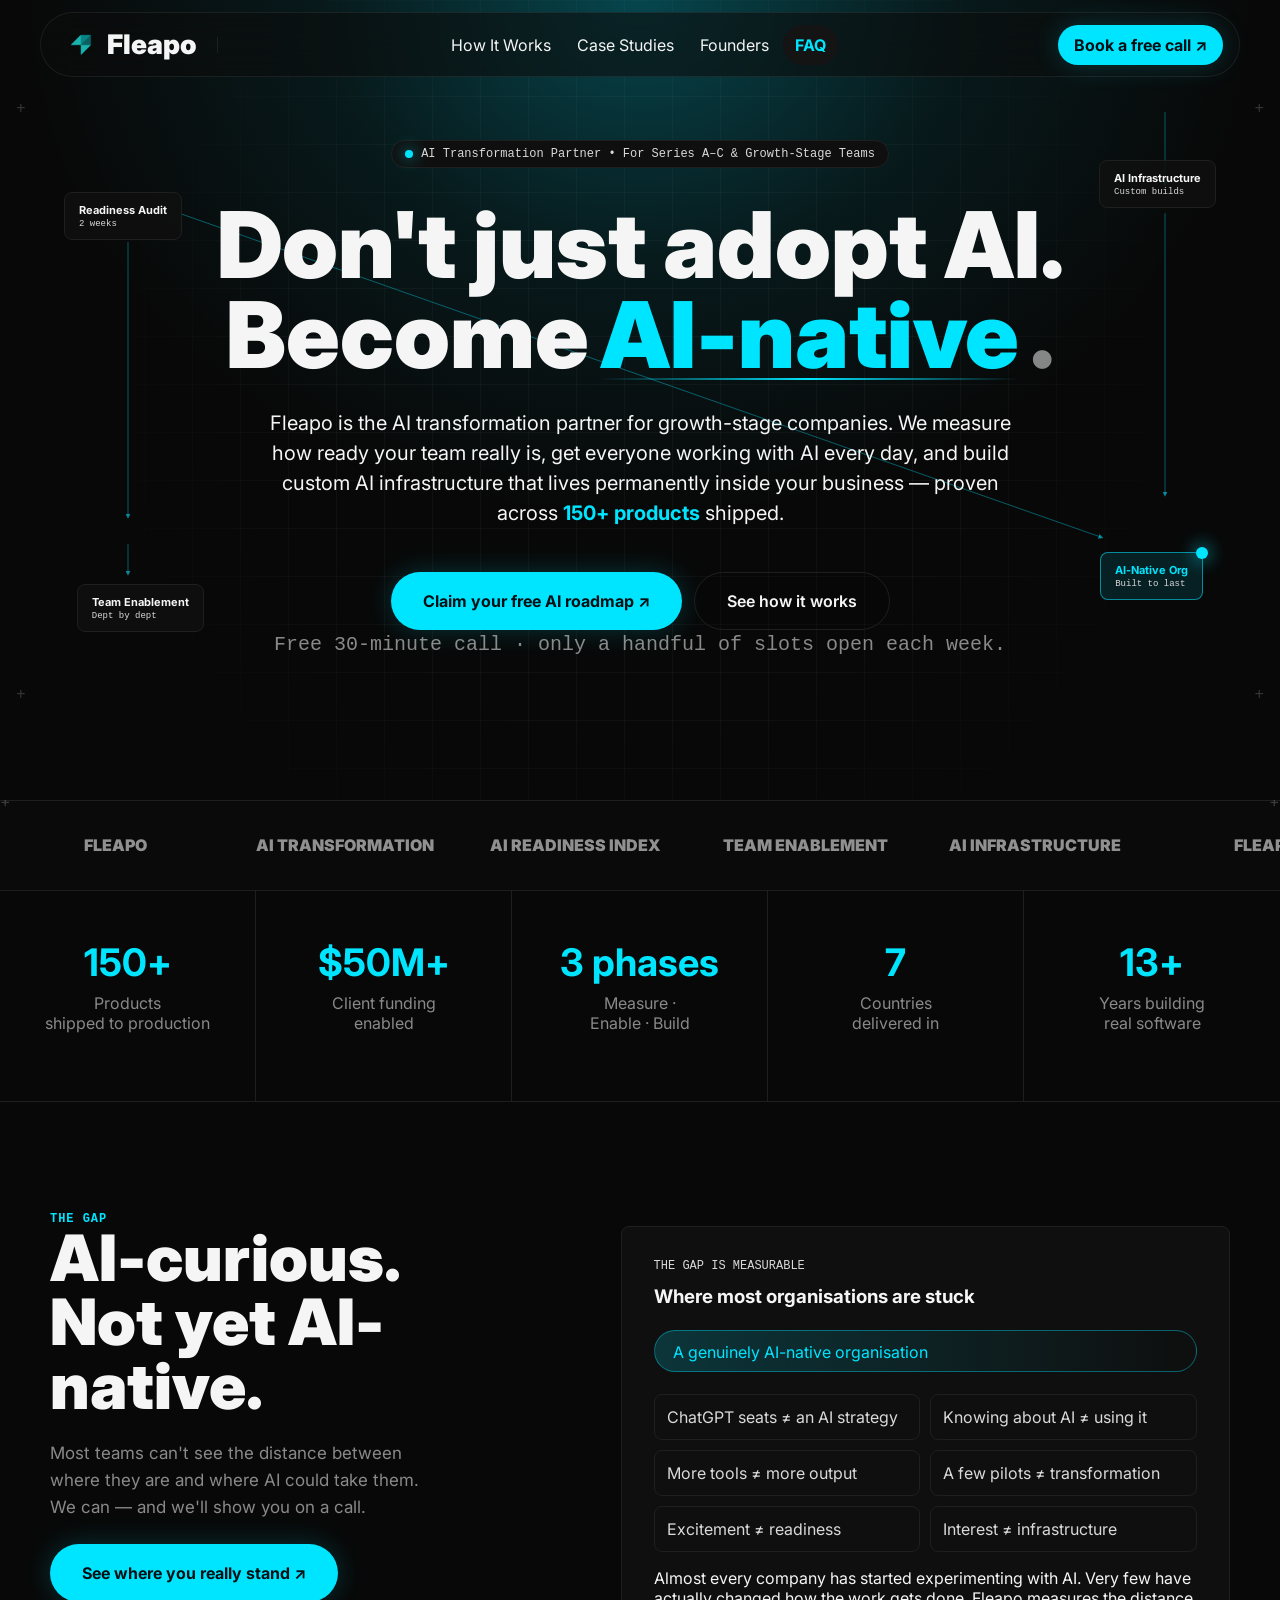
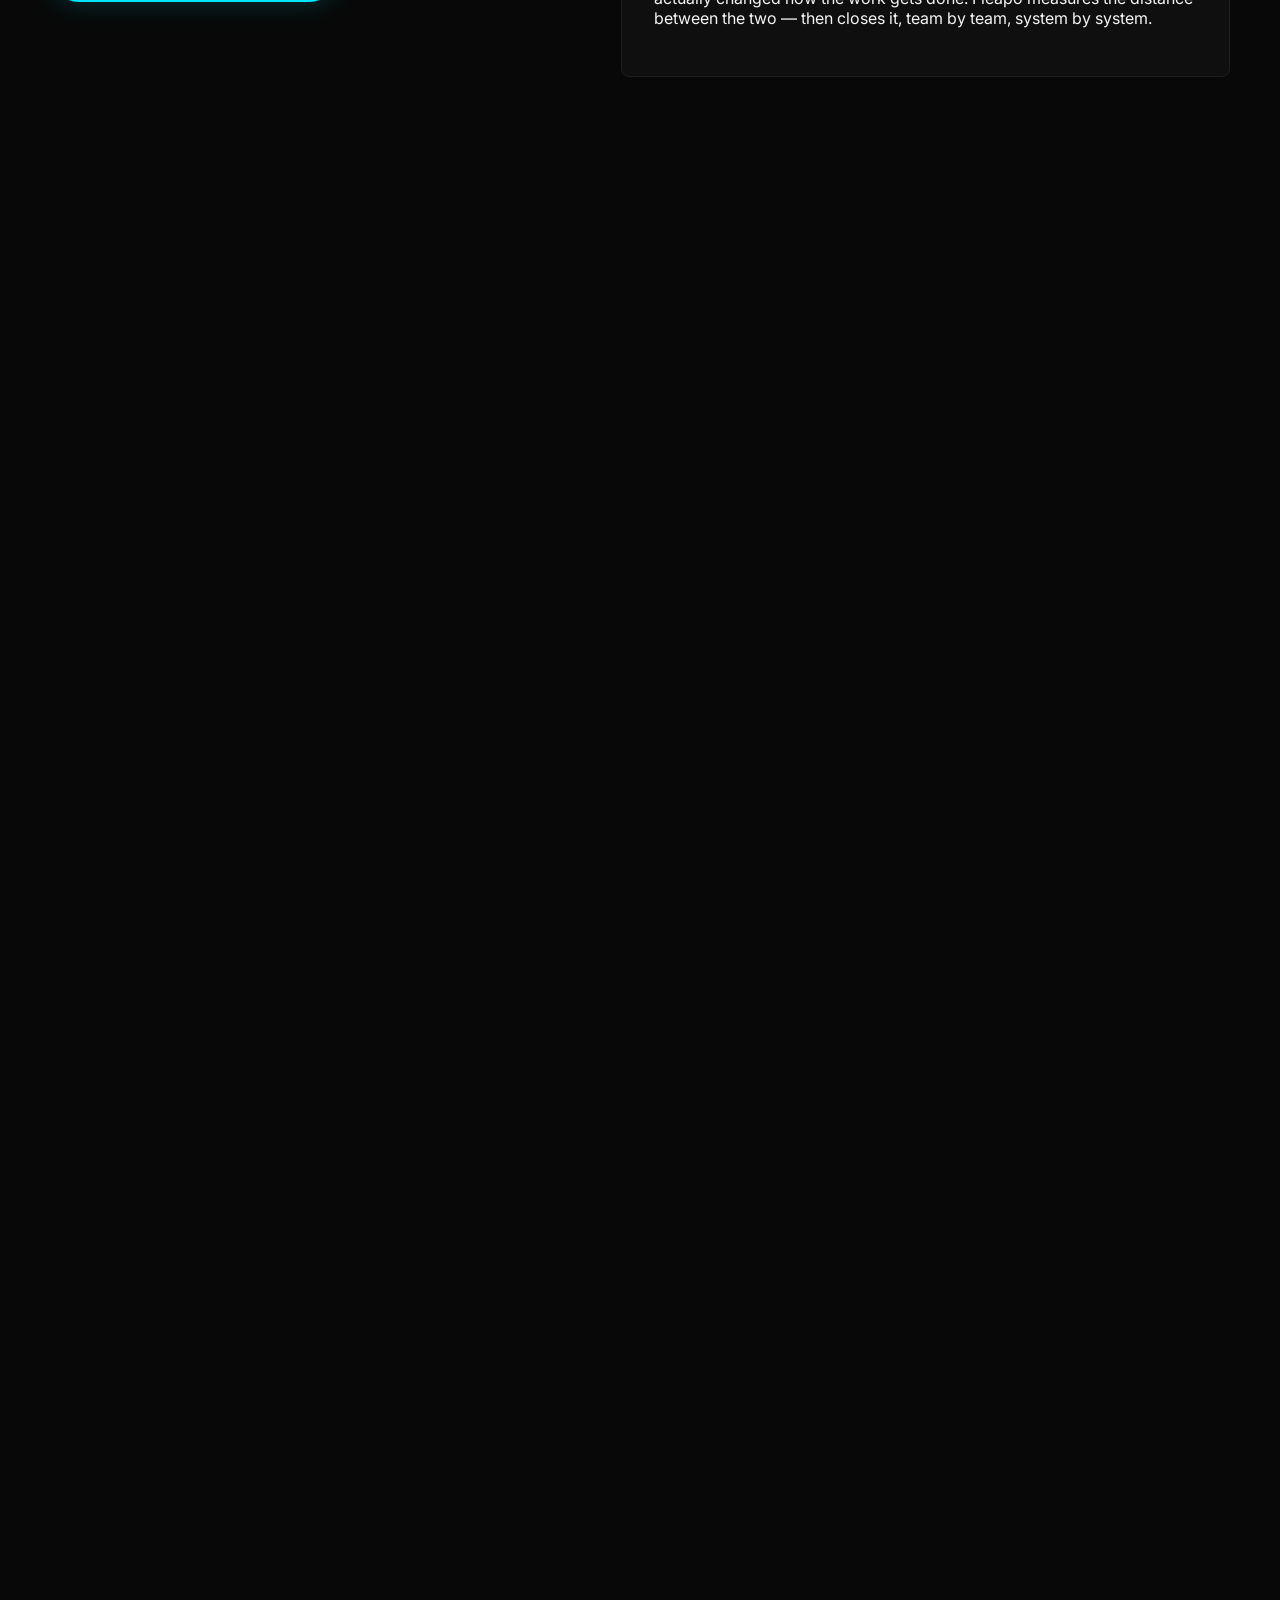
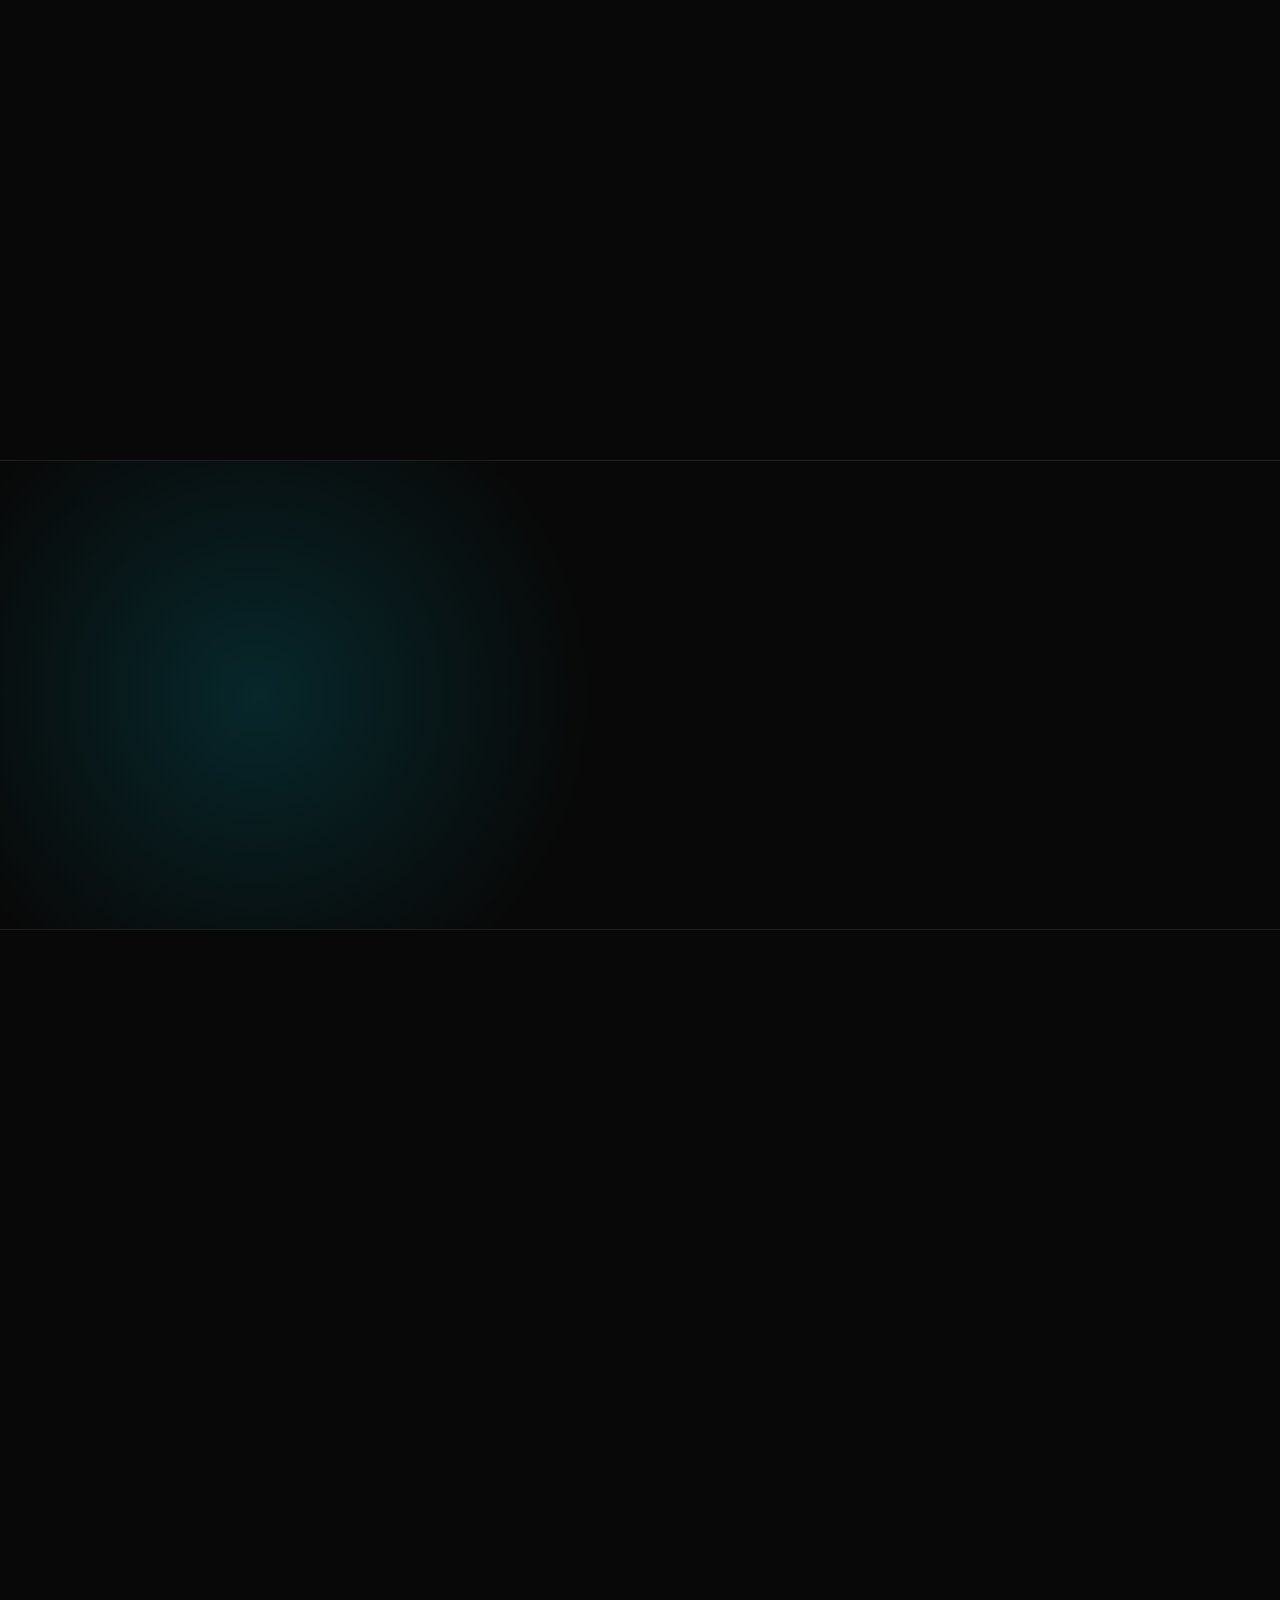
==== index.html @ 548c0d8f "Add Meta Pixel with Lead and Schedule conversion events - Base pixel (id 1394991242243132) + PageVie" ====
<!doctype html>
<html lang="en">
  <head>
    <meta charset="UTF-8" />
    <meta name="viewport" content="width=device-width, initial-scale=1.0" />
    <!-- Meta Pixel Code -->
    <script>
      !function(f,b,e,v,n,t,s)
      {if(f.fbq)return;n=f.fbq=function(){n.callMethod?
      n.callMethod.apply(n,arguments):n.queue.push(arguments)};
      if(!f._fbq)f._fbq=n;n.push=n;n.loaded=!0;n.version='2.0';
      n.queue=[];t=b.createElement(e);t.async=!0;
      t.src=v;s=b.getElementsByTagName(e)[0];
      s.parentNode.insertBefore(t,s)}(window, document,'script',
      'https://connect.facebook.net/en_US/fbevents.js');
      fbq('init', '1394991242243132');
      fbq('track', 'PageView');
    </script>
    <noscript><img height="1" width="1" style="display:none"
      src="https://www.facebook.com/tr?id=1394991242243132&ev=PageView&noscript=1"
    /></noscript>
    <!-- End Meta Pixel Code -->
    <title>Fleapo | AI Transformation for Growth-Stage Companies</title>
    <meta name="description" content="Fleapo helps growth-stage companies become AI-native — we measure your AI readiness, enable your teams, and build custom AI infrastructure that runs permanently inside your business." />
    <link rel="icon" type="image/x-icon" href="./favicon.ico" />
    <link rel="apple-touch-icon" href="./apple-touch-icon.png" />
    <meta name="theme-color" content="#080808" />
    <link rel="preconnect" href="https://assets.calendly.com" />
    <link rel="stylesheet" href="https://assets.calendly.com/assets/external/widget.css" />
    <link rel="preconnect" href="https://fonts.googleapis.com" />
    <link rel="preconnect" href="https://fonts.gstatic.com" crossorigin />
    <link href="https://fonts.googleapis.com/css2?family=Inter:wght@400;600;800;900&display=swap" rel="stylesheet" />
    <link rel="stylesheet" href="./styles.css?v=3" />
  </head>
  <body>
    <header class="nav-pill">
      <a class="brand" href="#top" aria-label="Fleapo home">
        <img class="brand-mark" src="./apple-touch-icon.png" alt="" width="32" height="32" />
        <span>Fleapo</span>
      </a>
      <span class="nav-divider"></span>
      <nav>
        <a href="#work">How It Works</a>
        <a href="#case-studies">Case Studies</a>
        <a href="#founders">Founders</a>
        <a href="#faq">FAQ</a>
      </nav>
      <button class="primary small open-modal">Book a free call ↗</button>
      <button class="menu" aria-label="Open menu"><span></span><span></span><span></span></button>
    </header>

    <main id="top">
      <section class="hero">
        <div class="grid-bg"></div>
        <div class="cyan-glow"></div>
        <svg class="hero-lines" viewBox="0 0 1280 720" aria-hidden="true">
          <defs>
            <marker id="arrow" viewBox="0 0 10 10" refX="5" refY="5" markerWidth="5" markerHeight="5" orient="auto-start-reverse">
              <path d="M 0 0 L 10 5 L 0 10 z" fill="rgba(0,229,255,.55)" />
            </marker>
          </defs>
          <line x1="128" y1="202" x2="128" y2="476" />
          <line x1="179" y1="173" x2="1101" y2="497" />
          <line x1="1165" y1="173" x2="1165" y2="454" />
          <line x1="1165" y1="72" x2="1165" y2="144" />
          <line x1="128" y1="504" x2="128" y2="533" />
        </svg>
        <div class="hero-chip chip-a"><b>Readiness Audit</b><span>2 weeks</span></div>
        <div class="hero-chip chip-b"><b>Team Enablement</b><span>Dept by dept</span></div>
        <div class="hero-chip chip-c"><b>AI Infrastructure</b><span>Custom builds</span></div>
        <div class="hero-chip chip-d active"><b>AI-Native Org</b><span>Built to last</span><i></i></div>
        <span class="corner plus tl">+</span><span class="corner plus tr">+</span><span class="corner plus bl">+</span><span class="corner plus br">+</span>
        <div class="hero-copy">
          <div class="badge"><i></i>AI Transformation Partner • For Series A–C &amp; Growth-Stage Teams</div>
          <h1>Don't just adopt AI.<br /><span>Become <em>AI-native</em><small>.</small></span></h1>
          <p class="hero-sub">Fleapo is the AI transformation partner for growth-stage companies. We measure how ready your team really is, get everyone working with AI every day, and build custom AI infrastructure that lives permanently inside your business — proven across <b>150+ products</b> shipped.</p>
          <div class="hero-actions">
            <button class="primary open-modal">Claim your free AI roadmap ↗</button>
            <a class="ghost" href="#work">See how it works</a>
          </div>
          <p class="hero-note">Free 30-minute call · only a handful of slots open each week.</p>
        </div>
      </section>

      <section class="marquee-section">
        <div class="line"><span>+</span><span>+</span></div>
        <div class="marquee">
          <div class="marquee-track">
            <span>FLEAPO</span><span>AI TRANSFORMATION</span><span>AI READINESS INDEX</span><span>TEAM ENABLEMENT</span><span>AI INFRASTRUCTURE</span>
            <span>FLEAPO</span><span>AI TRANSFORMATION</span><span>AI READINESS INDEX</span><span>TEAM ENABLEMENT</span><span>AI INFRASTRUCTURE</span>
          </div>
        </div>
      </section>

      <section class="stats">
        <div><strong data-count="150" data-suffix="+">0+</strong><p>Products<br />shipped to production</p></div>
        <div><strong data-count="50" data-prefix="$" data-suffix="M+">$0M+</strong><p>Client funding<br />enabled</p></div>
        <div><strong>3 phases</strong><p>Measure ·<br />Enable · Build</p></div>
        <div><strong data-count="7" data-suffix="">0</strong><p>Countries<br />delivered in</p></div>
        <div><strong data-count="13" data-suffix="+">0+</strong><p>Years building<br />real software</p></div>
      </section>

      <section class="gap band">
        <div class="section-label">THE GAP</div>
        <div class="split">
          <div class="gap-intro">
            <h2>AI-curious.<br />Not yet AI-native.</h2>
            <p>Most teams can't see the distance between where they are and where AI could take them. We can — and we'll show you on a call.</p>
            <button class="primary open-modal">See where you really stand ↗</button>
          </div>
          <div class="gap-card">
            <p class="mono">THE GAP IS MEASURABLE</p>
            <h3>Where most organisations are stuck</h3>
            <div class="native-bar"><span>A genuinely AI-native organisation</span></div>
            <ul>
              <li>ChatGPT seats ≠ an AI strategy</li>
              <li>Knowing about AI ≠ using it</li>
              <li>More tools ≠ more output</li>
              <li>A few pilots ≠ transformation</li>
              <li>Excitement ≠ readiness</li>
              <li>Interest ≠ infrastructure</li>
            </ul>
            <p>Almost every company has started experimenting with AI. Very few have actually changed how the work gets done. Fleapo measures the distance between the two — then closes it, team by team, system by system.</p>
          </div>
        </div>
      </section>

      <section id="work" class="work band">
        <div class="section-label">HOW IT WORKS</div>
        <h2>Three steps to an<br />AI-native company</h2>
        <p class="lead">We measure before we recommend.<br />We enable your people before we automate their work.</p>
        <div class="tabs" role="tablist">
          <button class="active" data-leap="0" role="tab" aria-selected="true">01<br />MEASURE</button>
          <button data-leap="1" role="tab" aria-selected="false">02<br />ENABLE</button>
          <button data-leap="2" role="tab" aria-selected="false">03<br />BUILD</button>
        </div>
        <div class="capabilities">
          <article>
            <span>01</span>
            <h3>Measure</h3>
            <h4>The AI Readiness Index.</h4>
            <p>A structured assessment of how AI is actually used across your leadership and teams today — function by function — so decisions start from evidence, not opinion.</p>
            <b>OUTPUT</b>
            <p>A readiness score, function-level benchmarks, and a prioritised transformation roadmap.</p>
          </article>
          <article>
            <span>02</span>
            <h3>Enable</h3>
            <h4>Get your teams working with AI.</h4>
            <p>Hands-on enablement designed around the way each department already works — so people apply AI to their real, daily tasks instead of attending another webinar they forget.</p>
            <b>OUTPUT</b>
            <p>AI-enabled teams, custom workflows, and measurable gains in output.</p>
          </article>
          <article>
            <span>03</span>
            <h3>Build</h3>
            <h4>Deploy AI infrastructure that lasts.</h4>
            <p>Custom AI systems built into how work actually happens — internal tools, agentic backends, workflow automation, and knowledge systems. The same engineering that has shipped 150+ products to production.</p>
            <b>OUTPUT</b>
            <p>Live AI systems, automated workflows, and agents — running permanently inside your org.</p>
          </article>
        </div>
      </section>

      <section class="diagnosis band">
        <div>
          <p class="section-label">NOT SURE WHERE TO START WITH AI?</p>
          <p>That's exactly what the call is for. Book a free AI Discovery Call and we'll look at how work happens across your team, point out the highest-ROI places to apply AI first, and show you what becoming AI-native would actually look like for you. No cost, no commitment.</p>
          <button class="primary open-modal">Uncover your highest-ROI AI moves ↗</button>
        </div>
      </section>

      <section class="proof band">
        <div class="proof-copy">
          <span class="proof-mark">◷</span>
          <p class="section-label">THE AI READINESS INDEX</p>
          <h2>We measure everything<br />before we recommend anything.</h2>
          <p>The AI Readiness Index is Fleapo's assessment of how work flows across your organisation — from manual processes to existing AI usage. It scores every function and shows exactly where AI will create the most value, so transformation starts with evidence instead of guesswork.</p>
          <button class="ghost open-modal">Get your free readiness review ↗</button>
        </div>
        <aside class="report">
          <div class="report-head"><span>FLEAPO AI READINESS INDEX</span><b>SAMPLE</b><span>Illustrative</span></div>
          <div class="report-grid">
            <div><strong>54</strong><span>READINESS SCORE<br />Out of 100</span></div>
            <div><strong>7</strong><span>FUNCTIONS<br />Assessed</span></div>
            <div><strong>23</strong><span>RESPONDENTS<br />Leaders &amp; teams</span></div>
            <div><strong>Stage 2</strong><span>MATURITY<br />Piloting</span></div>
          </div>
          <div class="stages"><span>01<br />Curious</span><span class="here">02<br />Piloting<em>YOU ARE HERE</em></span><span>03<br />Operating</span><span>04<br />AI-Native</span></div>
          <h4>CAPABILITY DIMENSIONS</h4>
          <div class="depts">
            <span>Everyday AI use <b>68</b></span>
            <span>Workflow automation <b>41</b></span>
            <span>Agentic systems <b>29</b></span>
            <span>Content &amp; media AI <b>55</b></span>
            <span>Data &amp; decisions <b>38</b></span>
            <span>AI governance <b>32</b></span>
          </div>
          <footer>Estimated annual value unlocked through AI<strong>Illustrative only</strong></footer>
        </aside>
      </section>

      <section id="case-studies" class="clients band">
        <p class="section-label">PROVEN IN PRODUCTION</p>
        <h2>We don't just advise on AI.<br />We've shipped it.</h2>
        <p>Our transformation work is backed by a decade of building real AI products. The same teams and engineering that delivered these now embed AI inside growth-stage companies.</p>
        <div class="case-grid">
          <article class="case-card">
            <p class="mono">SAAS · CONSUMER</p>
            <h3><img class="case-logo" src="./logos/tagmango.svg" alt="TagMango" width="134" height="28" loading="lazy" /></h3>
            <ul><li><b>$8M</b> ARR</li><li><b>$112M+</b> annual creator earnings</li></ul>
          </article>
          <article class="case-card">
            <p class="mono">CONSUMER · MARKETPLACE</p>
            <h3><img class="case-logo case-logo--fanfix" src="./logos/fanfix.svg" alt="FanFix" width="180" height="69" loading="lazy" /></h3>
            <ul><li><b>$12M</b> raised</li><li><b>$250M+</b> paid to creators</li><li>Acquired by SuperOrdinary</li></ul>
          </article>
          <article class="case-card">
            <p class="mono">AI · VERTICAL SAAS</p>
            <h3><img class="case-logo" src="./logos/teetime.svg" alt="TeeTime" width="142" height="32" loading="lazy" /></h3>
            <ul><li><b>3×</b> booking conversion</li><li><b>100K+</b> users</li><li><b>3</b> countries</li></ul>
          </article>
          <article class="case-card">
            <p class="mono">AI NATIVE · B2C</p>
            <h3><img class="case-logo" src="./logos/aifiesta.svg" alt="AI Fiesta" width="183" height="40" loading="lazy" /></h3>
            <ul><li><b>$10M</b> ARR in 6 months</li><li><b>100K+</b> sign-ups</li></ul>
          </article>
        </div>
        <div class="investors">
          <p class="trust-banner">Trusted by teams backed by <b>world-class investors</b> and publications.</p>
          <div class="logo-marquee">
            <div class="logo-track">
              <span class="inv-card"><img src="./logos/investors/forbes.webp" alt="Forbes" loading="lazy" /></span>
              <span class="inv-card"><img src="./logos/investors/somacapital.webp" alt="Soma Capital" loading="lazy" /></span>
              <span class="inv-card"><img src="./logos/investors/pioneerfund.webp" alt="Pioneer Fund" loading="lazy" /></span>
              <span class="inv-card"><img src="./logos/investors/housecapital.png" alt="House Capital" loading="lazy" /></span>
              <span class="inv-card"><img src="./logos/investors/taventures.webp" alt="TA Ventures" loading="lazy" /></span>
              <span class="inv-card"><img src="./logos/investors/teachable.webp" alt="Teachable" loading="lazy" /></span>
              <span class="inv-card"><img src="./logos/investors/tinder.webp" alt="Tinder" loading="lazy" /></span>
              <span class="inv-card"><img src="./logos/investors/forbes.webp" alt="" aria-hidden="true" loading="lazy" /></span>
              <span class="inv-card"><img src="./logos/investors/somacapital.webp" alt="" aria-hidden="true" loading="lazy" /></span>
              <span class="inv-card"><img src="./logos/investors/pioneerfund.webp" alt="" aria-hidden="true" loading="lazy" /></span>
              <span class="inv-card"><img src="./logos/investors/housecapital.png" alt="" aria-hidden="true" loading="lazy" /></span>
              <span class="inv-card"><img src="./logos/investors/taventures.webp" alt="" aria-hidden="true" loading="lazy" /></span>
              <span class="inv-card"><img src="./logos/investors/teachable.webp" alt="" aria-hidden="true" loading="lazy" /></span>
              <span class="inv-card"><img src="./logos/investors/tinder.webp" alt="" aria-hidden="true" loading="lazy" /></span>
            </div>
          </div>
          <div class="logo-marquee reverse">
            <div class="logo-track">
              <span class="inv-card"><img src="./logos/investors/twitch.webp" alt="Twitch" loading="lazy" /></span>
              <span class="inv-card"><img src="./logos/investors/antler.png" alt="Antler" loading="lazy" /></span>
              <span class="inv-card"><img src="./logos/investors/dayoneventures.webp" alt="Day One Ventures" loading="lazy" /></span>
              <span class="inv-card"><img src="./logos/investors/ycombinator.webp" alt="Y Combinator" loading="lazy" /></span>
              <span class="inv-card"><img src="./logos/investors/mercury.webp" alt="Mercury" loading="lazy" /></span>
              <span class="inv-card"><img src="./logos/investors/500global.webp" alt="500 Global" loading="lazy" /></span>
              <span class="inv-card"><img src="./logos/investors/stonks.webp" alt="Stonks" loading="lazy" /></span>
              <span class="inv-card"><img src="./logos/investors/twitch.webp" alt="" aria-hidden="true" loading="lazy" /></span>
              <span class="inv-card"><img src="./logos/investors/antler.png" alt="" aria-hidden="true" loading="lazy" /></span>
              <span class="inv-card"><img src="./logos/investors/dayoneventures.webp" alt="" aria-hidden="true" loading="lazy" /></span>
              <span class="inv-card"><img src="./logos/investors/ycombinator.webp" alt="" aria-hidden="true" loading="lazy" /></span>
              <span class="inv-card"><img src="./logos/investors/mercury.webp" alt="" aria-hidden="true" loading="lazy" /></span>
              <span class="inv-card"><img src="./logos/investors/500global.webp" alt="" aria-hidden="true" loading="lazy" /></span>
              <span class="inv-card"><img src="./logos/investors/stonks.webp" alt="" aria-hidden="true" loading="lazy" /></span>
            </div>
          </div>
        </div>
      </section>

      <section id="founders" class="founder band">
        <div class="founder-copy">
          <p class="section-label">THE FOUNDERS</p>
          <h2>Builders first.<br />Everything else second.</h2>
          <h3>Mohammad Hasan &amp; Belal Ahmad</h3>
          <p class="muted">Co-Founders, Fleapo</p>
          <p>Mohammad Hasan and Belal Ahmad have spent 13+ years building and shipping software — 150+ products across 7 countries, enabling $50M+ in client funding. Through Fleapo, they help growth-stage companies become AI-native: measuring readiness, enabling teams, and building the AI infrastructure that turns experimentation into lasting capability.</p>
          <div class="link-row">
            <a href="https://linkedin.com/company/fleapo-ai" target="_blank" rel="noopener">LinkedIn ↗</a>
            <a href="https://instagram.com/fleapo_ai" target="_blank" rel="noopener">Instagram ↗</a>
            <a href="https://x.com/fleapo_ai" target="_blank" rel="noopener">X ↗</a>
            <a href="https://youtube.com/@fleapo_ai" target="_blank" rel="noopener">YouTube ↗</a>
          </div>
        </div>
        <div class="portrait">
          <div class="avatar">
            <img src="./images/hasan.webp" alt="Mohammad Hasan, Co-Founder of Fleapo" width="800" height="800" loading="lazy" />
            <span class="avatar-tag">Mohammad Hasan · Co-Founder</span>
          </div>
          <div class="quote">“AI transformation fails when it's treated as a technology problem. It's a people problem and a systems problem — and that's exactly what we solve.”</div>
        </div>
        <div class="community">
          <p class="section-label">TRACK RECORD</p>
          <strong>150+</strong>
          <span>Products shipped to production</span>
          <p>Teams we've built for are backed by</p>
          <div>Y Combinator<br />Pioneer Fund<br />Mercury<br />500 Global</div>
          <small>13+ years building · 7 countries<br />$50M+ client funding enabled</small>
        </div>
      </section>

      <section id="faq" class="faq band">
        <div>
          <p class="section-label">FAQ</p>
          <h2>Questions every leader asks before they start.</h2>
          <p>Still have questions?</p>
          <button class="primary open-modal">Talk to the builders directly ↗</button>
          <p class="muted">Prefer email?<br />info@fleapo.com</p>
        </div>
        <div class="faq-list">
          <details><summary><span>01</span>What is the AI Readiness Index?</summary><p>It's a structured assessment that benchmarks how AI is actually used across your leadership and teams. It produces a readiness score, function-level benchmarks, and a prioritised roadmap showing where AI will create the most value first.</p></details>
          <details><summary><span>02</span>Do we have to start with the AI Readiness Index?</summary><p>No — but starting with measurement gives leadership a clear, evidence-based roadmap before any enablement or build work begins. Most organisations find it removes the guesswork and the internal debate.</p></details>
          <details><summary><span>03</span>Is this an AI training course?</summary><p>No. We don't run generic, pre-recorded courses. Our enablement happens inside your real workflows, with your real teams, and is followed by building the actual systems that make the change stick.</p></details>
          <details><summary><span>04</span>What kinds of AI systems do you build?</summary><p>Internal tools, AI agents, workflow automation, knowledge systems, and operational pipelines — embedded into how your organisation already works. It's the same production engineering behind the 150+ products we've shipped.</p></details>
          <details><summary><span>05</span>How long does an AI transformation take?</summary><p>It depends on scope, but engagements move in clear stages — diagnosis, then team enablement, then building infrastructure — across defined milestones rather than one open-ended program. You see value at each stage, not only at the end.</p></details>
          <details><summary><span>06</span>How are you different from a consulting firm?</summary><p>Consultants hand you a deck and leave. We measure, enable your teams, and then build and deploy the AI systems ourselves — and we've shipped real products at scale. You get working infrastructure, not just recommendations.</p></details>
        </div>
      </section>

      <section class="final-cta">
        <span class="plus tl">+</span><span class="plus tr">+</span><span class="plus bl">+</span><span class="plus br">+</span>
        <h2>The best day to start was yesterday.<br />The next best moment is now.</h2>
        <p>The companies that move on AI now will set the pace everyone else follows.</p>
        <button class="primary open-modal">Book a free AI Discovery Call ↗</button>
      </section>
    </main>

    <footer class="site-footer">
      <div>
        <h3>Don't just adopt AI. Become AI-native.</h3>
        <p>Fleapo is the AI transformation partner for growth-stage companies. We measure readiness, enable teams, and build AI infrastructure that runs permanently inside your business.</p>
        <p class="muted">We're always looking for exceptional builders — send us a note at info@fleapo.com</p>
      </div>
      <nav><a href="#work">How It Works</a><a href="#case-studies">Case Studies</a><a href="#founders">Founders</a><a href="#faq">FAQ</a></nav>
      <div>
        <a href="https://linkedin.com/company/fleapo-ai" target="_blank" rel="noopener">LinkedIn ↗</a>
        <a href="https://instagram.com/fleapo_ai" target="_blank" rel="noopener">Instagram ↗</a>
        <a href="https://x.com/fleapo_ai" target="_blank" rel="noopener">X ↗</a>
        <a href="https://youtube.com/@fleapo_ai" target="_blank" rel="noopener">YouTube ↗</a>
        <span>info@fleapo.com</span>
        <p>Salt Lake Sector 5,<br />Kolkata, India</p>
      </div>
    </footer>

    <dialog id="contactModal">
      <form class="modal-card" id="contactForm" novalidate>
        <button type="button" class="close" aria-label="Close">×</button>
        <p class="section-label">BOOK YOUR FREE CALL</p>
        <h2>Let's build your AI-native company.</h2>
        <p class="form-intro">Fleapo helps growth-stage companies move from experimenting with AI to actually running on it — benchmarking where you stand, closing the capability gaps, and building AI into your real workflows. Tell us a little about where you are and we'll take it from there.</p>
        <label>Full Name *<input type="text" name="fullname" autocomplete="name" required /></label>
        <label>Work Email *<input type="email" name="EMAIL" autocomplete="email" required /></label>
        <label>Phone Number *<input type="tel" name="PHONE" autocomplete="tel" placeholder="+91 00000 00000" required /></label>
        <label>Company Website *<input type="text" name="WEBSITE" autocomplete="url" placeholder="yourcompany.com" required /></label>
        <label>What best describes your role? *<select name="MMERGE7" required><option value="" disabled selected>Select…</option><option>Founder / CEO</option><option>CXO / Leadership</option><option>Head of Department</option><option>Individual Contributor</option></select></label>
        <fieldset class="checkgroup">
          <legend>What are you looking to achieve with AI? *<span class="hint">Select all that apply</span></legend>
          <label class="check"><input type="checkbox" name="goal" value="Assess AI readiness across teams and roles" /><span>Assess AI readiness across teams and roles</span></label>
          <label class="check"><input type="checkbox" name="goal" value="Train our workforce to use AI effectively day-to-day" /><span>Train our workforce to use AI effectively day-to-day</span></label>
          <label class="check"><input type="checkbox" name="goal" value="Redesign workflows using AI" /><span>Redesign workflows using AI</span></label>
          <label class="check"><input type="checkbox" name="goal" value="Deploy AI systems or agents internally" /><span>Deploy AI systems or agents internally</span></label>
          <label class="check"><input type="checkbox" name="goal" value="Explore customer-facing AI use cases" /><span>Explore customer-facing AI use cases</span></label>
        </fieldset>
        <label>Company Size *<select name="CSIZE" required><option value="" disabled selected>Select…</option><option>1-99</option><option>100-499</option><option>500-999</option><option>1000+</option></select></label>
        <label>How soon are you looking to move? *<select name="MMERGE10" required><option value="" disabled selected>Select…</option><option>Immediately (0–30 days)</option><option>1–3 months</option><option>Exploring / not sure yet</option></select></label>
        <div aria-hidden="true" style="position:absolute;left:-5000px"><input type="text" name="b_e15f0379c2077a0cf596534b4_10e1e0cd05" tabindex="-1" autocomplete="off" /></div>
        <p class="form-msg" id="formMsg" role="status" aria-live="polite"></p>
        <button class="primary" type="submit" id="formSubmit">Submit →</button>
      </form>
      <div class="modal-card booking-card" id="bookingView" hidden>
        <button type="button" class="close" aria-label="Close">×</button>
        <p class="section-label">YOU'RE IN ✓</p>
        <h2>Now lock in your discovery call.</h2>
        <p class="muted">Pick a slot that works for you — we'll see you there.</p>
        <div id="calendlyInline" class="calendly-inline"></div>
      </div>
    </dialog>

    <script src="https://assets.calendly.com/assets/external/widget.js" async></script>
    <script src="./script.js?v=4" defer></script>
  </body>
</html>
---- styles.css ----
:root {
  --bg: #080808;
  --panel: #0f0f0f;
  --panel-2: #141414;
  --border: #1f1f1f;
  --text: #f5f5f5;
  --muted: #d9d9d9;
  --dim: rgba(217, 217, 217, 0.62);
  --cyan: #00e5ff;
  --cyan-2: #00a9c8;
}

* { box-sizing: border-box; }
html { scroll-behavior: smooth; scroll-padding-top: 96px; }
body {
  margin: 0;
  background: var(--bg);
  color: var(--text);
  font-family: Inter, system-ui, sans-serif;
  overflow-x: hidden;
  text-rendering: optimizeSpeed;
}
a, button { color: inherit; font: inherit; }
a { text-decoration: none; }
button { cursor: pointer; border: 0; }

/* Skip heavy off-screen rendering until sections scroll near the viewport */
.band, .clients, .founder, .faq, .final-cta, .site-footer {
  content-visibility: auto;
  contain-intrinsic-size: auto 720px;
}

.nav-pill {
  position: fixed;
  z-index: 100;
  top: 12px;
  left: 40px;
  right: 40px;
  height: 65px;
  display: flex;
  align-items: center;
  gap: 12px;
  padding: 12px 16px;
  border: 1px solid rgba(255,255,255,.07);
  border-radius: 999px;
  background: rgba(13,13,13,.58);
  backdrop-filter: blur(18px);
}
.brand {
  display: flex;
  align-items: center;
  gap: 10px;
  flex-shrink: 0;
  padding: 4px 8px;
  font-size: 27px;
  font-weight: 900;
}
.brand-mark {
  display: block;
  width: 32px;
  height: 32px;
  border-radius: 8px;
}
.nav-divider { width: 1px; height: 16px; background: var(--border); }
.nav-pill nav {
  flex: 1;
  display: flex;
  justify-content: center;
  gap: 2px;
}
.nav-pill nav a {
  padding: 10px 12px;
  border-radius: 999px;
  white-space: nowrap;
  transition: background .2s ease;
}
.nav-pill nav a:hover { background: var(--panel-2); font-weight: 700; }
.primary {
  display: inline-flex;
  align-items: center;
  justify-content: center;
  min-height: 58px;
  padding: 16px 32px;
  border-radius: 999px;
  background: var(--cyan);
  color: #001014;
  font-weight: 700;
  box-shadow: 0 0 28px rgba(0,229,255,.2);
}
.primary.small { min-height: 40px; padding: 8px 16px; }
.ghost {
  display: inline-flex;
  align-items: center;
  justify-content: center;
  min-height: 58px;
  padding: 16px 32px;
  border: 1px solid var(--border);
  border-radius: 999px;
  background: rgba(0,0,0,.18);
  font-weight: 600;
}
.menu { display: none; margin-left: auto; background: transparent; padding: 10px; }
.menu span { display: block; width: 16px; height: 1px; margin: 4px 0; background: var(--text); }

.hero {
  position: relative;
  min-height: 740px;
  display: flex;
  align-items: center;
  justify-content: center;
  padding: 140px 16px 96px;
  overflow: hidden;
}
.grid-bg {
  position: absolute;
  inset: 0;
  background-image:
    linear-gradient(rgba(255,255,255,.035) 1px, transparent 1px),
    linear-gradient(90deg, rgba(255,255,255,.035) 1px, transparent 1px);
  background-size: 48px 48px;
  mask-image: radial-gradient(circle at center, black 0 44%, transparent 76%);
}
.cyan-glow {
  position: absolute;
  inset: 0 0 auto;
  height: 60vh;
  background: radial-gradient(ellipse at top, rgba(0,229,255,.28), rgba(0,229,255,.08) 35%, transparent 68%);
}
.hero-lines {
  position: absolute;
  inset: 0;
  width: 100%;
  height: 100%;
  pointer-events: none;
}
.hero-lines line {
  stroke: rgba(0,229,255,.38);
  stroke-width: 1;
  marker-end: url(#arrow);
}
.hero-chip {
  position: absolute;
  z-index: 5;
  display: flex;
  flex-direction: column;
  gap: 2px;
  padding: 10px 14px;
  border: 1px solid var(--border);
  border-radius: 8px;
  background: rgba(15,15,15,.88);
  font-size: 11px;
}
.hero-chip span { color: var(--muted); font-family: ui-monospace, SFMono-Regular, Menlo, monospace; font-size: 9px; }
.hero-chip.active { border-color: rgba(0,229,255,.55); background: rgba(0,229,255,.11); color: var(--cyan); }
.hero-chip i { position: absolute; top: -6px; right: -6px; width: 12px; height: 12px; border-radius: 50%; background: var(--cyan); box-shadow: 0 0 18px var(--cyan); }
.chip-a { left: 5%; top: 24%; }
.chip-b { left: 6%; bottom: 21%; }
.chip-c { right: 5%; top: 20%; }
.chip-d { right: 6%; bottom: 25%; }
.plus { font-family: ui-monospace, SFMono-Regular, Menlo, monospace; color: rgba(255,255,255,.18); }
.corner { position: absolute; z-index: 2; font-size: 16px; }
.tl { top: 100px; left: 16px; }
.tr { top: 100px; right: 16px; }
.bl { bottom: 96px; left: 16px; }
.br { bottom: 96px; right: 16px; }
.hero-copy {
  position: relative;
  z-index: 20;
  width: min(896px, 100%);
  text-align: center;
}
.badge {
  display: inline-flex;
  align-items: center;
  gap: 8px;
  min-height: 26px;
  margin-bottom: 32px;
  padding: 6px 13px;
  border: 1px solid var(--border);
  border-radius: 999px;
  background: var(--panel);
  color: var(--muted);
  font-family: ui-monospace, SFMono-Regular, Menlo, monospace;
  font-size: 12px;
}
.badge i {
  width: 8px;
  height: 8px;
  border-radius: 50%;
  background: var(--cyan);
  box-shadow: 0 0 16px var(--cyan);
}
h1, h2, h3, h4, p { margin-top: 0; }
.hero h1 {
  margin-bottom: 28px;
  font-size: clamp(48px, 7.5vw, 92px);
  line-height: .98;
  font-weight: 900;
}
.hero h1 span { display: flex; justify-content: center; gap: .12em; }
.hero h1 em {
  position: relative;
  color: var(--cyan);
  font-style: normal;
}
.hero h1 em::after {
  content: "";
  position: absolute;
  left: 0;
  right: 0;
  bottom: 0;
  height: 2px;
  border-radius: 999px;
  background: linear-gradient(90deg, transparent, var(--cyan), transparent);
}
.hero h1 small { color: rgba(217,217,217,.6); font-size: 1em; }
.hero-copy p {
  max-width: 760px;
  margin: 0 auto 44px;
  font-size: 20px;
  line-height: 1.5;
}
.hero-sub b { color: var(--cyan); }
.hero-actions {
  display: flex;
  justify-content: center;
  gap: 12px;
}
.hero-note {
  margin: 18px auto 0;
  color: var(--dim);
  font-family: ui-monospace, SFMono-Regular, Menlo, monospace;
  font-size: 13px;
}

.marquee-section { position: relative; height: 90px; overflow: hidden; }
.line {
  position: relative;
  height: 1px;
  border-top: 1px solid var(--border);
}
.line span { position: absolute; top: -10px; color: rgba(255,255,255,.2); }
.line span:last-child { right: 0; }
.marquee { padding: 16px 0; background: rgba(15,15,15,.3); overflow: hidden; }
.marquee-track {
  display: flex;
  width: max-content;
  animation: marquee 28s linear infinite;
  will-change: transform;
}
.marquee-track span {
  display: grid;
  place-items: center;
  width: 230px;
  height: 56px;
  color: rgba(255,255,255,.55);
  font-weight: 900;
}
@keyframes marquee { to { transform: translateX(-50%); } }

.stats {
  display: grid;
  grid-template-columns: repeat(5, 1fr);
  border-top: 1px solid var(--border);
  border-bottom: 1px solid var(--border);
}
.stats div { padding: 52px 20px; text-align: center; border-right: 1px solid var(--border); }
.stats div:last-child { border-right: 0; }
.stats strong { display: block; margin-bottom: 12px; color: var(--cyan); font-size: 38px; line-height: 1; }
.stats p, .lead, .muted { color: var(--dim); }

.band { padding: 110px max(24px, calc((100vw - 1180px) / 2)); }
.section-label {
  color: var(--cyan);
  font-family: ui-monospace, SFMono-Regular, Menlo, monospace;
  font-size: 12px;
  font-weight: 700;
  letter-spacing: .08em;
}
.band h2 {
  margin-bottom: 24px;
  font-size: clamp(40px, 5vw, 72px);
  line-height: 1;
  font-weight: 900;
}
.split {
  display: grid;
  grid-template-columns: .9fr 1.1fr;
  gap: 72px;
  align-items: start;
}
.gap-card, .capabilities article, .report, .portrait, .community, .case-card {
  border: 1px solid var(--border);
  border-radius: 8px;
  background: var(--panel);
}
.gap-intro { display: grid; gap: 22px; align-content: start; }
.gap-intro h2 { margin-bottom: 0; }
.gap-intro p { max-width: 380px; margin: 0; color: var(--dim); font-size: 17px; line-height: 1.6; }
.gap-intro .primary { justify-self: start; }
.gap-card { padding: 32px; }
.mono { color: var(--muted); font-family: ui-monospace, SFMono-Regular, Menlo, monospace; font-size: 12px; }
.native-bar {
  height: 42px;
  margin: 22px 0;
  border: 1px solid rgba(0,229,255,.38);
  border-radius: 999px;
  background: linear-gradient(90deg, rgba(0,229,255,.18), transparent);
  color: var(--cyan);
}
.native-bar span { display: block; padding: 11px 18px; }
.gap-card ul { display: grid; grid-template-columns: repeat(2, 1fr); gap: 10px; padding: 0; list-style: none; }
.gap-card li { padding: 12px; border: 1px solid var(--border); border-radius: 8px; color: var(--muted); }

.work { text-align: center; }
.lead { margin-bottom: 40px; font-size: 20px; line-height: 1.5; }
.tabs {
  display: inline-grid;
  grid-template-columns: repeat(3, 1fr);
  gap: 1px;
  margin-bottom: 28px;
  border: 1px solid var(--border);
  border-radius: 999px;
  overflow: hidden;
  background: var(--border);
}
.tabs button { padding: 12px 42px; background: var(--panel); color: var(--muted); font-weight: 800; }
.tabs button.active { background: var(--cyan); color: #001014; }
.capabilities {
  display: grid;
  grid-template-columns: repeat(3, 1fr);
  gap: 20px;
  text-align: left;
}
.capabilities article { padding: 32px; min-height: 380px; }
.capabilities article > span { color: var(--cyan); font-weight: 900; }
.capabilities h3 { margin: 18px 0 8px; font-size: 28px; }
.capabilities h4 { font-size: 21px; }
.capabilities p { color: var(--dim); line-height: 1.6; }
.capabilities b { display: block; margin-top: 22px; color: var(--cyan); font-size: 12px; }

.diagnosis {
  border-block: 1px solid var(--border);
  background: radial-gradient(circle at 20% 50%, rgba(0,229,255,.14), transparent 32%);
}
.diagnosis div { max-width: 760px; }
.diagnosis p:not(.section-label) { color: var(--muted); font-size: 22px; line-height: 1.5; margin-bottom: 32px; }

.proof {
  display: grid;
  grid-template-columns: .8fr 1.2fr;
  gap: 56px;
  align-items: center;
}
.proof-mark {
  display: inline-grid;
  place-items: center;
  width: 76px;
  height: 76px;
  margin-bottom: 24px;
  border: 1px solid rgba(0,229,255,.35);
  border-radius: 12px;
  color: var(--cyan);
  font-size: 28px;
  font-weight: 900;
}
.proof-copy p:not(.section-label) { color: var(--dim); line-height: 1.65; margin-bottom: 32px; }
.report {
  padding: 24px;
  background: #f2f5f6;
  color: #0c1113;
  box-shadow: 0 24px 80px rgba(0,229,255,.12);
}
.report-head {
  display: flex;
  justify-content: space-between;
  gap: 12px;
  border-bottom: 1px solid #d8dfe2;
  padding-bottom: 14px;
  font-size: 11px;
  font-weight: 800;
}
.report-head b { color: var(--cyan-2); }
.report-logo { display: block; height: 22px; width: auto; }
.report-grid {
  display: grid;
  grid-template-columns: repeat(4, 1fr);
  gap: 8px;
  margin: 16px 0;
}
.report-grid div {
  padding: 14px;
  border: 1px solid #d8dfe2;
  background: white;
}
.report-grid strong { display: block; color: var(--cyan-2); font-size: 28px; }
.report-grid span, .stages, .report h4 { font-size: 10px; font-weight: 800; }
.stages {
  display: grid;
  grid-template-columns: repeat(4, 1fr);
  gap: 8px;
  margin: 14px 0 18px;
}
.stages.three { grid-template-columns: repeat(3, 1fr); }
.stages span { padding: 10px; border: 1px solid #d8dfe2; background: white; }
.stages em { display: block; margin-top: 6px; color: var(--cyan-2); font-style: normal; }
.depts { display: grid; grid-template-columns: repeat(2, 1fr); gap: 8px; }
.depts span { padding: 11px; border: 1px solid #d8dfe2; background: white; font-size: 12px; }
.report footer { display: flex; justify-content: space-between; gap: 12px; margin-top: 16px; padding-top: 14px; border-top: 1px solid #d8dfe2; font-size: 12px; }
.report footer strong { color: var(--cyan-2); text-align: right; }

.clients { text-align: center; border-top: 1px solid var(--border); }
.clients > p:not(.section-label) { max-width: 700px; margin-inline: auto; color: var(--dim); line-height: 1.6; }
.case-grid {
  display: grid;
  grid-template-columns: repeat(4, 1fr);
  gap: 20px;
  margin-top: 48px;
  text-align: left;
}
.case-card { padding: 28px; }
.case-card h3 { margin: 12px 0 16px; font-size: 26px; }
.case-logo {
  display: block;
  height: 30px;
  width: auto;
  max-width: 100%;
}
.case-logo--fanfix { height: 48px; margin: -9px 0; }
.case-card ul { margin: 0; padding: 0; list-style: none; display: grid; gap: 10px; }
.case-card li { padding: 10px 12px; border: 1px solid var(--border); border-radius: 8px; color: var(--dim); font-size: 14px; }
.case-card li b { color: var(--cyan); }
.investors { margin-top: 56px; display: grid; gap: 18px; }
.trust-banner { margin: 0 0 8px; color: var(--dim); font-size: 16px; }
.trust-banner b { color: var(--text); }
.logo-marquee {
  overflow: hidden;
  mask-image: linear-gradient(90deg, transparent, black 10%, black 90%, transparent);
  -webkit-mask-image: linear-gradient(90deg, transparent, black 10%, black 90%, transparent);
}
.logo-track {
  display: flex;
  gap: 16px;
  width: max-content;
  animation: marquee 36s linear infinite;
  will-change: transform;
}
.logo-marquee.reverse .logo-track { animation-direction: reverse; animation-duration: 42s; }
.logo-marquee:hover .logo-track { animation-play-state: paused; }
.inv-card {
  display: grid;
  place-items: center;
  min-width: 176px;
  height: 72px;
  margin-right: 0;
  padding: 16px 28px;
  border-radius: 12px;
  background: #f2f5f6;
}
.inv-card img {
  display: block;
  max-height: 32px;
  max-width: 124px;
  width: auto;
  height: auto;
  object-fit: contain;
}

.founder {
  display: grid;
  grid-template-columns: 1fr .9fr .55fr;
  gap: 24px;
  border-top: 1px solid var(--border);
}
.founder-copy p { color: var(--dim); line-height: 1.65; }
.founder-copy h3 { margin-bottom: 6px; font-size: 28px; }
.link-row { display: flex; flex-wrap: wrap; gap: 18px; color: var(--cyan); font-weight: 700; }
.link-row a { color: var(--cyan); }
.portrait { padding: 24px; min-height: 520px; display: flex; flex-direction: column; justify-content: space-between; background: linear-gradient(180deg, rgba(0,229,255,.13), var(--panel) 48%); }
.avatar {
  position: relative;
  height: 320px;
  border-radius: 8px;
  overflow: hidden;
  background: #111;
}
.avatar img {
  width: 100%;
  height: 100%;
  object-fit: cover;
  display: block;
}
.avatar-tag {
  position: absolute;
  left: 10px;
  bottom: 10px;
  padding: 7px 14px;
  border: 1px solid rgba(0,229,255,.35);
  border-radius: 999px;
  background: rgba(8,8,8,.78);
  color: var(--text);
  font-size: 12px;
  font-weight: 700;
}
.quote { color: var(--text); font-size: 20px; line-height: 1.4; }
.community { padding: 24px; }
.community strong { display: block; color: var(--cyan); font-size: 56px; }
.community span, .community p, .community div, .community small { color: var(--dim); line-height: 1.6; }

.faq {
  display: grid;
  grid-template-columns: .7fr 1.3fr;
  gap: 56px;
  border-top: 1px solid var(--border);
}
.faq > div:first-child .primary { margin-bottom: 24px; }
.faq-list details { border-top: 1px solid var(--border); }
.faq-list details:last-child { border-bottom: 1px solid var(--border); }
.faq-list summary {
  display: flex;
  align-items: center;
  gap: 24px;
  padding: 26px 0;
  cursor: pointer;
  font-size: 22px;
  font-weight: 800;
}
.faq-list summary span { color: var(--cyan); font-family: ui-monospace, SFMono-Regular, Menlo, monospace; font-size: 16px; }
.faq-list p { color: var(--dim); padding: 0 0 26px 56px; line-height: 1.6; }

.final-cta {
  position: relative;
  padding: 120px 24px;
  border-block: 1px solid var(--border);
  text-align: center;
  overflow: hidden;
}
.final-cta::before {
  content: "";
  position: absolute;
  inset: 0;
  background: radial-gradient(circle at center, rgba(0,229,255,.2), transparent 55%);
  pointer-events: none;
}
.final-cta h2, .final-cta p, .final-cta button { position: relative; }
.final-cta h2 { font-size: clamp(36px, 5vw, 70px); line-height: 1.03; }
.final-cta p { color: var(--dim); font-size: 20px; margin-bottom: 32px; }

.site-footer {
  display: grid;
  grid-template-columns: 1.1fr .7fr .9fr;
  gap: 48px;
  padding: 64px max(24px, calc((100vw - 1180px) / 2));
  color: var(--dim);
}
.site-footer h3 { color: var(--text); font-size: 26px; }
.site-footer nav, .site-footer div:last-child { display: grid; gap: 12px; align-content: start; }
.site-footer a { color: var(--text); }

dialog {
  width: min(520px, calc(100vw - 32px));
  padding: 0;
  border: 1px solid var(--border);
  border-radius: 12px;
  background: transparent;
  color: var(--text);
}
dialog::backdrop { background: rgba(0,0,0,.72); backdrop-filter: blur(8px); }
.modal-card {
  position: relative;
  display: grid;
  gap: 14px;
  padding: 28px;
  background: var(--panel);
  max-height: calc(100vh - 64px);
  overflow-y: auto;
}
.modal-card[hidden] { display: none; }
.modal-card h2 { margin-bottom: 8px; font-size: 32px; line-height: 1; }
.modal-card .ghost { min-height: 48px; padding: 10px 24px; }
.close {
  position: absolute;
  top: 12px;
  right: 12px;
  width: 34px;
  height: 34px;
  border-radius: 50%;
  background: var(--panel-2);
}
label { display: grid; gap: 8px; color: var(--muted); font-weight: 700; }
.form-intro { margin: -4px 0 6px; color: var(--dim); font-size: 14px; line-height: 1.55; }
.checkgroup { margin: 0; padding: 0; border: 0; display: grid; gap: 10px; }
.checkgroup legend { padding: 0; margin-bottom: 4px; color: var(--muted); font-weight: 700; }
.checkgroup .hint { display: block; margin-top: 2px; color: var(--dim); font-weight: 400; font-size: 12px; }
.check {
  display: flex;
  align-items: flex-start;
  gap: 10px;
  padding: 11px 13px;
  border: 1px solid var(--border);
  border-radius: 8px;
  background: #090909;
  color: var(--muted);
  font-weight: 400;
  cursor: pointer;
  transition: border-color .2s ease, background .2s ease;
}
.check:hover { border-color: rgba(0,229,255,.4); }
.check:has(input:checked) { border-color: var(--cyan); background: rgba(0,229,255,.08); color: var(--text); }
.check input { accent-color: var(--cyan); width: 17px; height: 17px; margin: 1px 0 0; flex-shrink: 0; }
.form-msg { display: none; margin: 0; font-size: 14px; line-height: 1.45; }
.form-msg.error { display: block; color: #ff8a8a; }
.form-msg.success { display: block; color: var(--cyan); font-weight: 700; }

/* Booking view — widen the dialog and embed Calendly */
dialog:has(.booking-card:not([hidden])) { width: min(720px, calc(100vw - 32px)); }
.booking-card .section-label { color: var(--cyan); }
.calendly-inline {
  min-width: 320px;
  height: min(680px, calc(100vh - 220px));
  border-radius: 8px;
  overflow: hidden;
}
@media (max-width: 760px) {
  .calendly-inline { height: min(620px, calc(100vh - 200px)); }
}
input[type="text"], input[type="email"], input[type="tel"], select, textarea {
  width: 100%;
  border: 1px solid var(--border);
  border-radius: 8px;
  background: #090909;
  color: var(--text);
  padding: 12px;
  resize: vertical;
  font: inherit;
}

/* ── Motion & polish ─────────────────────────────────────── */

.primary, .ghost {
  transition: transform .25s ease, box-shadow .25s ease, border-color .25s ease, background .25s ease;
}
.primary:hover {
  transform: translateY(-2px);
  box-shadow: 0 6px 40px rgba(0,229,255,.45);
}
.primary:active { transform: translateY(0); }
.ghost:hover {
  transform: translateY(-2px);
  border-color: rgba(0,229,255,.5);
  box-shadow: 0 6px 28px rgba(0,229,255,.14);
}

.gap-card, .capabilities article, .case-card, .portrait, .community, .report {
  transition: transform .35s cubic-bezier(.22,.61,.36,1), border-color .35s ease, box-shadow .35s ease, opacity .35s ease;
}
.gap-card:hover, .case-card:hover, .portrait:hover, .community:hover {
  transform: translateY(-6px);
  border-color: rgba(0,229,255,.45);
  box-shadow: 0 18px 56px rgba(0,229,255,.1);
}
.report:hover {
  transform: translateY(-6px) rotate(-.3deg);
  box-shadow: 0 32px 96px rgba(0,229,255,.22);
}

.stats div { transition: background .3s ease; }
.stats div:hover { background: rgba(0,229,255,.05); }
.stats strong { transition: text-shadow .3s ease; }
.stats div:hover strong { text-shadow: 0 0 32px rgba(0,229,255,.65); }

/* Leap tabs ↔ capability cards */
.tabs button {
  cursor: pointer;
  transition: background .3s ease, color .3s ease;
}
.tabs button:hover:not(.active) { background: var(--panel-2); color: var(--text); }
.capabilities article { cursor: pointer; }
.capabilities article:hover {
  transform: translateY(-6px);
  border-color: rgba(0,229,255,.35);
  box-shadow: 0 18px 56px rgba(0,229,255,.1);
}
.capabilities article.active {
  border-color: rgba(0,229,255,.65);
  background: linear-gradient(180deg, rgba(0,229,255,.07), var(--panel) 55%);
  box-shadow: 0 18px 64px rgba(0,229,255,.14);
}
.capabilities.has-focus article:not(.active):not(:hover) { opacity: .55; }

/* Scroll-reveal */
.reveal {
  opacity: 0;
  transform: translateY(28px);
  transition: opacity .8s cubic-bezier(.22,.61,.36,1), transform .8s cubic-bezier(.22,.61,.36,1);
  transition-delay: calc(var(--reveal-i, 0) * 90ms);
}
.reveal.in { opacity: 1; transform: none; }

/* Nav scrollspy + link motion */
.nav-pill nav a.active { background: var(--panel-2); color: var(--cyan); font-weight: 700; }
.link-row a { transition: transform .25s ease, opacity .25s ease; display: inline-block; }
.link-row a:hover { transform: translateX(3px); }
.site-footer a { transition: color .25s ease; }
.site-footer a:hover { color: var(--cyan); }

.faq-list summary { transition: color .25s ease; }
.faq-list summary:hover { color: var(--cyan); }
.faq-list details[open] > p { animation: faq-open .45s cubic-bezier(.22,.61,.36,1); }
@keyframes faq-open {
  from { opacity: 0; transform: translateY(-8px); }
  to { opacity: 1; transform: none; }
}

.marquee:hover .marquee-track { animation-play-state: paused; }

.hero-chip { transition: transform .35s ease, border-color .35s ease; }
.hero-chip:hover { transform: translateY(-4px); border-color: rgba(0,229,255,.5); }
.hero-chip { animation: chip-float 6s ease-in-out infinite; }
.chip-b { animation-delay: -1.5s; }
.chip-c { animation-delay: -3s; }
.chip-d { animation-delay: -4.5s; }
@keyframes chip-float {
  0%, 100% { translate: 0 0; }
  50% { translate: 0 -8px; }
}

/* ── Confirmation page ────────────────────────────────────── */
.confirm-hero {
  position: relative;
  min-height: 600px;
  display: flex;
  align-items: center;
  justify-content: center;
  padding: 96px 16px 80px;
  overflow: hidden;
}
.confirm-copy {
  position: relative;
  z-index: 20;
  width: min(820px, 100%);
  text-align: center;
}
.confirm-copy .section-label { display: block; margin-bottom: 18px; }
.confirm-hero h1 {
  margin-bottom: 24px;
  font-size: clamp(40px, 6vw, 80px);
  line-height: .98;
  font-weight: 900;
}
.confirm-hero h1 span { display: flex; justify-content: center; gap: .12em; }
.confirm-hero h1 em { position: relative; color: var(--cyan); font-style: normal; }
.confirm-hero h1 em::after {
  content: "";
  position: absolute;
  left: 0; right: 0; bottom: 0;
  height: 2px;
  border-radius: 999px;
  background: linear-gradient(90deg, transparent, var(--cyan), transparent);
}
.confirm-hero h1 small { color: rgba(217,217,217,.6); }
.confirm-copy > p:last-child { max-width: 620px; margin: 0 auto; font-size: 20px; line-height: 1.5; color: var(--dim); }
.prep { text-align: center; border-top: 1px solid var(--border); }
.prep .lead { margin-inline: auto; max-width: 680px; }
.prep-grid {
  display: grid;
  grid-template-columns: repeat(3, 1fr);
  gap: 20px;
  margin-top: 48px;
  text-align: left;
}
.prep-card {
  padding: 32px;
  border: 1px solid var(--border);
  border-radius: 8px;
  background: var(--panel);
  transition: transform .35s cubic-bezier(.22,.61,.36,1), border-color .35s ease, box-shadow .35s ease;
}
.prep-card:hover {
  transform: translateY(-6px);
  border-color: rgba(0,229,255,.45);
  box-shadow: 0 18px 56px rgba(0,229,255,.1);
}
.prep-card span { color: var(--cyan); font-weight: 900; font-size: 18px; }
.prep-card h3 { margin: 16px 0 10px; font-size: 24px; }
.prep-card p { margin: 0; color: var(--dim); line-height: 1.6; }
.final-cta a.primary { display: inline-flex; }
.copyright { margin: 0; padding: 28px 24px 40px; text-align: center; color: var(--dim); font-size: 13px; }

@media (max-width: 900px) {
  .prep-grid { grid-template-columns: 1fr; }
  .confirm-hero { min-height: 520px; padding-top: 72px; }
}

@media (prefers-reduced-motion: reduce) {
  html { scroll-behavior: auto; }
  .marquee-track, .hero-chip, .logo-track { animation: none; }
  .reveal { opacity: 1; transform: none; transition: none; }
  * { transition: none !important; }
}

@media (max-width: 900px) {
  .nav-pill { left: 8px; right: 8px; }
  .nav-pill nav, .nav-divider, .nav-pill .primary { display: none; }
  .nav-pill nav.open {
    position: absolute;
    display: grid;
    top: 74px;
    left: 0;
    right: 0;
    padding: 12px;
    border: 1px solid var(--border);
    border-radius: 18px;
    background: rgba(13,13,13,.96);
  }
  .menu { display: block; }
  .hero { min-height: 720px; padding-top: 112px; }
  .hero-lines, .hero-chip { display: none; }
  .badge { max-width: 100%; font-size: 10px; }
  .hero h1 span { display: block; }
  .hero-copy p { font-size: 16px; }
  .hero-actions { flex-direction: column; }
  .stats, .capabilities, .proof, .case-grid, .founder, .faq, .site-footer, .split { grid-template-columns: 1fr; }
  .split { gap: 28px; }
  .stats div { border-right: 0; border-bottom: 1px solid var(--border); }
  .stats div:last-child { border-bottom: 0; }
  .tabs { width: 100%; border-radius: 8px; }
  .tabs button { padding: 12px 8px; }
  .gap-card ul, .report-grid, .depts { grid-template-columns: 1fr; }
  .stages.three { grid-template-columns: 1fr; }
  .band { padding-block: 72px; }
  .founder, .faq { gap: 32px; }
  .faq-list summary { font-size: 18px; }
  .report footer { flex-direction: column; }
}
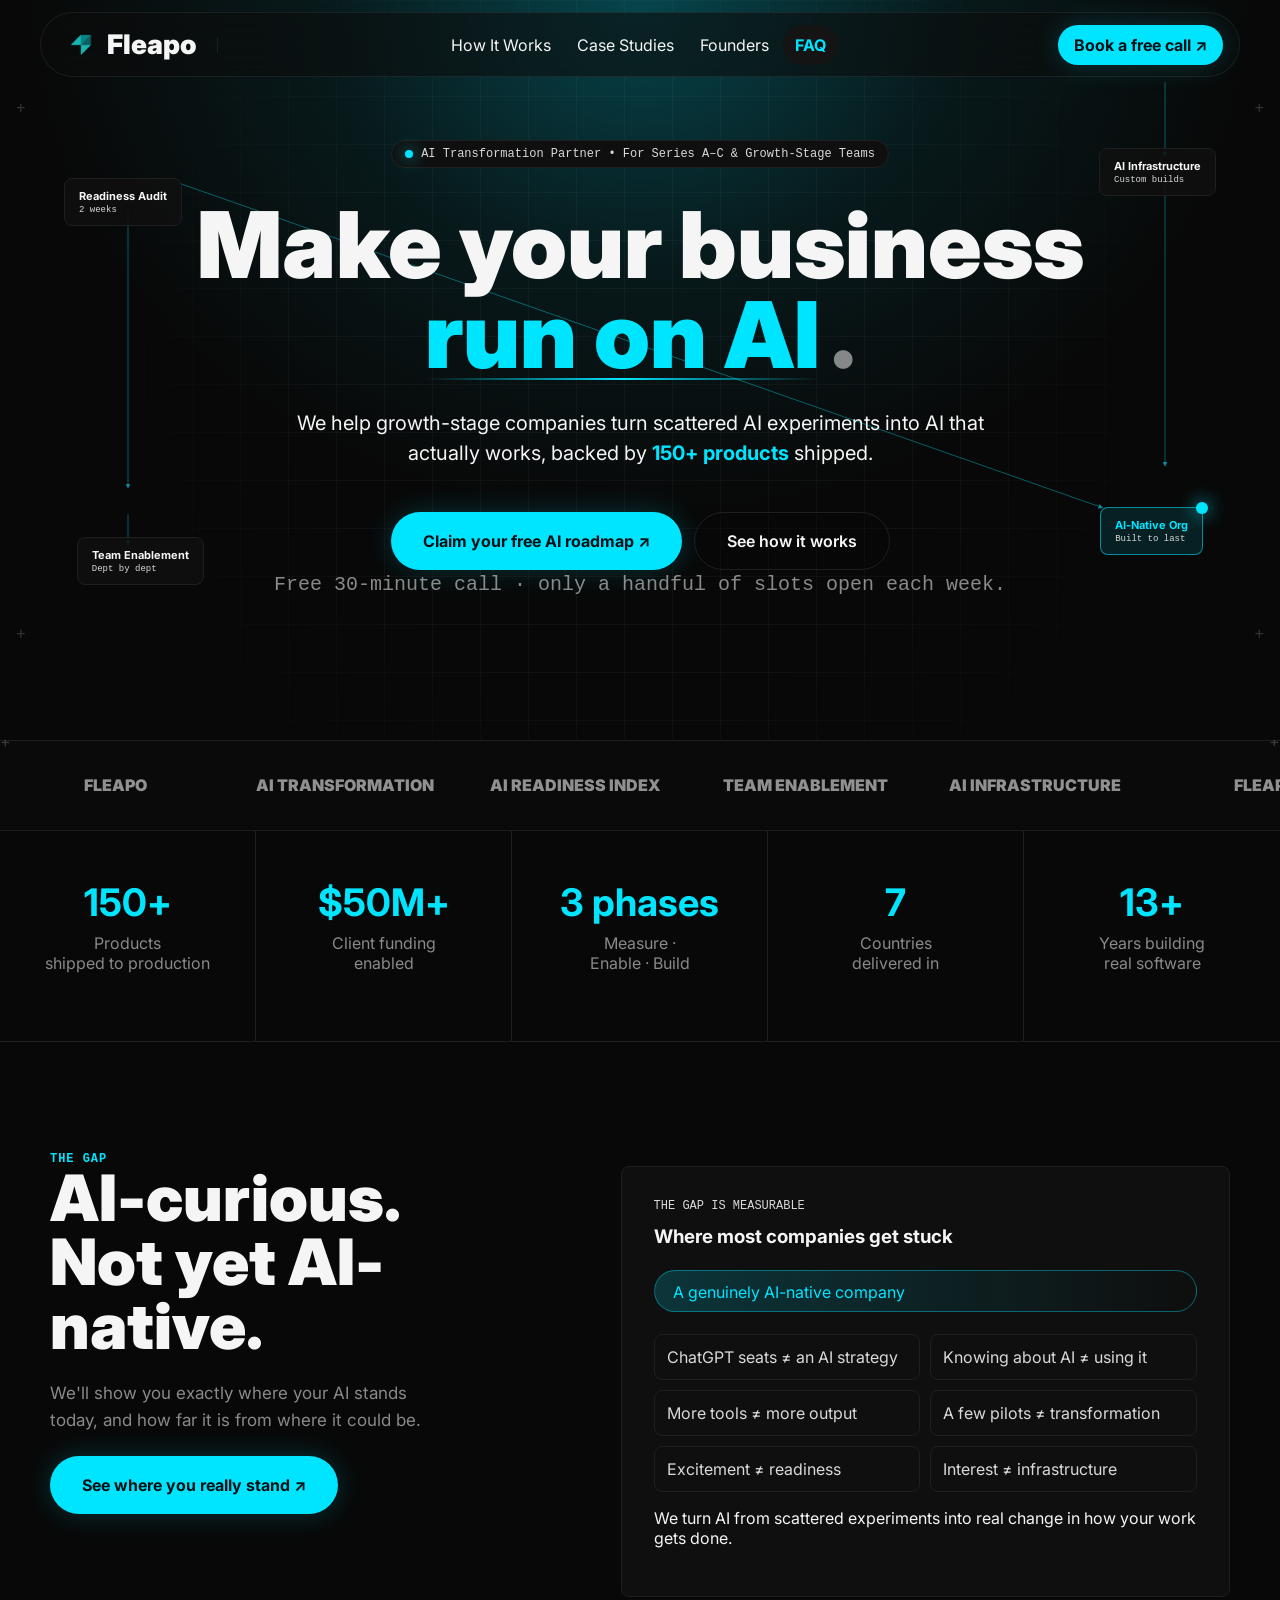
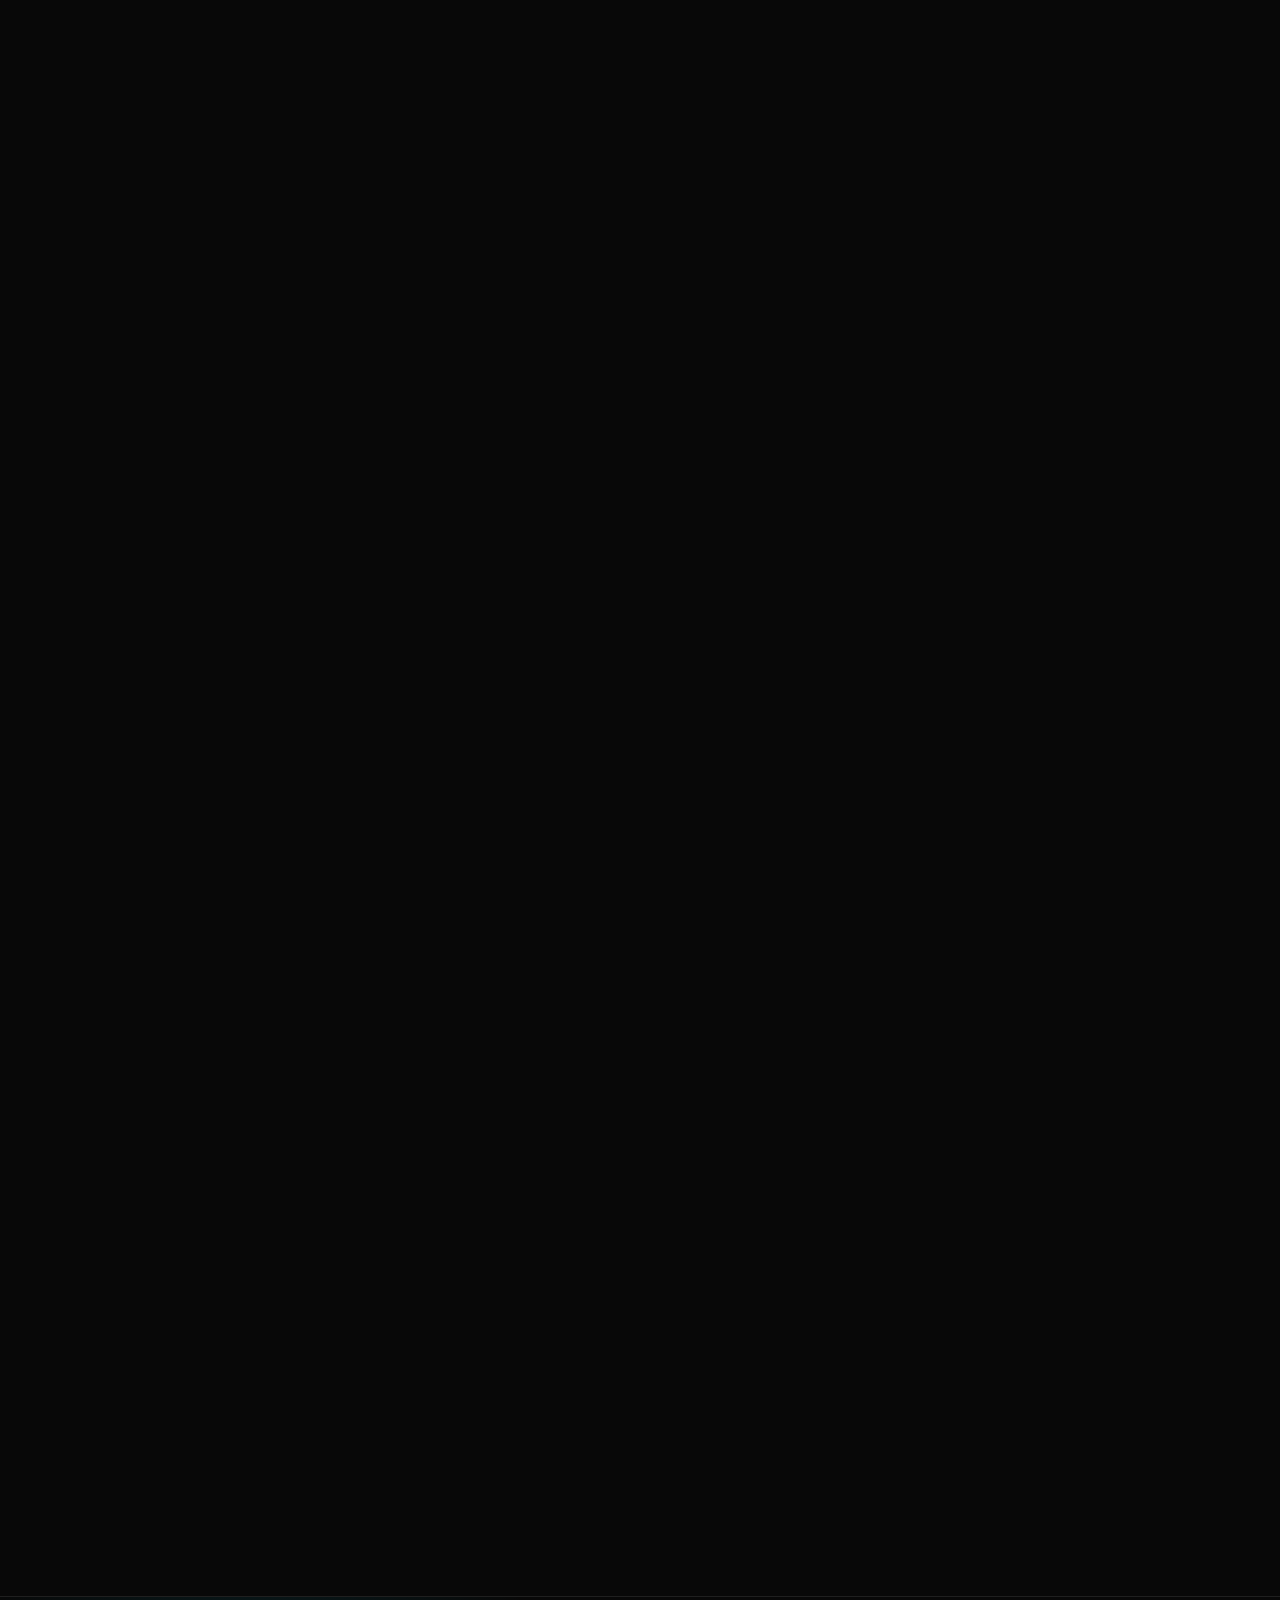
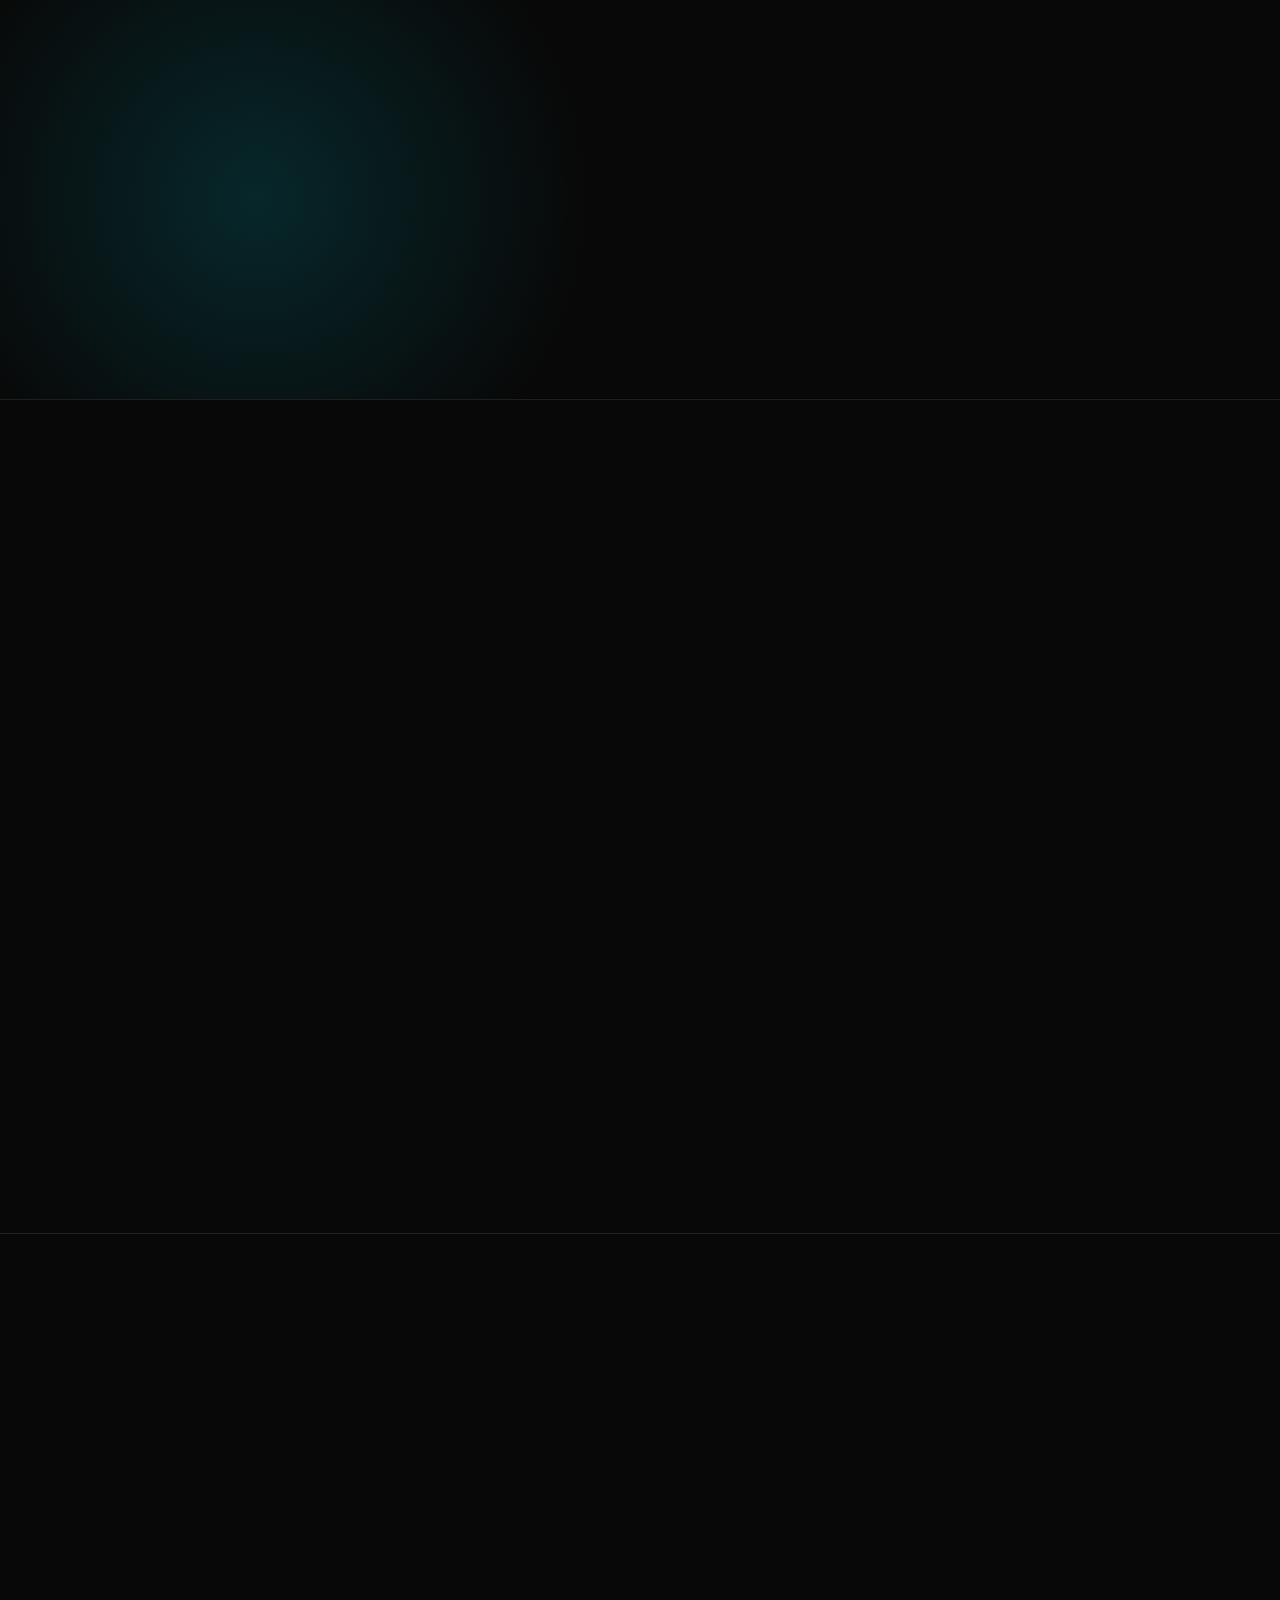
==== commit d3de392f: "Tighten landing page copy: new headline, 1-sentence sections, no em dashes - New outcome headline: '" ====
--- a/index.html
+++ b/index.html
@@ -21,7 +21,7 @@
     /></noscript>
     <!-- End Meta Pixel Code -->
     <title>Fleapo | AI Transformation for Growth-Stage Companies</title>
-    <meta name="description" content="Fleapo helps growth-stage companies become AI-native — we measure your AI readiness, enable your teams, and build custom AI infrastructure that runs permanently inside your business." />
+    <meta name="description" content="Fleapo helps growth-stage companies make AI actually work: we measure your AI readiness, enable your teams, and build AI that runs inside your business." />
     <link rel="icon" type="image/x-icon" href="./favicon.ico" />
     <link rel="apple-touch-icon" href="./apple-touch-icon.png" />
     <meta name="theme-color" content="#080808" />
@@ -72,8 +72,8 @@
         <span class="corner plus tl">+</span><span class="corner plus tr">+</span><span class="corner plus bl">+</span><span class="corner plus br">+</span>
         <div class="hero-copy">
           <div class="badge"><i></i>AI Transformation Partner • For Series A–C &amp; Growth-Stage Teams</div>
-          <h1>Don't just adopt AI.<br /><span>Become <em>AI-native</em><small>.</small></span></h1>
-          <p class="hero-sub">Fleapo is the AI transformation partner for growth-stage companies. We measure how ready your team really is, get everyone working with AI every day, and build custom AI infrastructure that lives permanently inside your business — proven across <b>150+ products</b> shipped.</p>
+          <h1>Make your business<br /><span><em>run on AI</em><small>.</small></span></h1>
+          <p class="hero-sub">We help growth-stage companies turn scattered AI experiments into AI that actually works, backed by <b>150+ products</b> shipped.</p>
           <div class="hero-actions">
             <button class="primary open-modal">Claim your free AI roadmap ↗</button>
             <a class="ghost" href="#work">See how it works</a>
@@ -105,13 +105,13 @@
         <div class="split">
           <div class="gap-intro">
             <h2>AI-curious.<br />Not yet AI-native.</h2>
-            <p>Most teams can't see the distance between where they are and where AI could take them. We can — and we'll show you on a call.</p>
+            <p>We'll show you exactly where your AI stands today, and how far it is from where it could be.</p>
             <button class="primary open-modal">See where you really stand ↗</button>
           </div>
           <div class="gap-card">
             <p class="mono">THE GAP IS MEASURABLE</p>
-            <h3>Where most organisations are stuck</h3>
-            <div class="native-bar"><span>A genuinely AI-native organisation</span></div>
+            <h3>Where most companies get stuck</h3>
+            <div class="native-bar"><span>A genuinely AI-native company</span></div>
             <ul>
               <li>ChatGPT seats ≠ an AI strategy</li>
               <li>Knowing about AI ≠ using it</li>
@@ -120,7 +120,7 @@
               <li>Excitement ≠ readiness</li>
               <li>Interest ≠ infrastructure</li>
             </ul>
-            <p>Almost every company has started experimenting with AI. Very few have actually changed how the work gets done. Fleapo measures the distance between the two — then closes it, team by team, system by system.</p>
+            <p>We turn AI from scattered experiments into real change in how your work gets done.</p>
           </div>
         </div>
       </section>
@@ -128,7 +128,7 @@
       <section id="work" class="work band">
         <div class="section-label">HOW IT WORKS</div>
         <h2>Three steps to an<br />AI-native company</h2>
-        <p class="lead">We measure before we recommend.<br />We enable your people before we automate their work.</p>
+        <p class="lead">We measure before we recommend, and enable your people before we automate their work.</p>
         <div class="tabs" role="tablist">
           <button class="active" data-leap="0" role="tab" aria-selected="true">01<br />MEASURE</button>
           <button data-leap="1" role="tab" aria-selected="false">02<br />ENABLE</button>
@@ -139,7 +139,7 @@
             <span>01</span>
             <h3>Measure</h3>
             <h4>The AI Readiness Index.</h4>
-            <p>A structured assessment of how AI is actually used across your leadership and teams today — function by function — so decisions start from evidence, not opinion.</p>
+            <p>A structured assessment of how AI is used across your teams today, so decisions start from evidence, not opinion.</p>
             <b>OUTPUT</b>
             <p>A readiness score, function-level benchmarks, and a prioritised transformation roadmap.</p>
           </article>
@@ -147,7 +147,7 @@
             <span>02</span>
             <h3>Enable</h3>
             <h4>Get your teams working with AI.</h4>
-            <p>Hands-on enablement designed around the way each department already works — so people apply AI to their real, daily tasks instead of attending another webinar they forget.</p>
+            <p>Hands-on enablement built around how each team already works, so people use AI on their real, daily tasks.</p>
             <b>OUTPUT</b>
             <p>AI-enabled teams, custom workflows, and measurable gains in output.</p>
           </article>
@@ -155,9 +155,9 @@
             <span>03</span>
             <h3>Build</h3>
             <h4>Deploy AI infrastructure that lasts.</h4>
-            <p>Custom AI systems built into how work actually happens — internal tools, agentic backends, workflow automation, and knowledge systems. The same engineering that has shipped 150+ products to production.</p>
+            <p>Custom AI systems built into how work actually happens, from internal tools to agents and automation.</p>
             <b>OUTPUT</b>
-            <p>Live AI systems, automated workflows, and agents — running permanently inside your org.</p>
+            <p>Live AI systems, automated workflows, and agents running inside your company.</p>
           </article>
         </div>
       </section>
@@ -165,7 +165,7 @@
       <section class="diagnosis band">
         <div>
           <p class="section-label">NOT SURE WHERE TO START WITH AI?</p>
-          <p>That's exactly what the call is for. Book a free AI Discovery Call and we'll look at how work happens across your team, point out the highest-ROI places to apply AI first, and show you what becoming AI-native would actually look like for you. No cost, no commitment.</p>
+          <p>Book a free AI Discovery Call and we'll show you the highest-ROI places to start with AI, at no cost.</p>
           <button class="primary open-modal">Uncover your highest-ROI AI moves ↗</button>
         </div>
       </section>
@@ -175,7 +175,7 @@
           <span class="proof-mark">◷</span>
           <p class="section-label">THE AI READINESS INDEX</p>
           <h2>We measure everything<br />before we recommend anything.</h2>
-          <p>The AI Readiness Index is Fleapo's assessment of how work flows across your organisation — from manual processes to existing AI usage. It scores every function and shows exactly where AI will create the most value, so transformation starts with evidence instead of guesswork.</p>
+          <p>Our AI Readiness Index scores every function and shows exactly where AI will create the most value first.</p>
           <button class="ghost open-modal">Get your free readiness review ↗</button>
         </div>
         <aside class="report">
@@ -203,7 +203,7 @@
       <section id="case-studies" class="clients band">
         <p class="section-label">PROVEN IN PRODUCTION</p>
         <h2>We don't just advise on AI.<br />We've shipped it.</h2>
-        <p>Our transformation work is backed by a decade of building real AI products. The same teams and engineering that delivered these now embed AI inside growth-stage companies.</p>
+        <p>A decade of building real AI products, now put to work inside growth-stage companies.</p>
         <div class="case-grid">
           <article class="case-card">
             <p class="mono">SAAS · CONSUMER</p>
@@ -273,7 +273,7 @@
           <h2>Builders first.<br />Everything else second.</h2>
           <h3>Mohammad Hasan &amp; Belal Ahmad</h3>
           <p class="muted">Co-Founders, Fleapo</p>
-          <p>Mohammad Hasan and Belal Ahmad have spent 13+ years building and shipping software — 150+ products across 7 countries, enabling $50M+ in client funding. Through Fleapo, they help growth-stage companies become AI-native: measuring readiness, enabling teams, and building the AI infrastructure that turns experimentation into lasting capability.</p>
+          <p>After 13+ years and 150+ products shipped across 7 countries, Mohammad Hasan and Belal Ahmad now help growth-stage companies make AI actually work.</p>
           <div class="link-row">
             <a href="https://linkedin.com/company/fleapo-ai" target="_blank" rel="noopener">LinkedIn ↗</a>
             <a href="https://instagram.com/fleapo_ai" target="_blank" rel="noopener">Instagram ↗</a>
@@ -286,7 +286,7 @@
             <img src="./images/hasan.webp" alt="Mohammad Hasan, Co-Founder of Fleapo" width="800" height="800" loading="lazy" />
             <span class="avatar-tag">Mohammad Hasan · Co-Founder</span>
           </div>
-          <div class="quote">“AI transformation fails when it's treated as a technology problem. It's a people problem and a systems problem — and that's exactly what we solve.”</div>
+          <div class="quote">“AI transformation fails when it's treated as a tech problem. It's a people and systems problem, and that's exactly what we solve.”</div>
         </div>
         <div class="community">
           <p class="section-label">TRACK RECORD</p>
@@ -307,12 +307,12 @@
           <p class="muted">Prefer email?<br />info@fleapo.com</p>
         </div>
         <div class="faq-list">
-          <details><summary><span>01</span>What is the AI Readiness Index?</summary><p>It's a structured assessment that benchmarks how AI is actually used across your leadership and teams. It produces a readiness score, function-level benchmarks, and a prioritised roadmap showing where AI will create the most value first.</p></details>
-          <details><summary><span>02</span>Do we have to start with the AI Readiness Index?</summary><p>No — but starting with measurement gives leadership a clear, evidence-based roadmap before any enablement or build work begins. Most organisations find it removes the guesswork and the internal debate.</p></details>
-          <details><summary><span>03</span>Is this an AI training course?</summary><p>No. We don't run generic, pre-recorded courses. Our enablement happens inside your real workflows, with your real teams, and is followed by building the actual systems that make the change stick.</p></details>
-          <details><summary><span>04</span>What kinds of AI systems do you build?</summary><p>Internal tools, AI agents, workflow automation, knowledge systems, and operational pipelines — embedded into how your organisation already works. It's the same production engineering behind the 150+ products we've shipped.</p></details>
-          <details><summary><span>05</span>How long does an AI transformation take?</summary><p>It depends on scope, but engagements move in clear stages — diagnosis, then team enablement, then building infrastructure — across defined milestones rather than one open-ended program. You see value at each stage, not only at the end.</p></details>
-          <details><summary><span>06</span>How are you different from a consulting firm?</summary><p>Consultants hand you a deck and leave. We measure, enable your teams, and then build and deploy the AI systems ourselves — and we've shipped real products at scale. You get working infrastructure, not just recommendations.</p></details>
+          <details><summary><span>01</span>What is the AI Readiness Index?</summary><p>A structured assessment that benchmarks how AI is used across your teams and shows exactly where it will create the most value first.</p></details>
+          <details><summary><span>02</span>Do we have to start with the AI Readiness Index?</summary><p>No, but measuring first gives leadership a clear, evidence-based roadmap before any enablement or build work begins.</p></details>
+          <details><summary><span>03</span>Is this an AI training course?</summary><p>No, our enablement happens inside your real workflows and is followed by building the systems that make the change stick.</p></details>
+          <details><summary><span>04</span>What kinds of AI systems do you build?</summary><p>Internal tools, AI agents, workflow automation, and knowledge systems, built with the same engineering behind our 150+ shipped products.</p></details>
+          <details><summary><span>05</span>How long does an AI transformation take?</summary><p>It varies by scope, but engagements move in clear stages, so you see value at each milestone instead of only at the end.</p></details>
+          <details><summary><span>06</span>How are you different from a consulting firm?</summary><p>Unlike consultants who hand you a deck and leave, we build and deploy the AI systems ourselves, so you get working infrastructure, not just recommendations.</p></details>
         </div>
       </section>
 
@@ -326,9 +326,9 @@
 
     <footer class="site-footer">
       <div>
-        <h3>Don't just adopt AI. Become AI-native.</h3>
-        <p>Fleapo is the AI transformation partner for growth-stage companies. We measure readiness, enable teams, and build AI infrastructure that runs permanently inside your business.</p>
-        <p class="muted">We're always looking for exceptional builders — send us a note at info@fleapo.com</p>
+        <h3>Make your business run on AI.</h3>
+        <p>Fleapo helps growth-stage companies measure AI readiness, enable teams, and build AI that runs permanently inside the business.</p>
+        <p class="muted">We're always looking for exceptional builders. Email info@fleapo.com.</p>
       </div>
       <nav><a href="#work">How It Works</a><a href="#case-studies">Case Studies</a><a href="#founders">Founders</a><a href="#faq">FAQ</a></nav>
       <div>
@@ -346,7 +346,7 @@
         <button type="button" class="close" aria-label="Close">×</button>
         <p class="section-label">BOOK YOUR FREE CALL</p>
         <h2>Let's build your AI-native company.</h2>
-        <p class="form-intro">Fleapo helps growth-stage companies move from experimenting with AI to actually running on it — benchmarking where you stand, closing the capability gaps, and building AI into your real workflows. Tell us a little about where you are and we'll take it from there.</p>
+        <p class="form-intro">Tell us where you are with AI and we'll show you the fastest path to making it actually work.</p>
         <label>Full Name *<input type="text" name="fullname" autocomplete="name" required /></label>
         <label>Work Email *<input type="email" name="EMAIL" autocomplete="email" required /></label>
         <label>Phone Number *<input type="tel" name="PHONE" autocomplete="tel" placeholder="+91 00000 00000" required /></label>
@@ -370,12 +370,12 @@
         <button type="button" class="close" aria-label="Close">×</button>
         <p class="section-label">YOU'RE IN ✓</p>
         <h2>Now lock in your discovery call.</h2>
-        <p class="muted">Pick a slot that works for you — we'll see you there.</p>
+        <p class="muted">Pick a time that works for you and we'll see you there.</p>
         <div id="calendlyInline" class="calendly-inline"></div>
       </div>
     </dialog>
 
     <script src="https://assets.calendly.com/assets/external/widget.js" async></script>
-    <script src="./script.js?v=4" defer></script>
+    <script src="./script.js?v=5" defer></script>
   </body>
 </html>
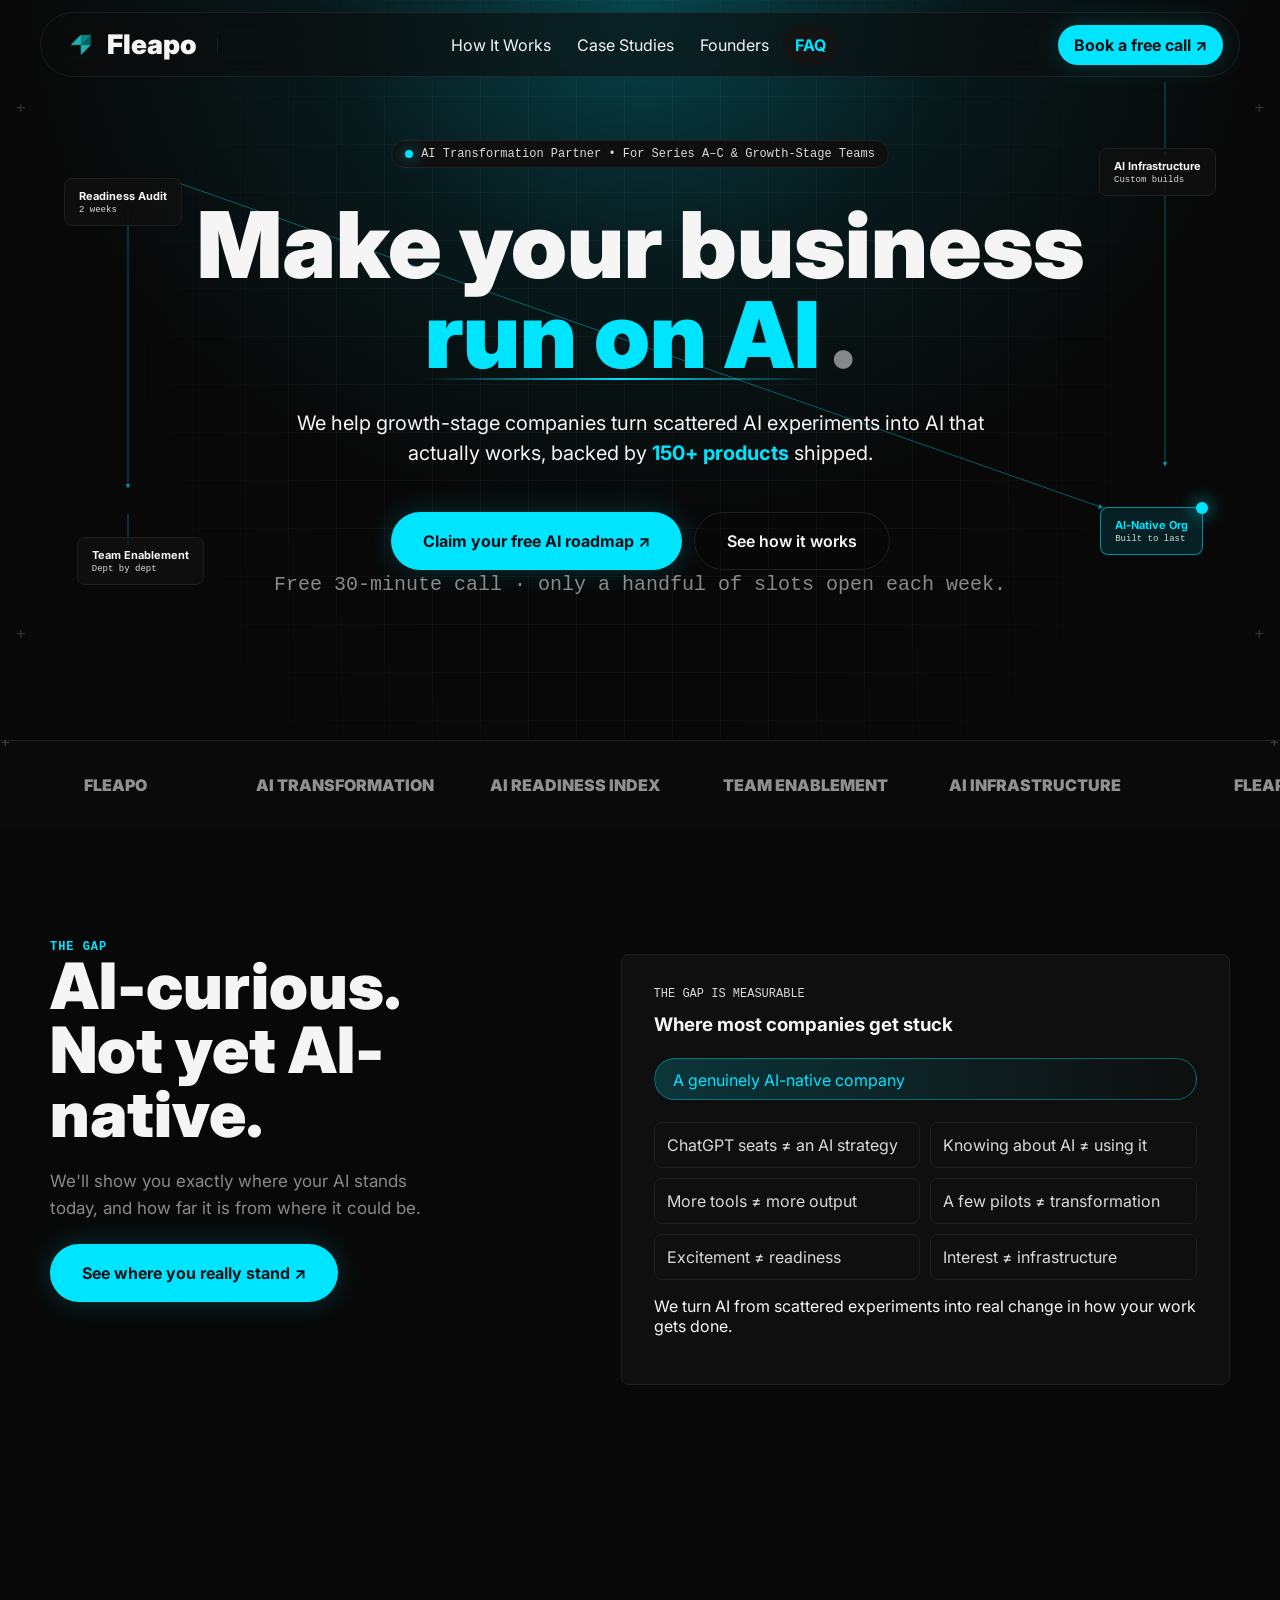
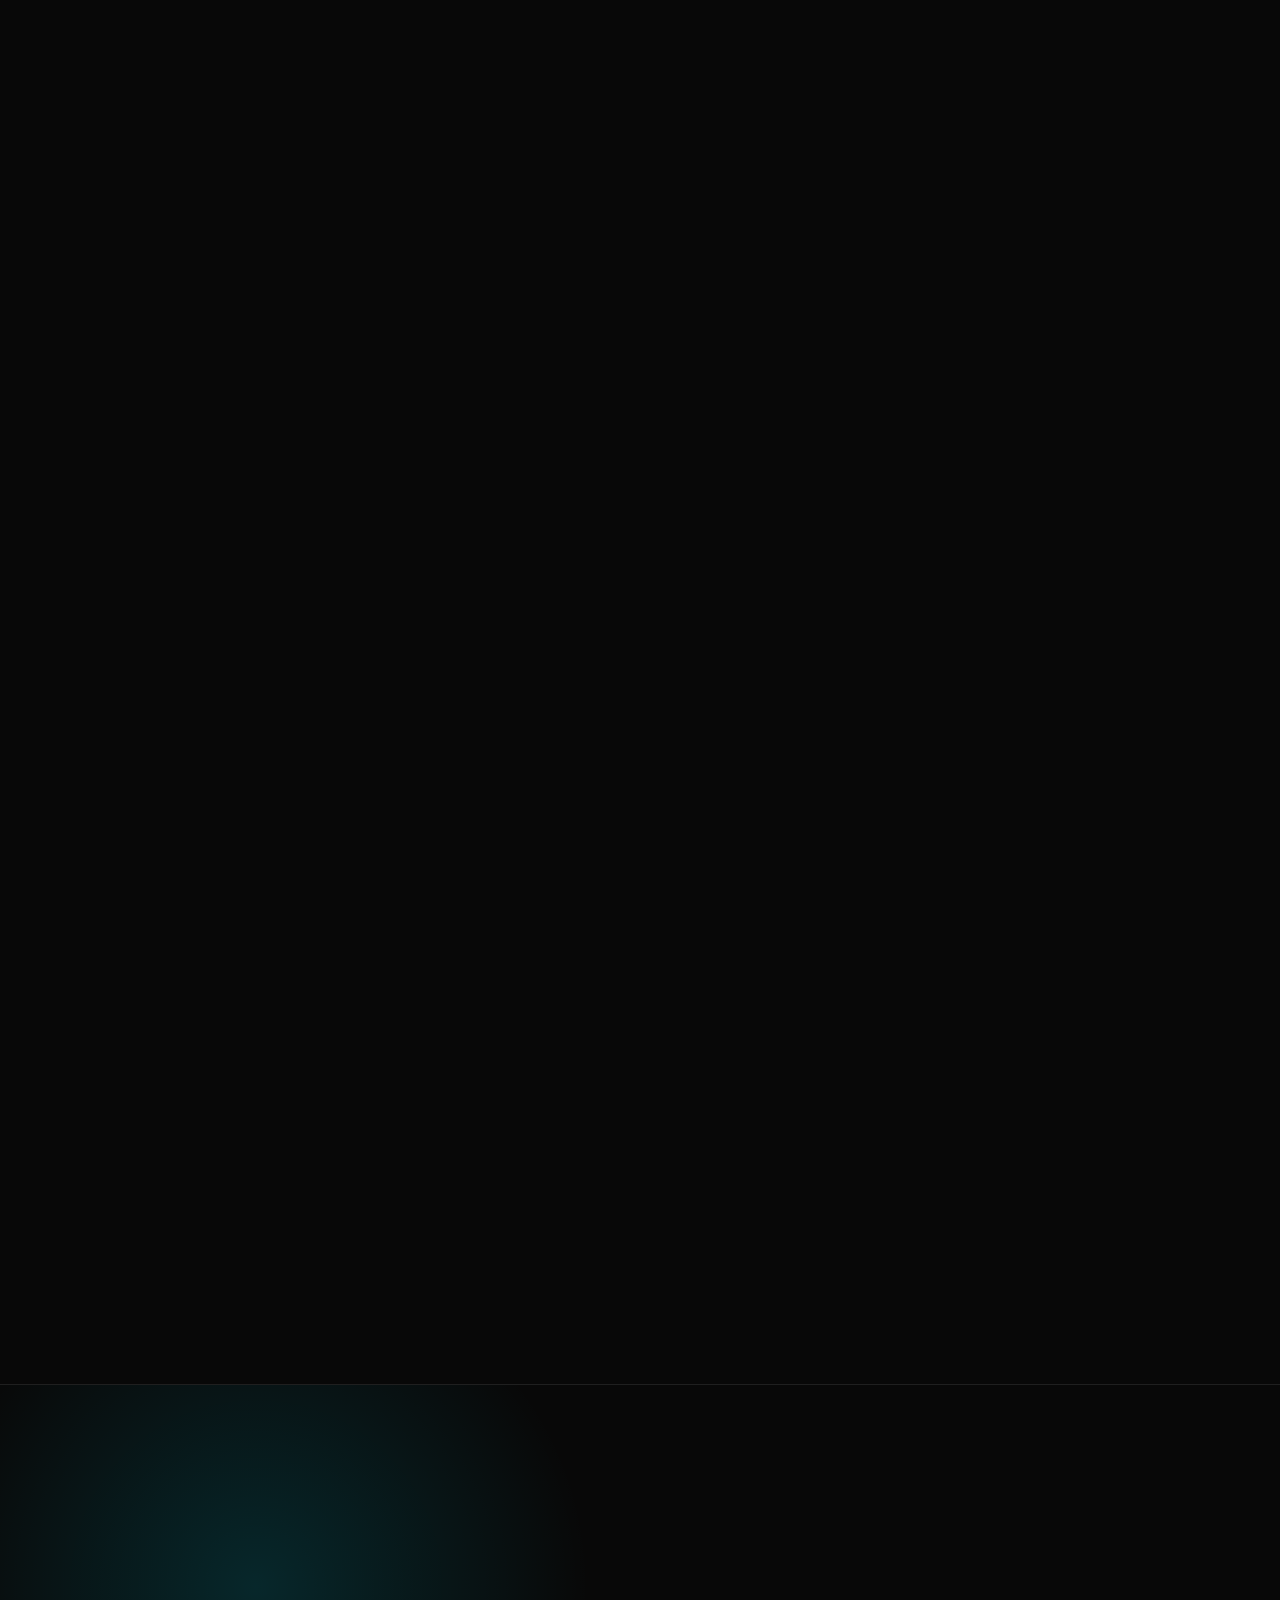
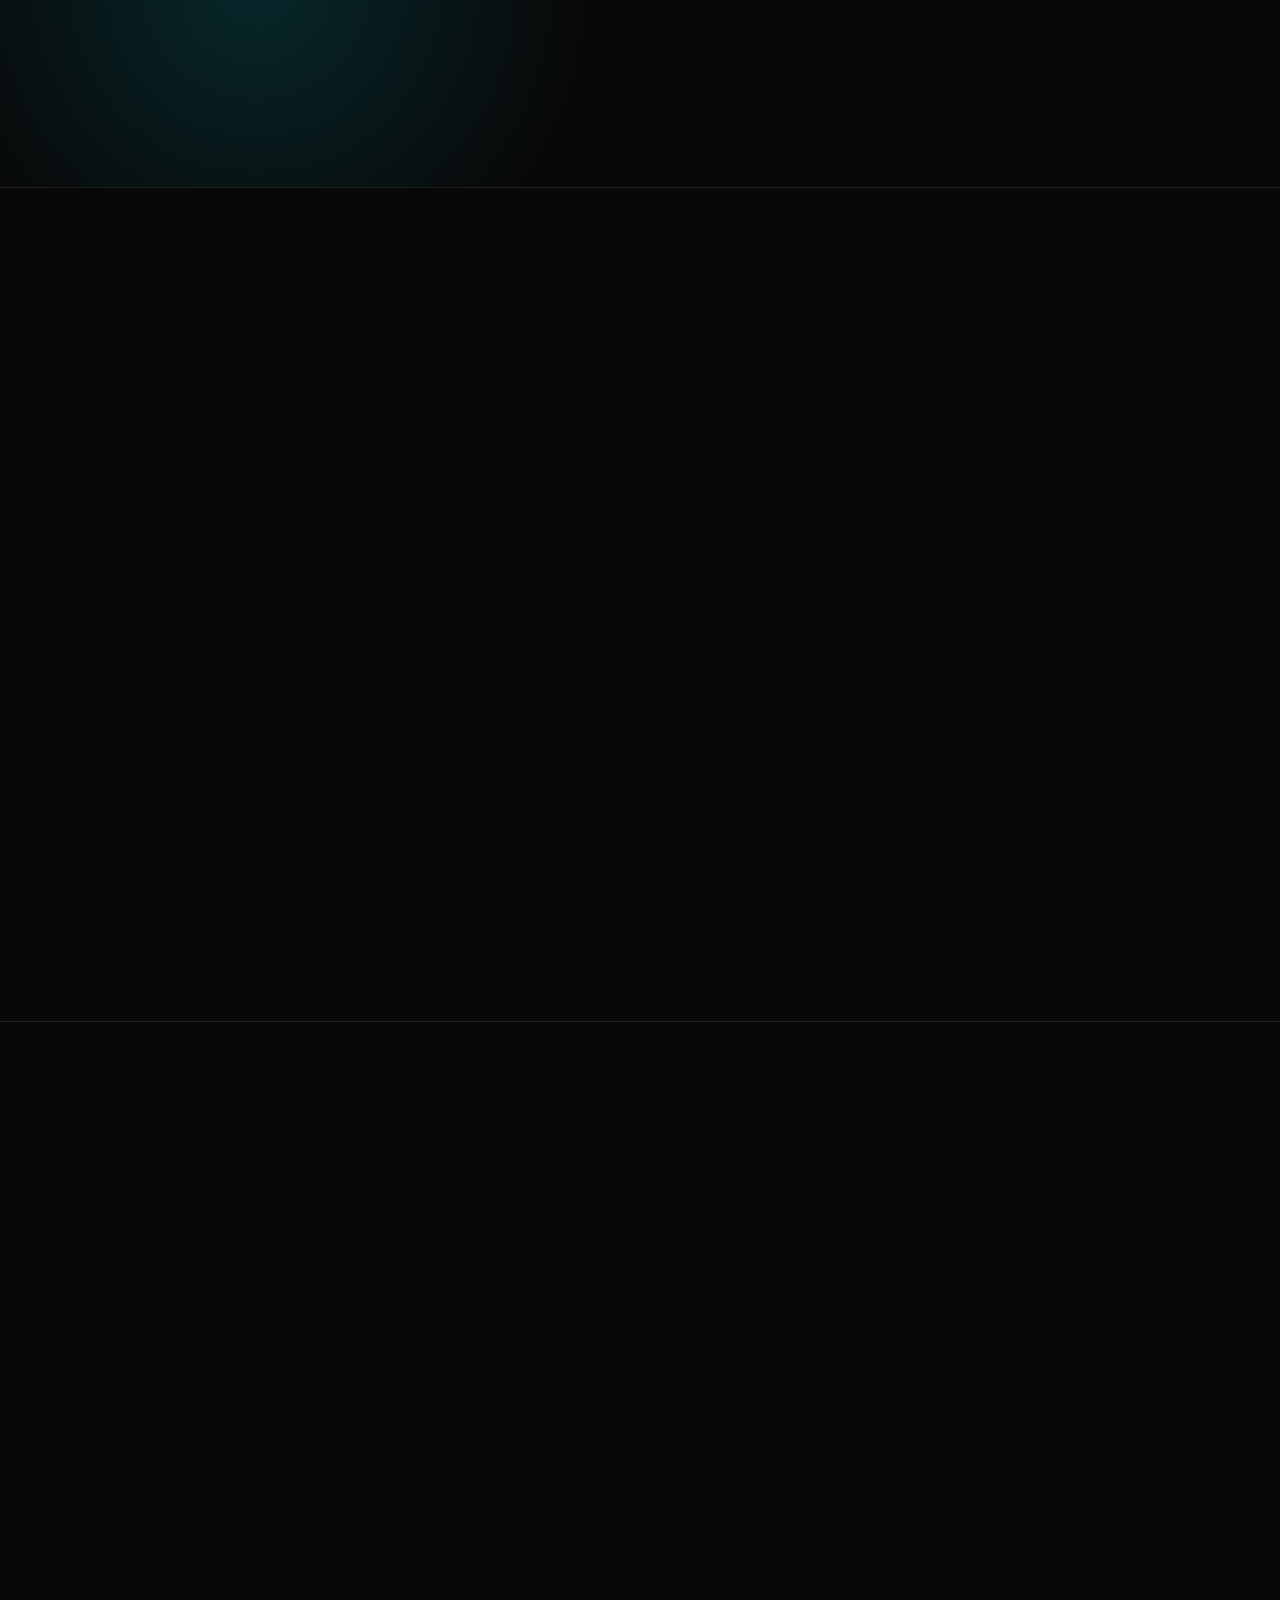
==== commit be56a2b9: "Remove stats bar and TRACK RECORD column Both repeated numbers already present in the hero and found" ====
--- a/index.html
+++ b/index.html
@@ -30,7 +30,7 @@
     <link rel="preconnect" href="https://fonts.googleapis.com" />
     <link rel="preconnect" href="https://fonts.gstatic.com" crossorigin />
     <link href="https://fonts.googleapis.com/css2?family=Inter:wght@400;600;800;900&display=swap" rel="stylesheet" />
-    <link rel="stylesheet" href="./styles.css?v=3" />
+    <link rel="stylesheet" href="./styles.css?v=4" />
   </head>
   <body>
     <header class="nav-pill">
@@ -92,14 +92,6 @@
         </div>
       </section>
 
-      <section class="stats">
-        <div><strong data-count="150" data-suffix="+">0+</strong><p>Products<br />shipped to production</p></div>
-        <div><strong data-count="50" data-prefix="$" data-suffix="M+">$0M+</strong><p>Client funding<br />enabled</p></div>
-        <div><strong>3 phases</strong><p>Measure ·<br />Enable · Build</p></div>
-        <div><strong data-count="7" data-suffix="">0</strong><p>Countries<br />delivered in</p></div>
-        <div><strong data-count="13" data-suffix="+">0+</strong><p>Years building<br />real software</p></div>
-      </section>
-
       <section class="gap band">
         <div class="section-label">THE GAP</div>
         <div class="split">
@@ -287,14 +279,6 @@
             <span class="avatar-tag">Mohammad Hasan · Co-Founder</span>
           </div>
           <div class="quote">“AI transformation fails when it's treated as a tech problem. It's a people and systems problem, and that's exactly what we solve.”</div>
-        </div>
-        <div class="community">
-          <p class="section-label">TRACK RECORD</p>
-          <strong>150+</strong>
-          <span>Products shipped to production</span>
-          <p>Teams we've built for are backed by</p>
-          <div>Y Combinator<br />Pioneer Fund<br />Mercury<br />500 Global</div>
-          <small>13+ years building · 7 countries<br />$50M+ client funding enabled</small>
         </div>
       </section>
 
--- a/styles.css
+++ b/styles.css
@@ -468,8 +468,8 @@
 
 .founder {
   display: grid;
-  grid-template-columns: 1fr .9fr .55fr;
-  gap: 24px;
+  grid-template-columns: 1fr .9fr;
+  gap: 40px;
   border-top: 1px solid var(--border);
 }
 .founder-copy p { color: var(--dim); line-height: 1.65; }
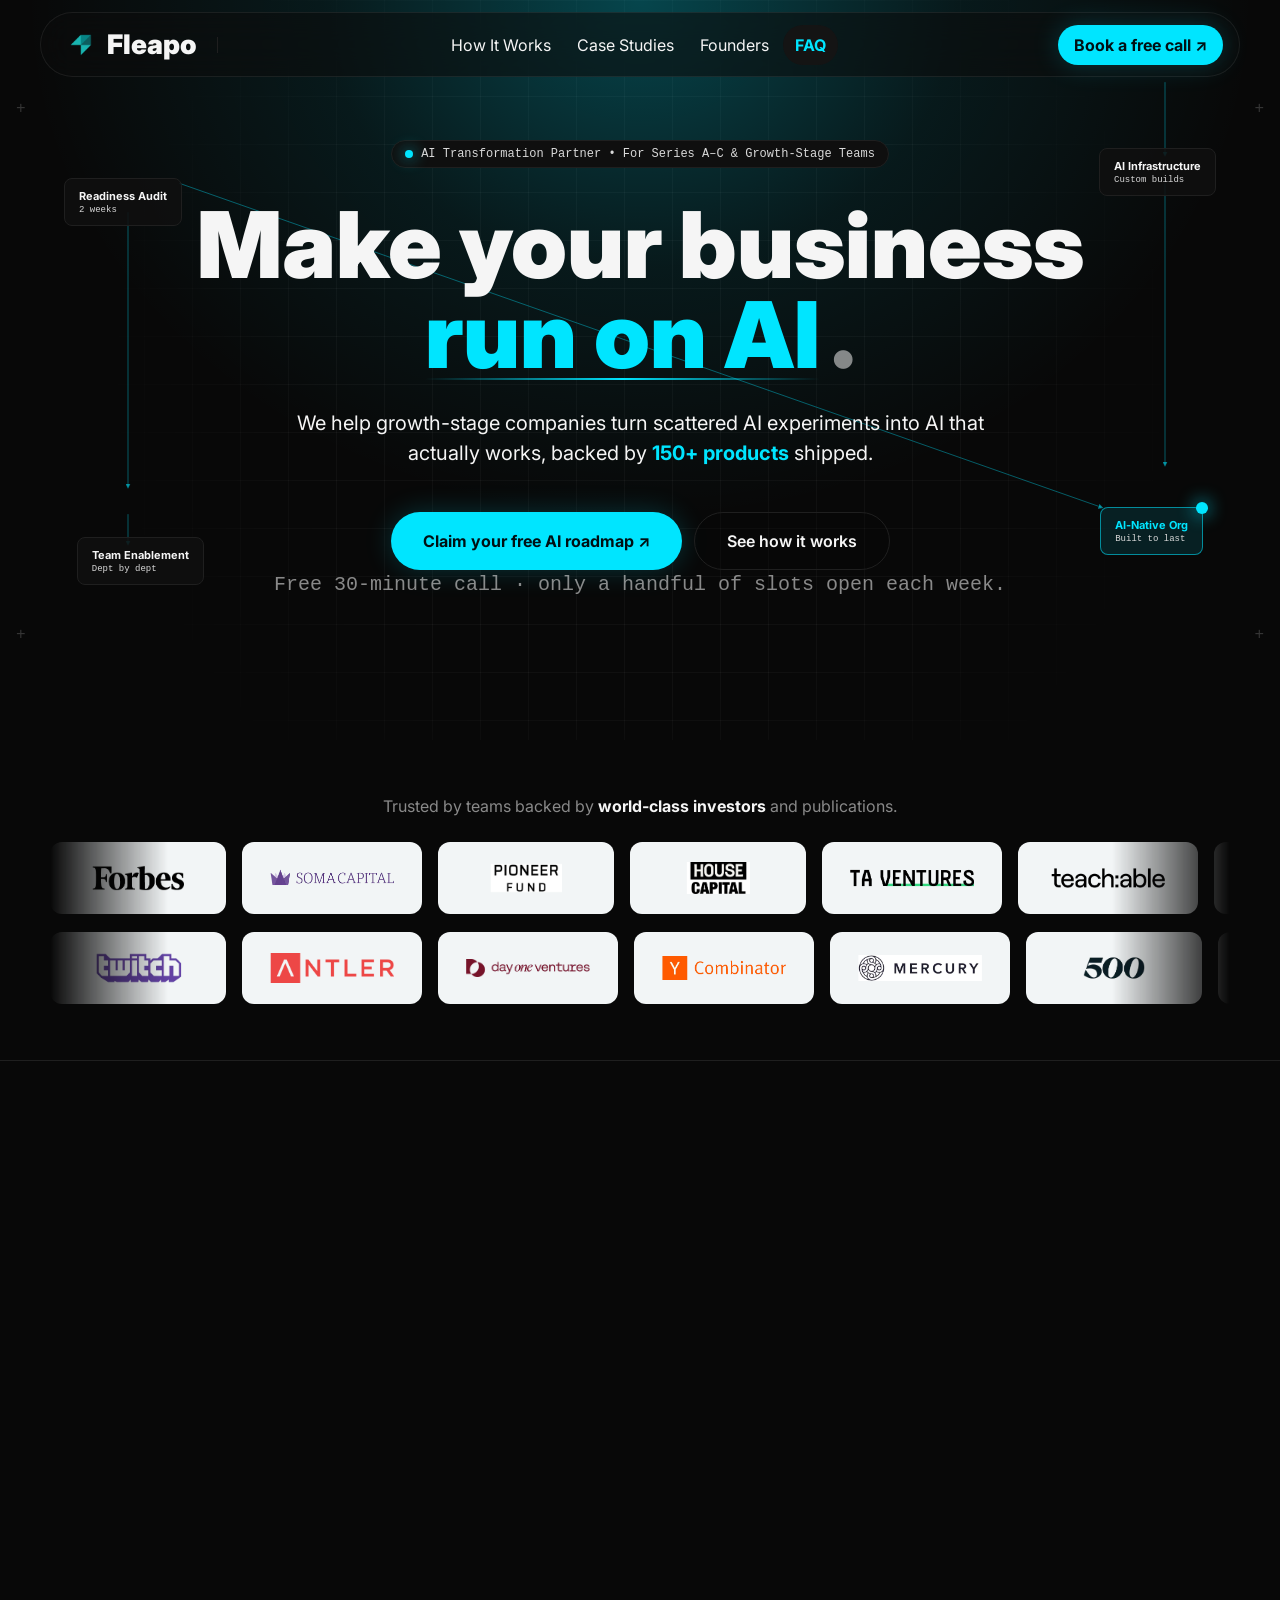
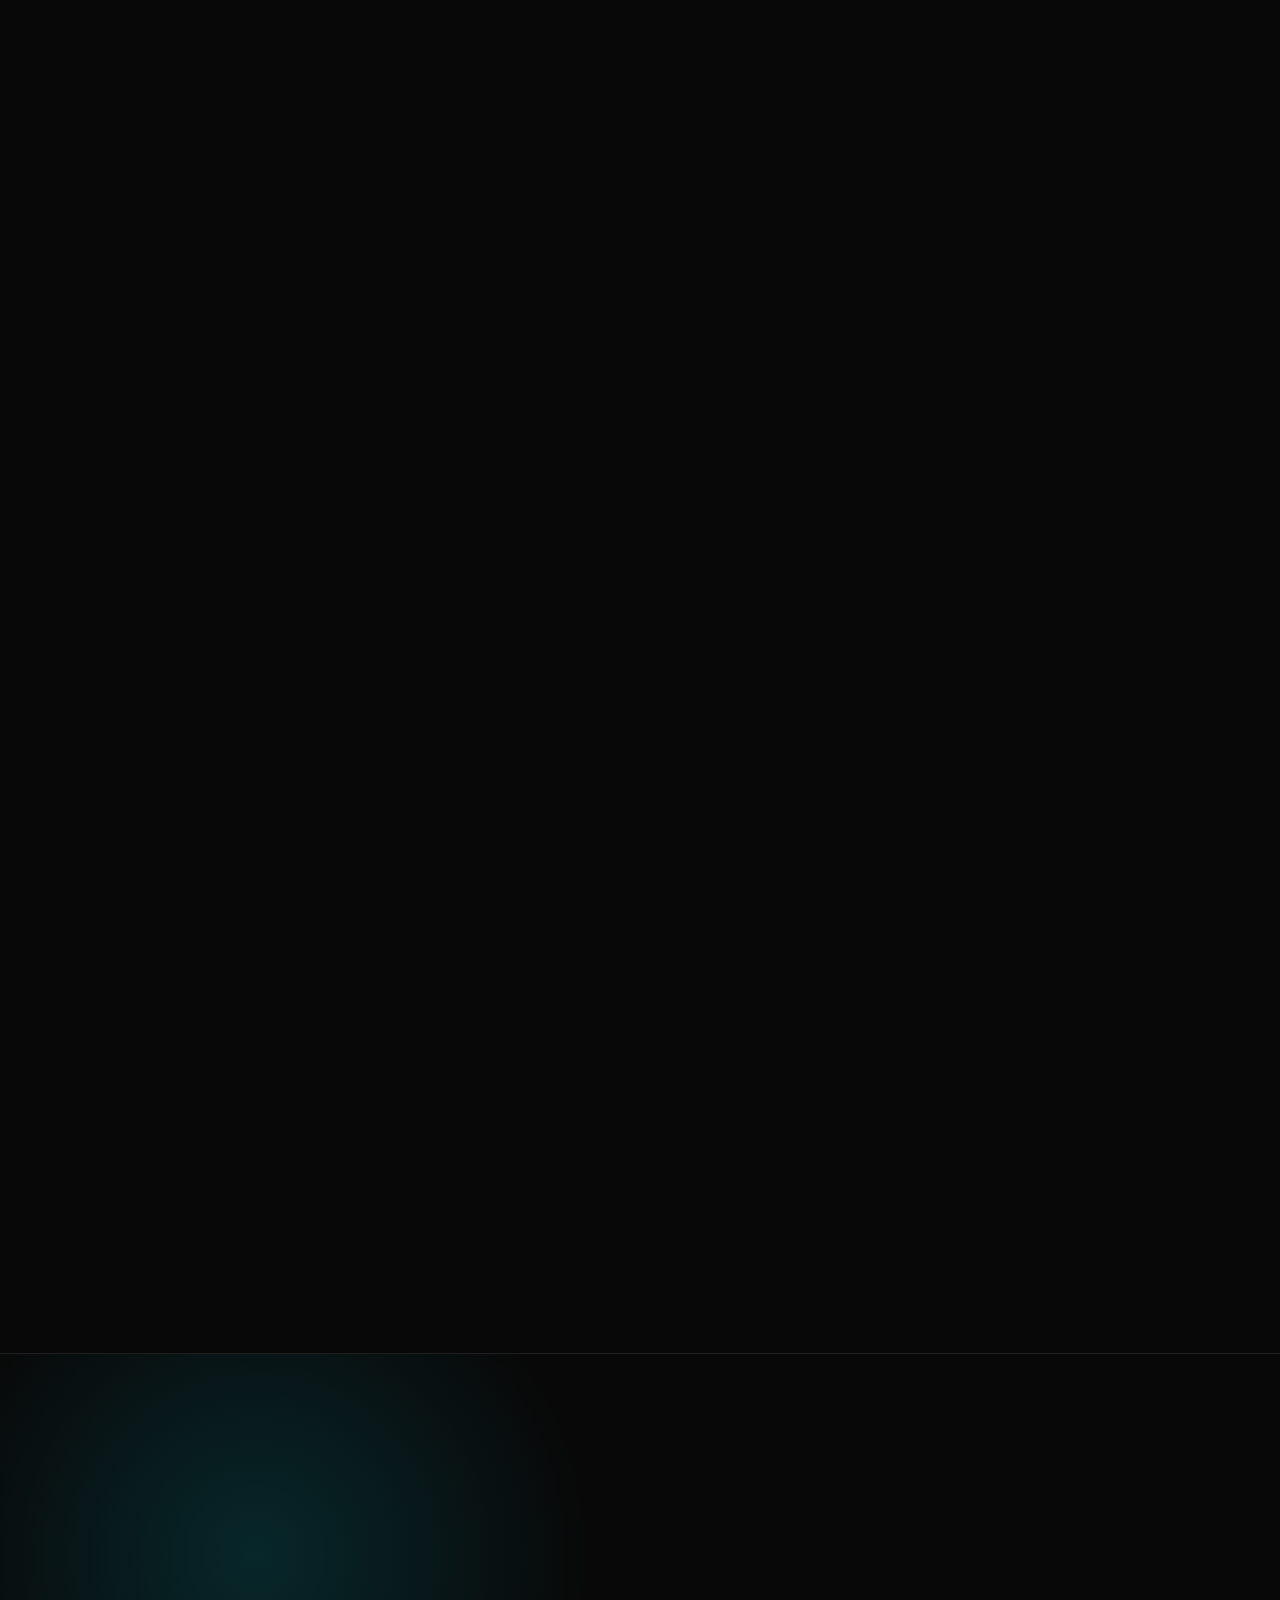
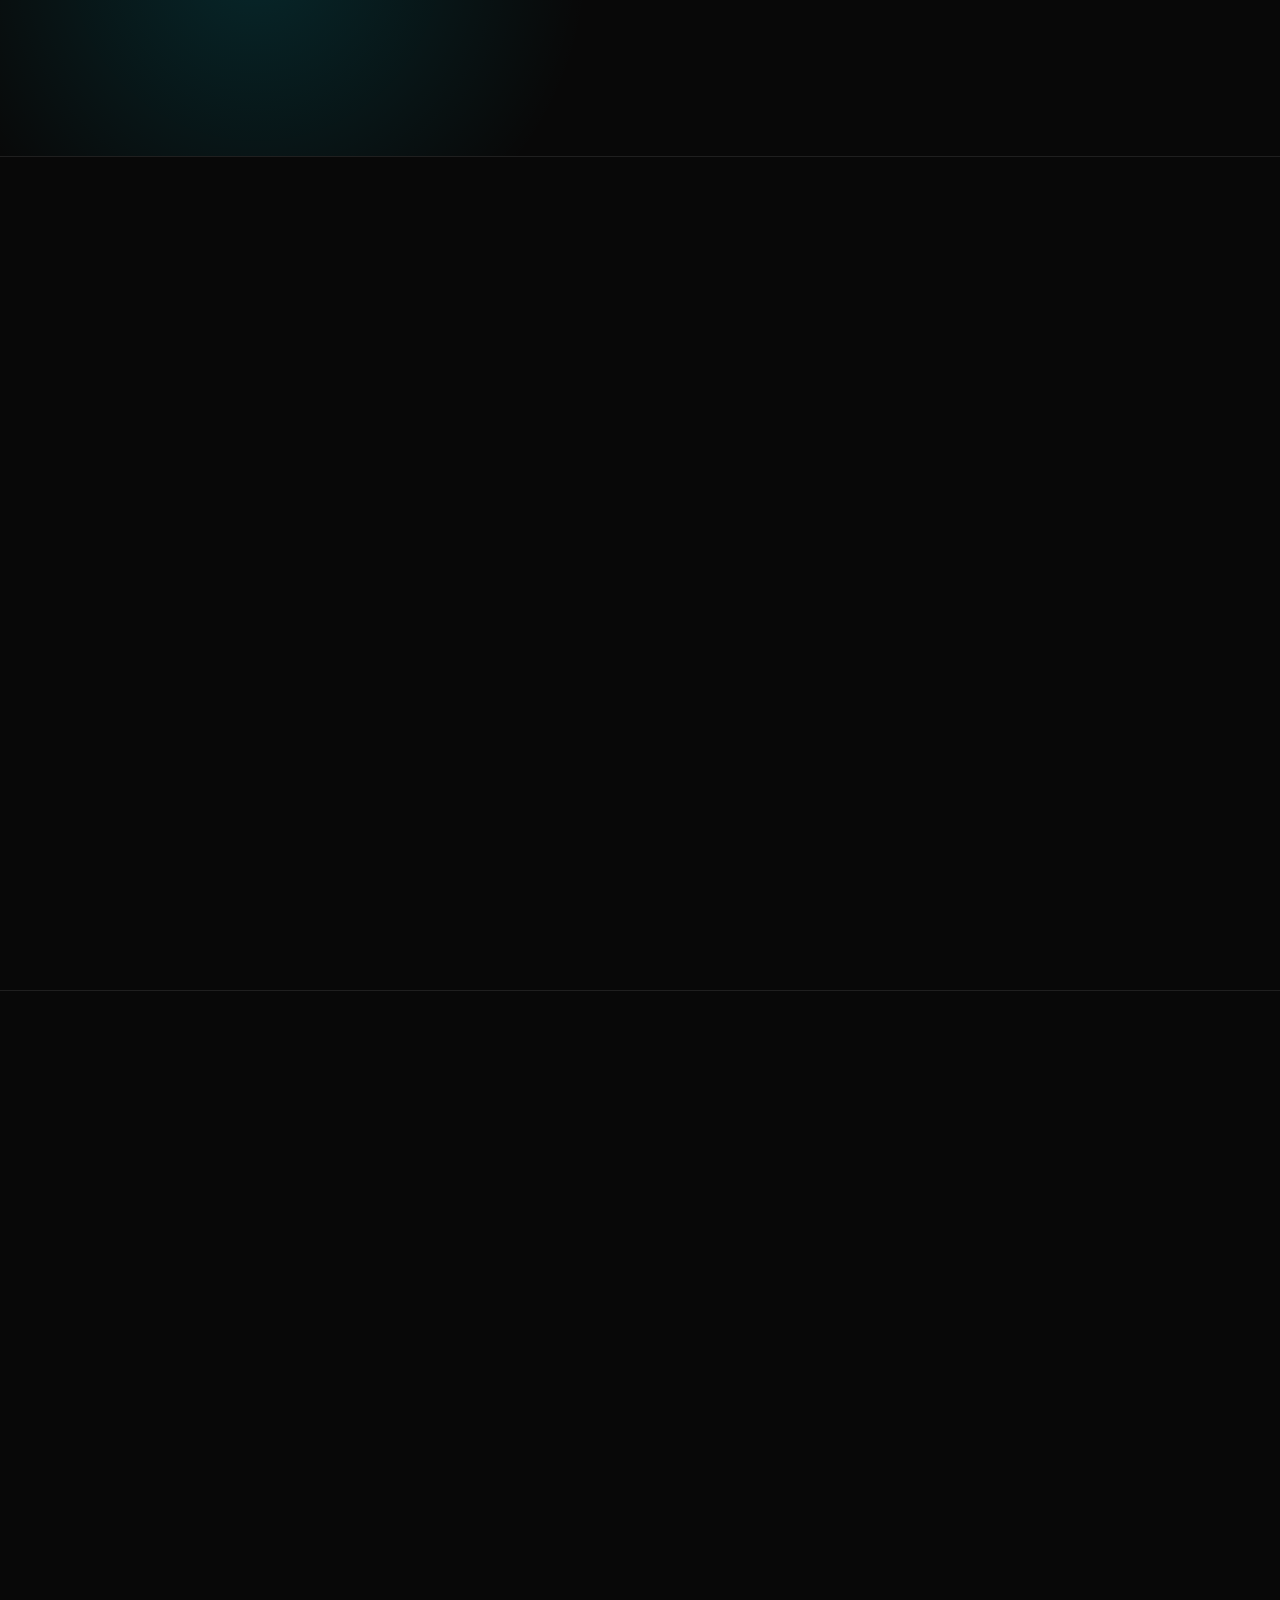
==== commit 84acb701: "Move investor band up; strip capability-card descriptions - Remove the scrolling text marquee strip " ====
--- a/index.html
+++ b/index.html
@@ -30,7 +30,7 @@
     <link rel="preconnect" href="https://fonts.googleapis.com" />
     <link rel="preconnect" href="https://fonts.gstatic.com" crossorigin />
     <link href="https://fonts.googleapis.com/css2?family=Inter:wght@400;600;800;900&display=swap" rel="stylesheet" />
-    <link rel="stylesheet" href="./styles.css?v=4" />
+    <link rel="stylesheet" href="./styles.css?v=5" />
   </head>
   <body>
     <header class="nav-pill">
@@ -82,142 +82,7 @@
         </div>
       </section>
 
-      <section class="marquee-section">
-        <div class="line"><span>+</span><span>+</span></div>
-        <div class="marquee">
-          <div class="marquee-track">
-            <span>FLEAPO</span><span>AI TRANSFORMATION</span><span>AI READINESS INDEX</span><span>TEAM ENABLEMENT</span><span>AI INFRASTRUCTURE</span>
-            <span>FLEAPO</span><span>AI TRANSFORMATION</span><span>AI READINESS INDEX</span><span>TEAM ENABLEMENT</span><span>AI INFRASTRUCTURE</span>
-          </div>
-        </div>
-      </section>
-
-      <section class="gap band">
-        <div class="section-label">THE GAP</div>
-        <div class="split">
-          <div class="gap-intro">
-            <h2>AI-curious.<br />Not yet AI-native.</h2>
-            <p>We'll show you exactly where your AI stands today, and how far it is from where it could be.</p>
-            <button class="primary open-modal">See where you really stand ↗</button>
-          </div>
-          <div class="gap-card">
-            <p class="mono">THE GAP IS MEASURABLE</p>
-            <h3>Where most companies get stuck</h3>
-            <div class="native-bar"><span>A genuinely AI-native company</span></div>
-            <ul>
-              <li>ChatGPT seats ≠ an AI strategy</li>
-              <li>Knowing about AI ≠ using it</li>
-              <li>More tools ≠ more output</li>
-              <li>A few pilots ≠ transformation</li>
-              <li>Excitement ≠ readiness</li>
-              <li>Interest ≠ infrastructure</li>
-            </ul>
-            <p>We turn AI from scattered experiments into real change in how your work gets done.</p>
-          </div>
-        </div>
-      </section>
-
-      <section id="work" class="work band">
-        <div class="section-label">HOW IT WORKS</div>
-        <h2>Three steps to an<br />AI-native company</h2>
-        <p class="lead">We measure before we recommend, and enable your people before we automate their work.</p>
-        <div class="tabs" role="tablist">
-          <button class="active" data-leap="0" role="tab" aria-selected="true">01<br />MEASURE</button>
-          <button data-leap="1" role="tab" aria-selected="false">02<br />ENABLE</button>
-          <button data-leap="2" role="tab" aria-selected="false">03<br />BUILD</button>
-        </div>
-        <div class="capabilities">
-          <article>
-            <span>01</span>
-            <h3>Measure</h3>
-            <h4>The AI Readiness Index.</h4>
-            <p>A structured assessment of how AI is used across your teams today, so decisions start from evidence, not opinion.</p>
-            <b>OUTPUT</b>
-            <p>A readiness score, function-level benchmarks, and a prioritised transformation roadmap.</p>
-          </article>
-          <article>
-            <span>02</span>
-            <h3>Enable</h3>
-            <h4>Get your teams working with AI.</h4>
-            <p>Hands-on enablement built around how each team already works, so people use AI on their real, daily tasks.</p>
-            <b>OUTPUT</b>
-            <p>AI-enabled teams, custom workflows, and measurable gains in output.</p>
-          </article>
-          <article>
-            <span>03</span>
-            <h3>Build</h3>
-            <h4>Deploy AI infrastructure that lasts.</h4>
-            <p>Custom AI systems built into how work actually happens, from internal tools to agents and automation.</p>
-            <b>OUTPUT</b>
-            <p>Live AI systems, automated workflows, and agents running inside your company.</p>
-          </article>
-        </div>
-      </section>
-
-      <section class="diagnosis band">
-        <div>
-          <p class="section-label">NOT SURE WHERE TO START WITH AI?</p>
-          <p>Book a free AI Discovery Call and we'll show you the highest-ROI places to start with AI, at no cost.</p>
-          <button class="primary open-modal">Uncover your highest-ROI AI moves ↗</button>
-        </div>
-      </section>
-
-      <section class="proof band">
-        <div class="proof-copy">
-          <span class="proof-mark">◷</span>
-          <p class="section-label">THE AI READINESS INDEX</p>
-          <h2>We measure everything<br />before we recommend anything.</h2>
-          <p>Our AI Readiness Index scores every function and shows exactly where AI will create the most value first.</p>
-          <button class="ghost open-modal">Get your free readiness review ↗</button>
-        </div>
-        <aside class="report">
-          <div class="report-head"><span>FLEAPO AI READINESS INDEX</span><b>SAMPLE</b><span>Illustrative</span></div>
-          <div class="report-grid">
-            <div><strong>54</strong><span>READINESS SCORE<br />Out of 100</span></div>
-            <div><strong>7</strong><span>FUNCTIONS<br />Assessed</span></div>
-            <div><strong>23</strong><span>RESPONDENTS<br />Leaders &amp; teams</span></div>
-            <div><strong>Stage 2</strong><span>MATURITY<br />Piloting</span></div>
-          </div>
-          <div class="stages"><span>01<br />Curious</span><span class="here">02<br />Piloting<em>YOU ARE HERE</em></span><span>03<br />Operating</span><span>04<br />AI-Native</span></div>
-          <h4>CAPABILITY DIMENSIONS</h4>
-          <div class="depts">
-            <span>Everyday AI use <b>68</b></span>
-            <span>Workflow automation <b>41</b></span>
-            <span>Agentic systems <b>29</b></span>
-            <span>Content &amp; media AI <b>55</b></span>
-            <span>Data &amp; decisions <b>38</b></span>
-            <span>AI governance <b>32</b></span>
-          </div>
-          <footer>Estimated annual value unlocked through AI<strong>Illustrative only</strong></footer>
-        </aside>
-      </section>
-
-      <section id="case-studies" class="clients band">
-        <p class="section-label">PROVEN IN PRODUCTION</p>
-        <h2>We don't just advise on AI.<br />We've shipped it.</h2>
-        <p>A decade of building real AI products, now put to work inside growth-stage companies.</p>
-        <div class="case-grid">
-          <article class="case-card">
-            <p class="mono">SAAS · CONSUMER</p>
-            <h3><img class="case-logo" src="./logos/tagmango.svg" alt="TagMango" width="134" height="28" loading="lazy" /></h3>
-            <ul><li><b>$8M</b> ARR</li><li><b>$112M+</b> annual creator earnings</li></ul>
-          </article>
-          <article class="case-card">
-            <p class="mono">CONSUMER · MARKETPLACE</p>
-            <h3><img class="case-logo case-logo--fanfix" src="./logos/fanfix.svg" alt="FanFix" width="180" height="69" loading="lazy" /></h3>
-            <ul><li><b>$12M</b> raised</li><li><b>$250M+</b> paid to creators</li><li>Acquired by SuperOrdinary</li></ul>
-          </article>
-          <article class="case-card">
-            <p class="mono">AI · VERTICAL SAAS</p>
-            <h3><img class="case-logo" src="./logos/teetime.svg" alt="TeeTime" width="142" height="32" loading="lazy" /></h3>
-            <ul><li><b>3×</b> booking conversion</li><li><b>100K+</b> users</li><li><b>3</b> countries</li></ul>
-          </article>
-          <article class="case-card">
-            <p class="mono">AI NATIVE · B2C</p>
-            <h3><img class="case-logo" src="./logos/aifiesta.svg" alt="AI Fiesta" width="183" height="40" loading="lazy" /></h3>
-            <ul><li><b>$10M</b> ARR in 6 months</li><li><b>100K+</b> sign-ups</li></ul>
-          </article>
-        </div>
+      <section class="investors-band">
         <div class="investors">
           <p class="trust-banner">Trusted by teams backed by <b>world-class investors</b> and publications.</p>
           <div class="logo-marquee">
@@ -256,6 +121,125 @@
               <span class="inv-card"><img src="./logos/investors/stonks.webp" alt="" aria-hidden="true" loading="lazy" /></span>
             </div>
           </div>
+        </div>
+      </section>
+
+      <section class="gap band">
+        <div class="section-label">THE GAP</div>
+        <div class="split">
+          <div class="gap-intro">
+            <h2>AI-curious.<br />Not yet AI-native.</h2>
+            <p>We'll show you exactly where your AI stands today, and how far it is from where it could be.</p>
+            <button class="primary open-modal">See where you really stand ↗</button>
+          </div>
+          <div class="gap-card">
+            <p class="mono">THE GAP IS MEASURABLE</p>
+            <h3>Where most companies get stuck</h3>
+            <div class="native-bar"><span>A genuinely AI-native company</span></div>
+            <ul>
+              <li>ChatGPT seats ≠ an AI strategy</li>
+              <li>Knowing about AI ≠ using it</li>
+              <li>More tools ≠ more output</li>
+              <li>A few pilots ≠ transformation</li>
+              <li>Excitement ≠ readiness</li>
+              <li>Interest ≠ infrastructure</li>
+            </ul>
+            <p>We turn AI from scattered experiments into real change in how your work gets done.</p>
+          </div>
+        </div>
+      </section>
+
+      <section id="work" class="work band">
+        <div class="section-label">HOW IT WORKS</div>
+        <h2>Three steps to an<br />AI-native company</h2>
+        <p class="lead">We measure before we recommend, and enable your people before we automate their work.</p>
+        <div class="tabs" role="tablist">
+          <button class="active" data-leap="0" role="tab" aria-selected="true">01<br />MEASURE</button>
+          <button data-leap="1" role="tab" aria-selected="false">02<br />ENABLE</button>
+          <button data-leap="2" role="tab" aria-selected="false">03<br />BUILD</button>
+        </div>
+        <div class="capabilities">
+          <article>
+            <span>01</span>
+            <h3>Measure</h3>
+            <h4>The AI Readiness Index.</h4>
+          </article>
+          <article>
+            <span>02</span>
+            <h3>Enable</h3>
+            <h4>Get your teams working with AI.</h4>
+          </article>
+          <article>
+            <span>03</span>
+            <h3>Build</h3>
+            <h4>Deploy AI infrastructure that lasts.</h4>
+          </article>
+        </div>
+      </section>
+
+      <section class="diagnosis band">
+        <div>
+          <p class="section-label">NOT SURE WHERE TO START WITH AI?</p>
+          <p>Book a free AI Discovery Call and we'll show you the highest-ROI places to start with AI, at no cost.</p>
+          <button class="primary open-modal">Uncover your highest-ROI AI moves ↗</button>
+        </div>
+      </section>
+
+      <section class="proof band">
+        <div class="proof-copy">
+          <span class="proof-mark">◷</span>
+          <p class="section-label">THE AI READINESS INDEX</p>
+          <h2>We measure everything<br />before we recommend anything.</h2>
+          <p>Our AI Readiness Index scores every function and shows exactly where AI will create the most value first.</p>
+          <button class="ghost open-modal">Get your free readiness review ↗</button>
+        </div>
+        <aside class="report">
+          <div class="report-head"><span>FLEAPO AI READINESS INDEX</span><b>SAMPLE</b><span>Illustrative</span></div>
+          <div class="report-grid">
+            <div><strong>54</strong><span>READINESS SCORE<br />Out of 100</span></div>
+            <div><strong>7</strong><span>FUNCTIONS<br />Assessed</span></div>
+            <div><strong>23</strong><span>RESPONDENTS<br />Leaders &amp; teams</span></div>
+            <div><strong>Stage 2</strong><span>MATURITY<br />Piloting</span></div>
+          </div>
+          <div class="stages"><span>01<br />Curious</span><span class="here">02<br />Piloting<em>YOU ARE HERE</em></span><span>03<br />Operating</span><span>04<br />AI-Native</span></div>
+          <h4>CAPABILITY DIMENSIONS</h4>
+          <div class="depts">
+            <span>Everyday AI use <b>68</b></span>
+            <span>Workflow automation <b>41</b></span>
+            <span>Agentic systems <b>29</b></span>
+            <span>Content &amp; media AI <b>55</b></span>
+            <span>Data &amp; decisions <b>38</b></span>
+            <span>AI governance <b>32</b></span>
+          </div>
+          <footer>Estimated annual value unlocked through AI<strong>Illustrative only</strong></footer>
+        </aside>
+      </section>
+
+      <section id="case-studies" class="clients band">
+        <p class="section-label">PROVEN IN PRODUCTION</p>
+        <h2>We don't just advise on AI.<br />We've shipped it.</h2>
+        <p>A decade of building real AI products, now put to work inside growth-stage companies.</p>
+        <div class="case-grid">
+          <article class="case-card">
+            <p class="mono">SAAS · CONSUMER</p>
+            <h3><img class="case-logo" src="./logos/tagmango.svg" alt="TagMango" width="134" height="28" loading="lazy" /></h3>
+            <ul><li><b>$8M</b> ARR</li><li><b>$112M+</b> annual creator earnings</li></ul>
+          </article>
+          <article class="case-card">
+            <p class="mono">CONSUMER · MARKETPLACE</p>
+            <h3><img class="case-logo case-logo--fanfix" src="./logos/fanfix.svg" alt="FanFix" width="180" height="69" loading="lazy" /></h3>
+            <ul><li><b>$12M</b> raised</li><li><b>$250M+</b> paid to creators</li><li>Acquired by SuperOrdinary</li></ul>
+          </article>
+          <article class="case-card">
+            <p class="mono">AI · VERTICAL SAAS</p>
+            <h3><img class="case-logo" src="./logos/teetime.svg" alt="TeeTime" width="142" height="32" loading="lazy" /></h3>
+            <ul><li><b>3×</b> booking conversion</li><li><b>100K+</b> users</li><li><b>3</b> countries</li></ul>
+          </article>
+          <article class="case-card">
+            <p class="mono">AI NATIVE · B2C</p>
+            <h3><img class="case-logo" src="./logos/aifiesta.svg" alt="AI Fiesta" width="183" height="40" loading="lazy" /></h3>
+            <ul><li><b>$10M</b> ARR in 6 months</li><li><b>100K+</b> sign-ups</li></ul>
+          </article>
         </div>
       </section>
 
--- a/styles.css
+++ b/styles.css
@@ -332,7 +332,7 @@
   gap: 20px;
   text-align: left;
 }
-.capabilities article { padding: 32px; min-height: 380px; }
+.capabilities article { padding: 32px; min-height: 200px; }
 .capabilities article > span { color: var(--cyan); font-weight: 900; }
 .capabilities h3 { margin: 18px 0 8px; font-size: 28px; }
 .capabilities h4 { font-size: 21px; }
@@ -430,6 +430,12 @@
 .case-card ul { margin: 0; padding: 0; list-style: none; display: grid; gap: 10px; }
 .case-card li { padding: 10px 12px; border: 1px solid var(--border); border-radius: 8px; color: var(--dim); font-size: 14px; }
 .case-card li b { color: var(--cyan); }
+.investors-band {
+  padding: 56px max(24px, calc((100vw - 1180px) / 2));
+  border-bottom: 1px solid var(--border);
+}
+.investors-band .investors { margin-top: 0; }
+.investors-band .trust-banner { text-align: center; }
 .investors { margin-top: 56px; display: grid; gap: 18px; }
 .trust-banner { margin: 0 0 8px; color: var(--dim); font-size: 16px; }
 .trust-banner b { color: var(--text); }
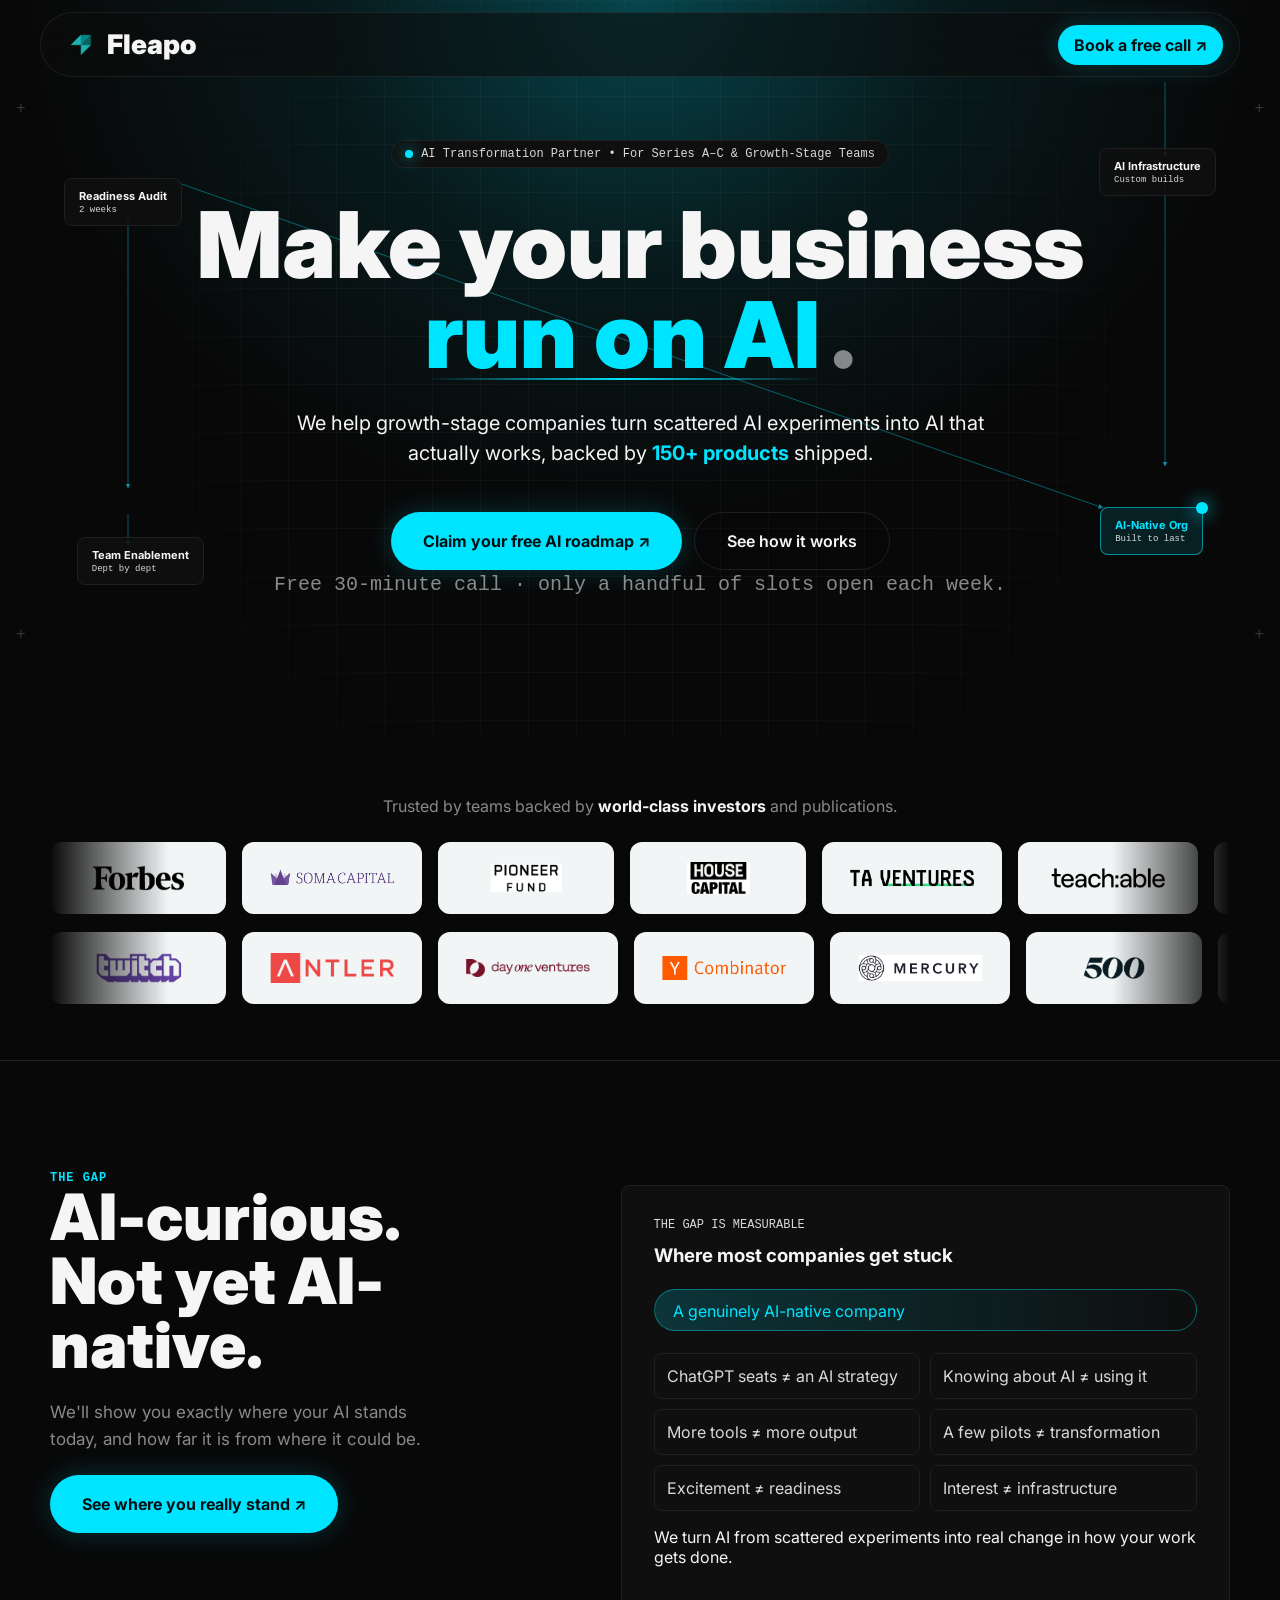
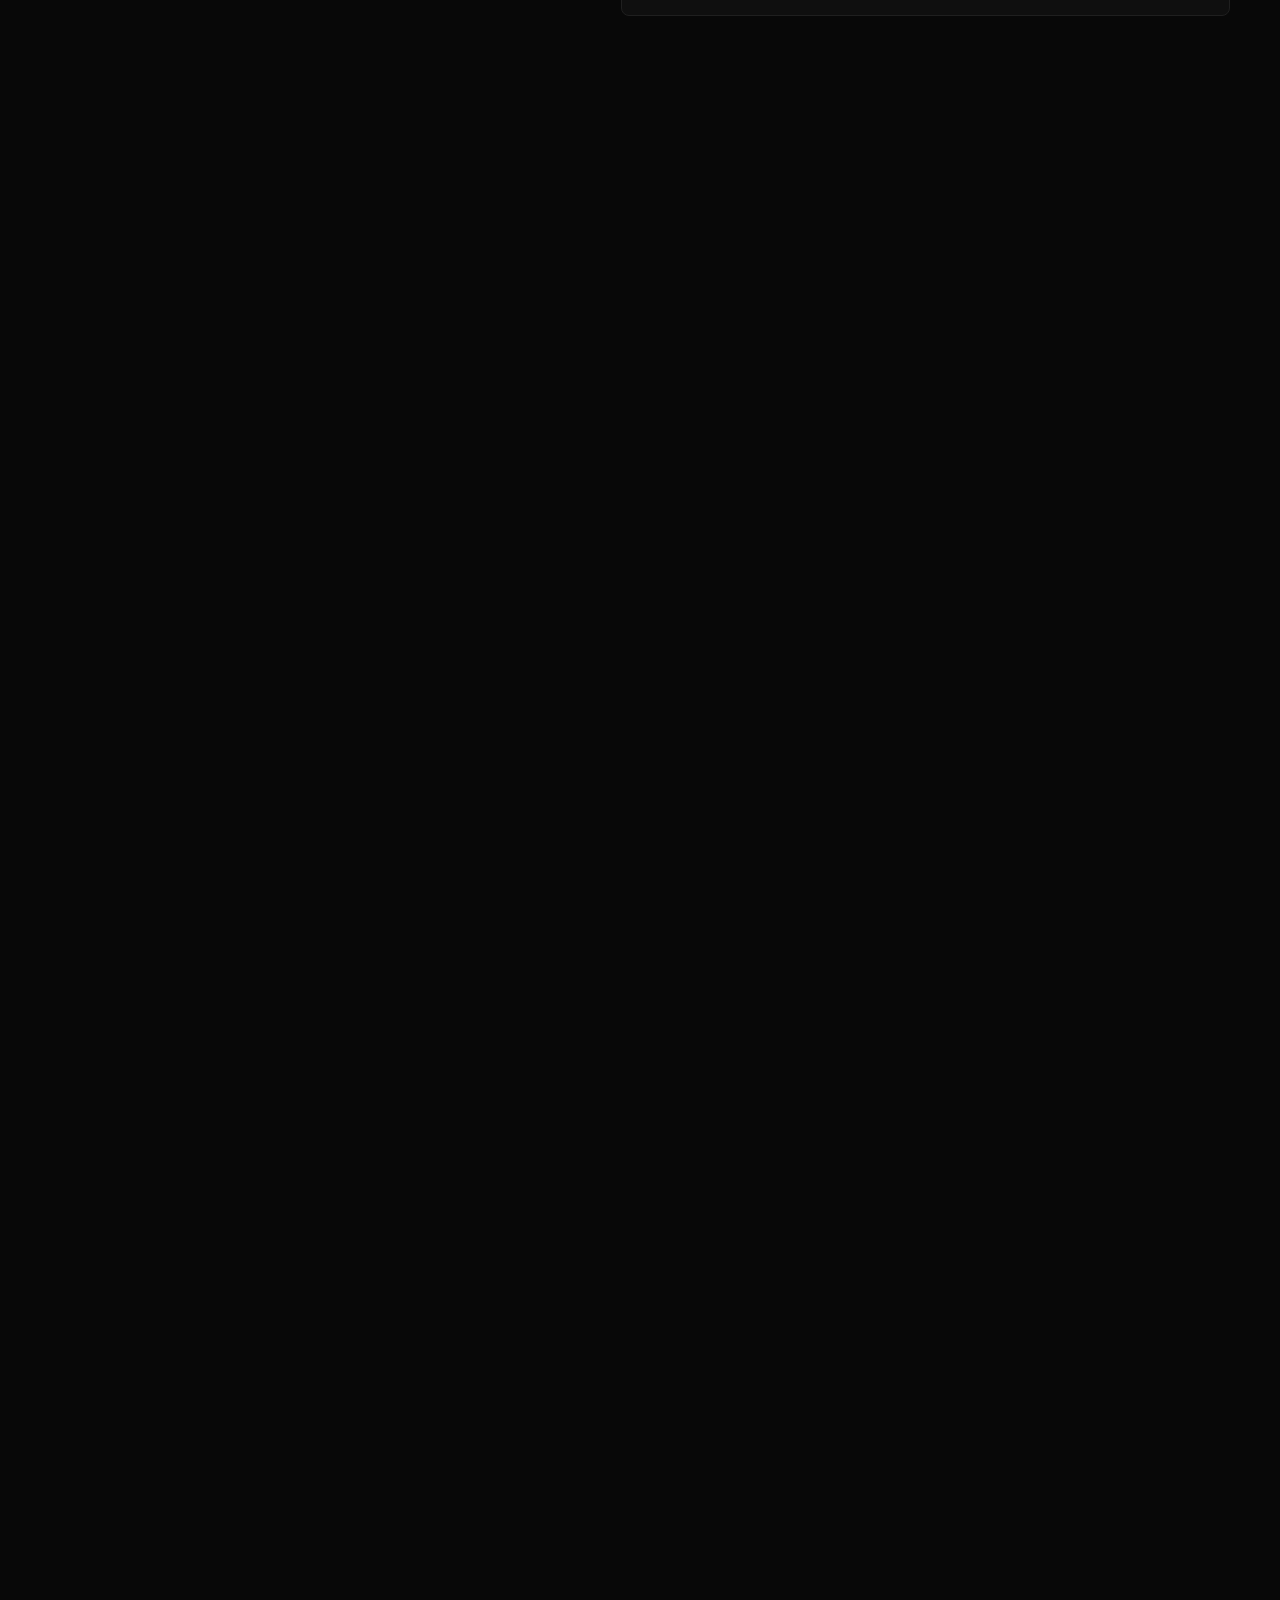
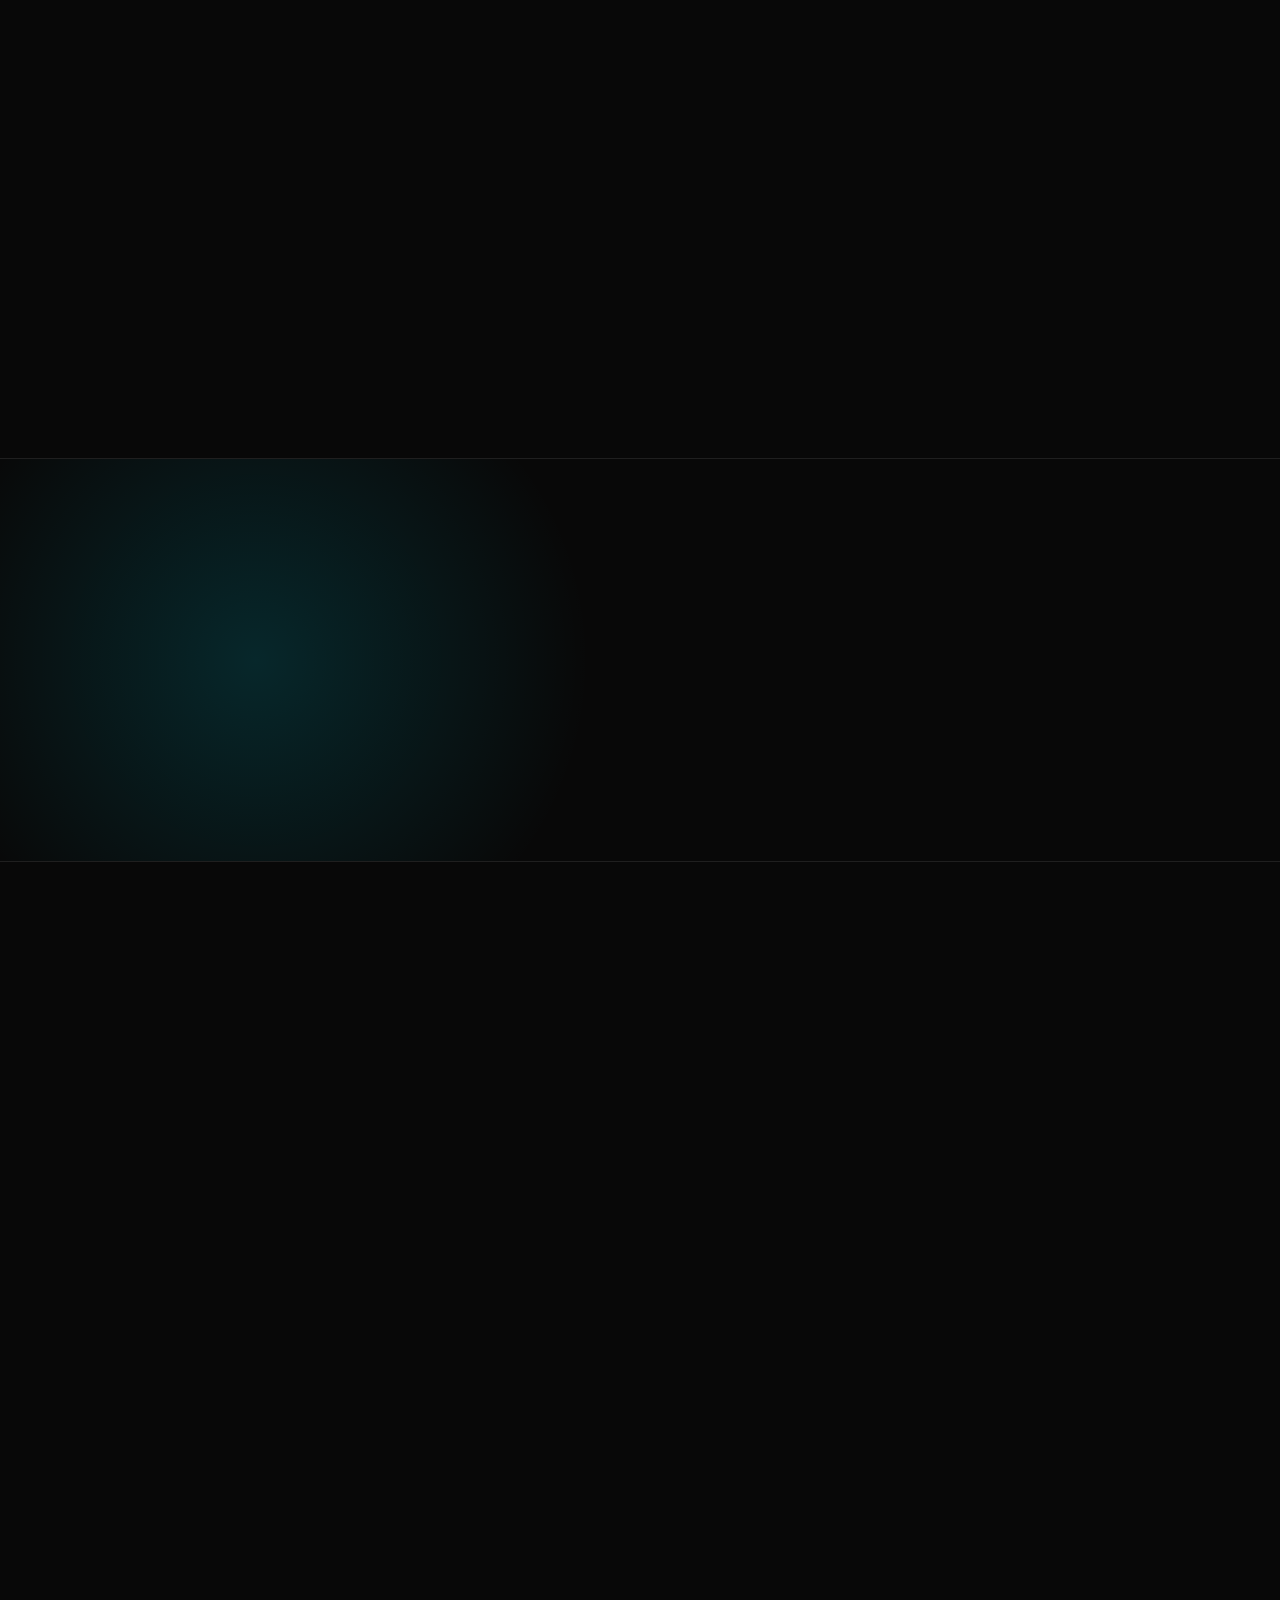
==== commit e2e972b5: "Simplify header: remove nav links + mobile burger, sticky CTA everywhere - Remove the How It Works/C" ====
--- a/index.html
+++ b/index.html
@@ -30,7 +30,7 @@
     <link rel="preconnect" href="https://fonts.googleapis.com" />
     <link rel="preconnect" href="https://fonts.gstatic.com" crossorigin />
     <link href="https://fonts.googleapis.com/css2?family=Inter:wght@400;600;800;900&display=swap" rel="stylesheet" />
-    <link rel="stylesheet" href="./styles.css?v=5" />
+    <link rel="stylesheet" href="./styles.css?v=6" />
   </head>
   <body>
     <header class="nav-pill">
@@ -38,15 +38,7 @@
         <img class="brand-mark" src="./apple-touch-icon.png" alt="" width="32" height="32" />
         <span>Fleapo</span>
       </a>
-      <span class="nav-divider"></span>
-      <nav>
-        <a href="#work">How It Works</a>
-        <a href="#case-studies">Case Studies</a>
-        <a href="#founders">Founders</a>
-        <a href="#faq">FAQ</a>
-      </nav>
       <button class="primary small open-modal">Book a free call ↗</button>
-      <button class="menu" aria-label="Open menu"><span></span><span></span><span></span></button>
     </header>
 
     <main id="top">
@@ -344,6 +336,6 @@
     </dialog>
 
     <script src="https://assets.calendly.com/assets/external/widget.js" async></script>
-    <script src="./script.js?v=5" defer></script>
+    <script src="./script.js?v=6" defer></script>
   </body>
 </html>
--- a/styles.css
+++ b/styles.css
@@ -39,6 +39,7 @@
   height: 65px;
   display: flex;
   align-items: center;
+  justify-content: space-between;
   gap: 12px;
   padding: 12px 16px;
   border: 1px solid rgba(255,255,255,.07);
@@ -807,7 +808,8 @@
 
 @media (max-width: 900px) {
   .nav-pill { left: 8px; right: 8px; }
-  .nav-pill nav, .nav-divider, .nav-pill .primary { display: none; }
+  .nav-pill { gap: 8px; }
+  .brand { font-size: 22px; }
   .nav-pill nav.open {
     position: absolute;
     display: grid;
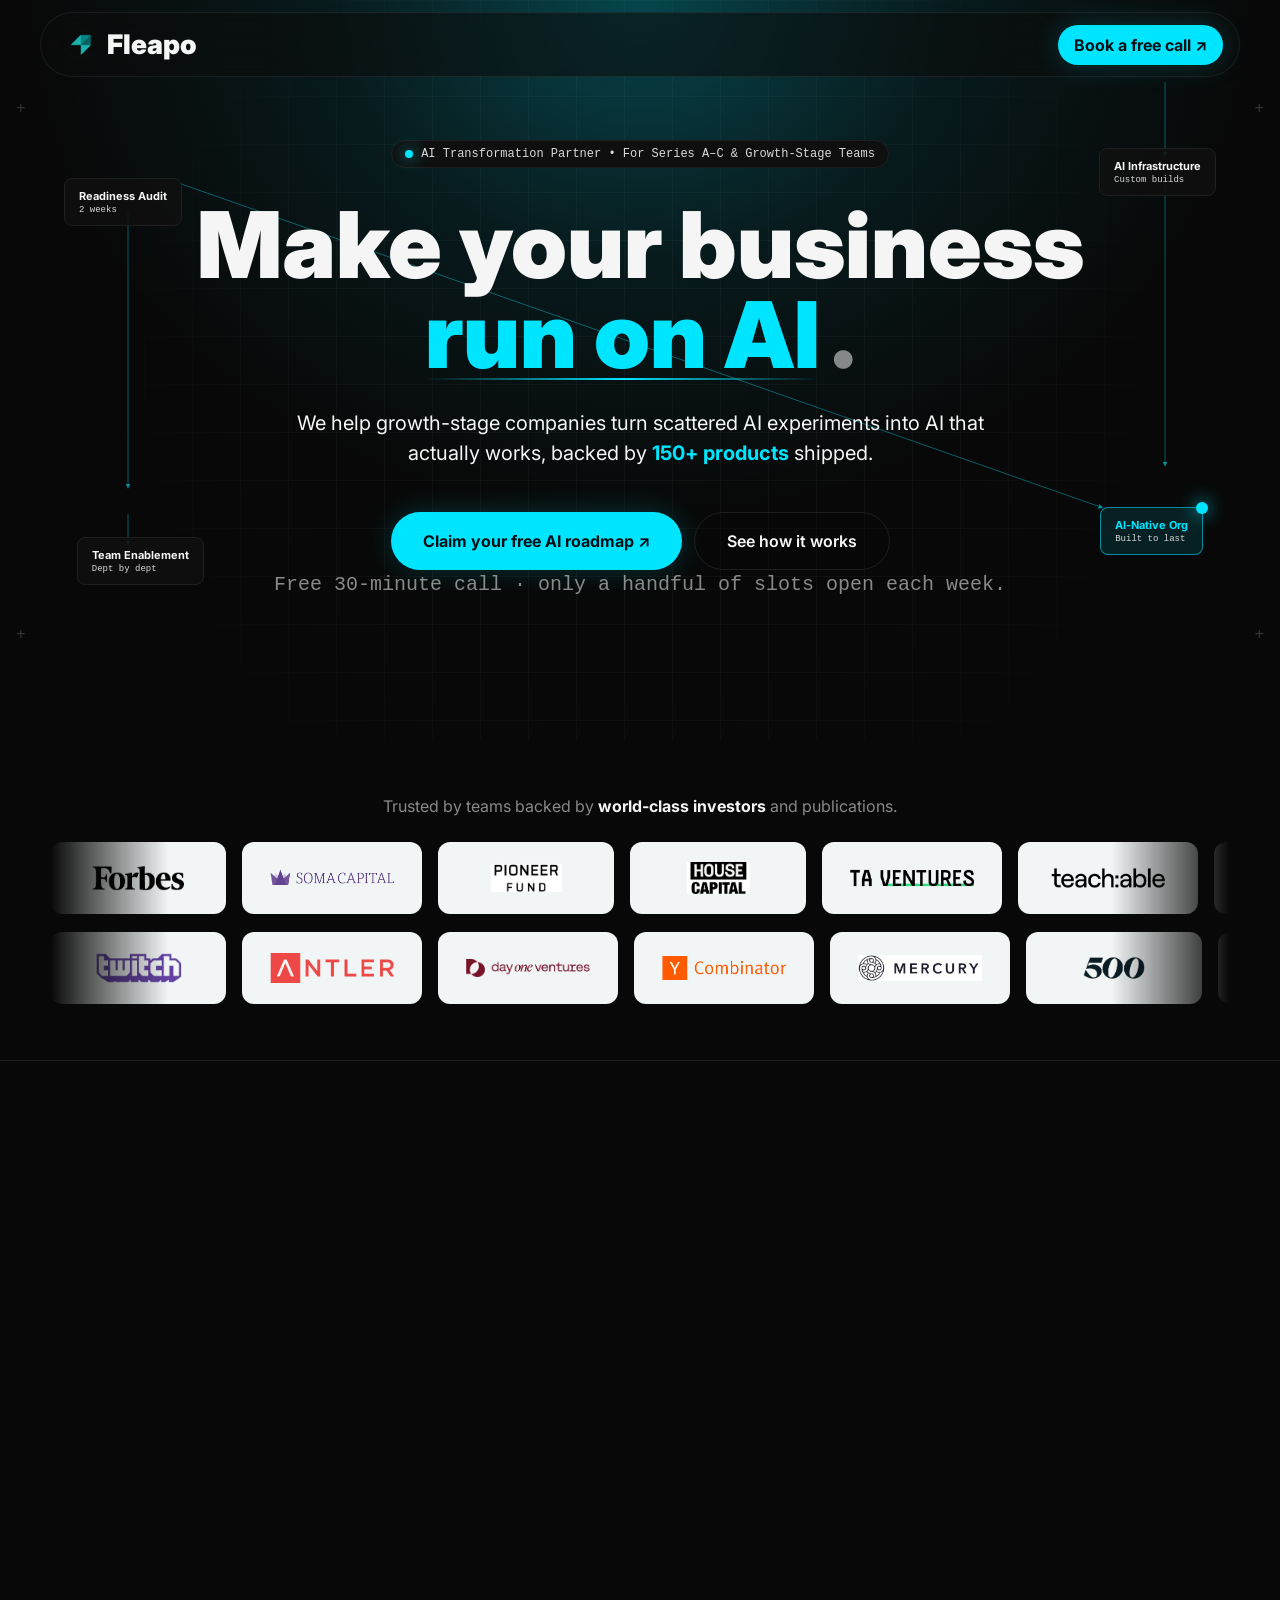
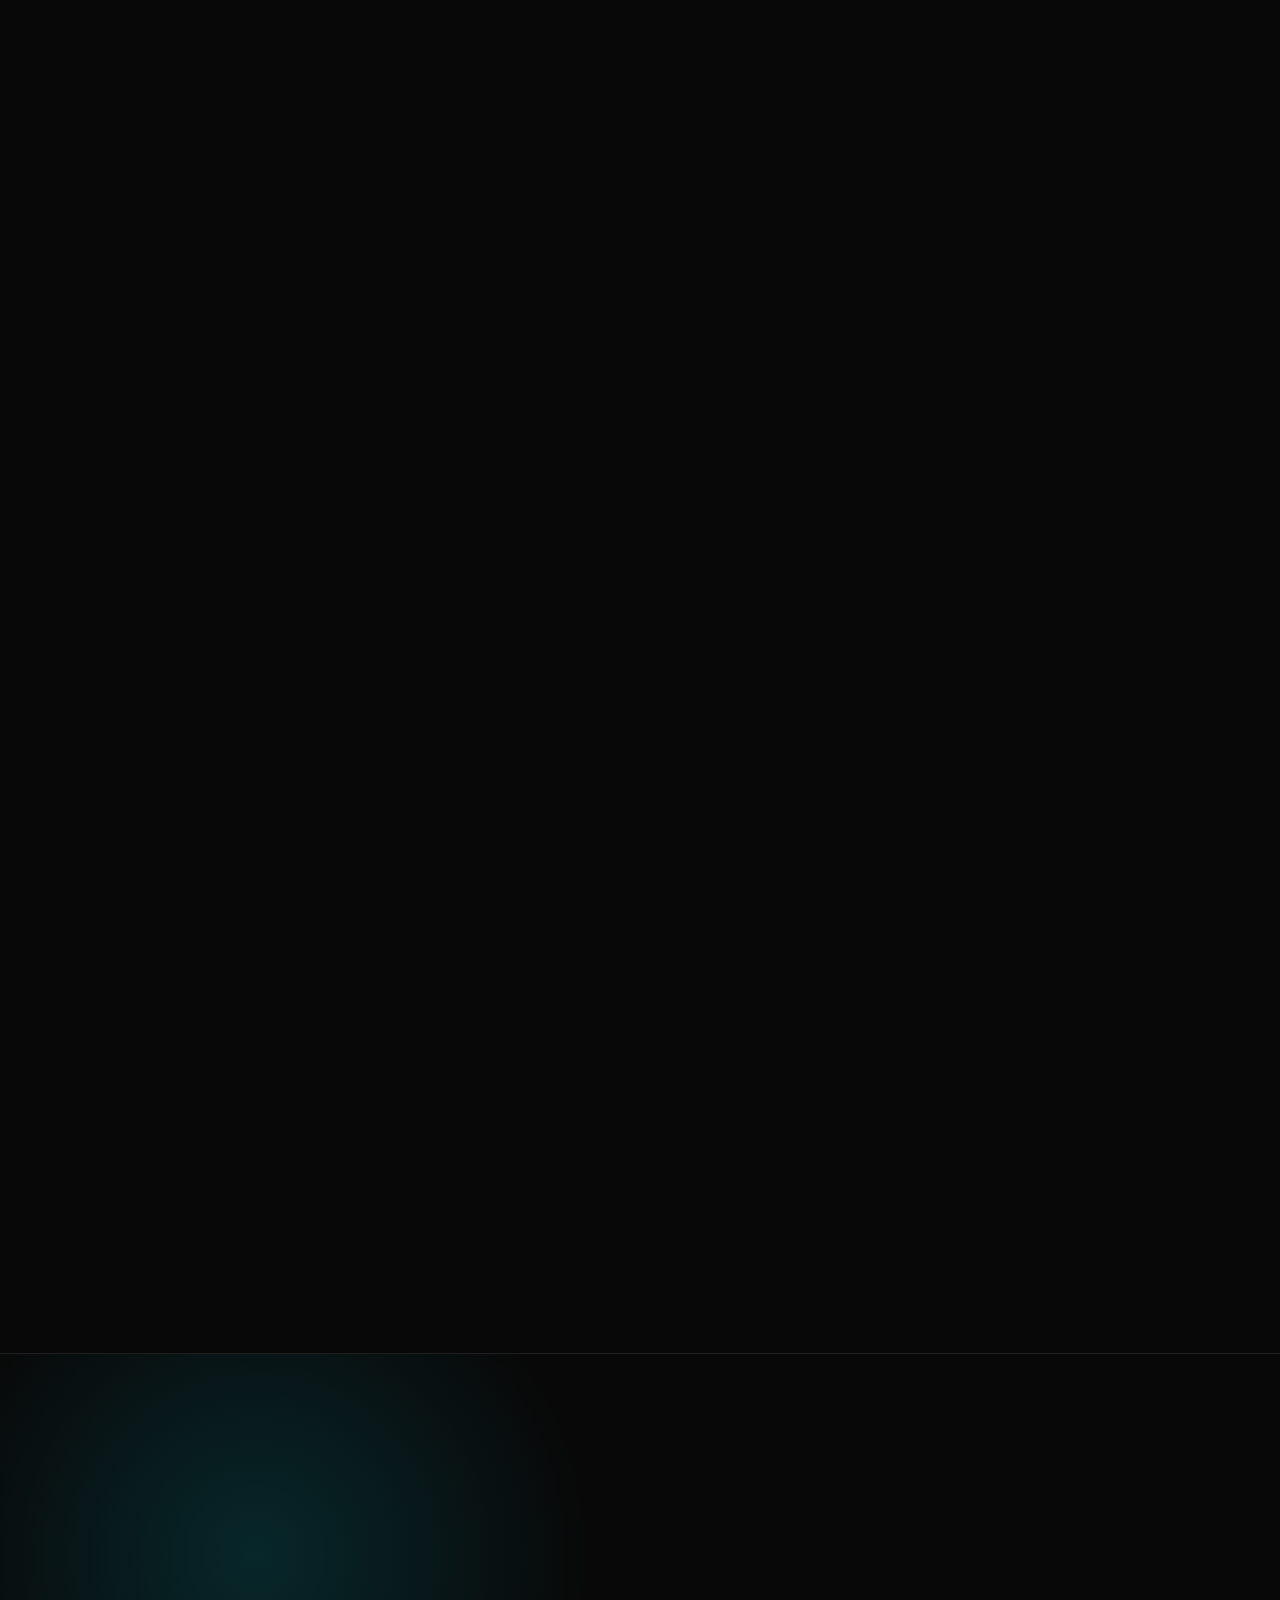
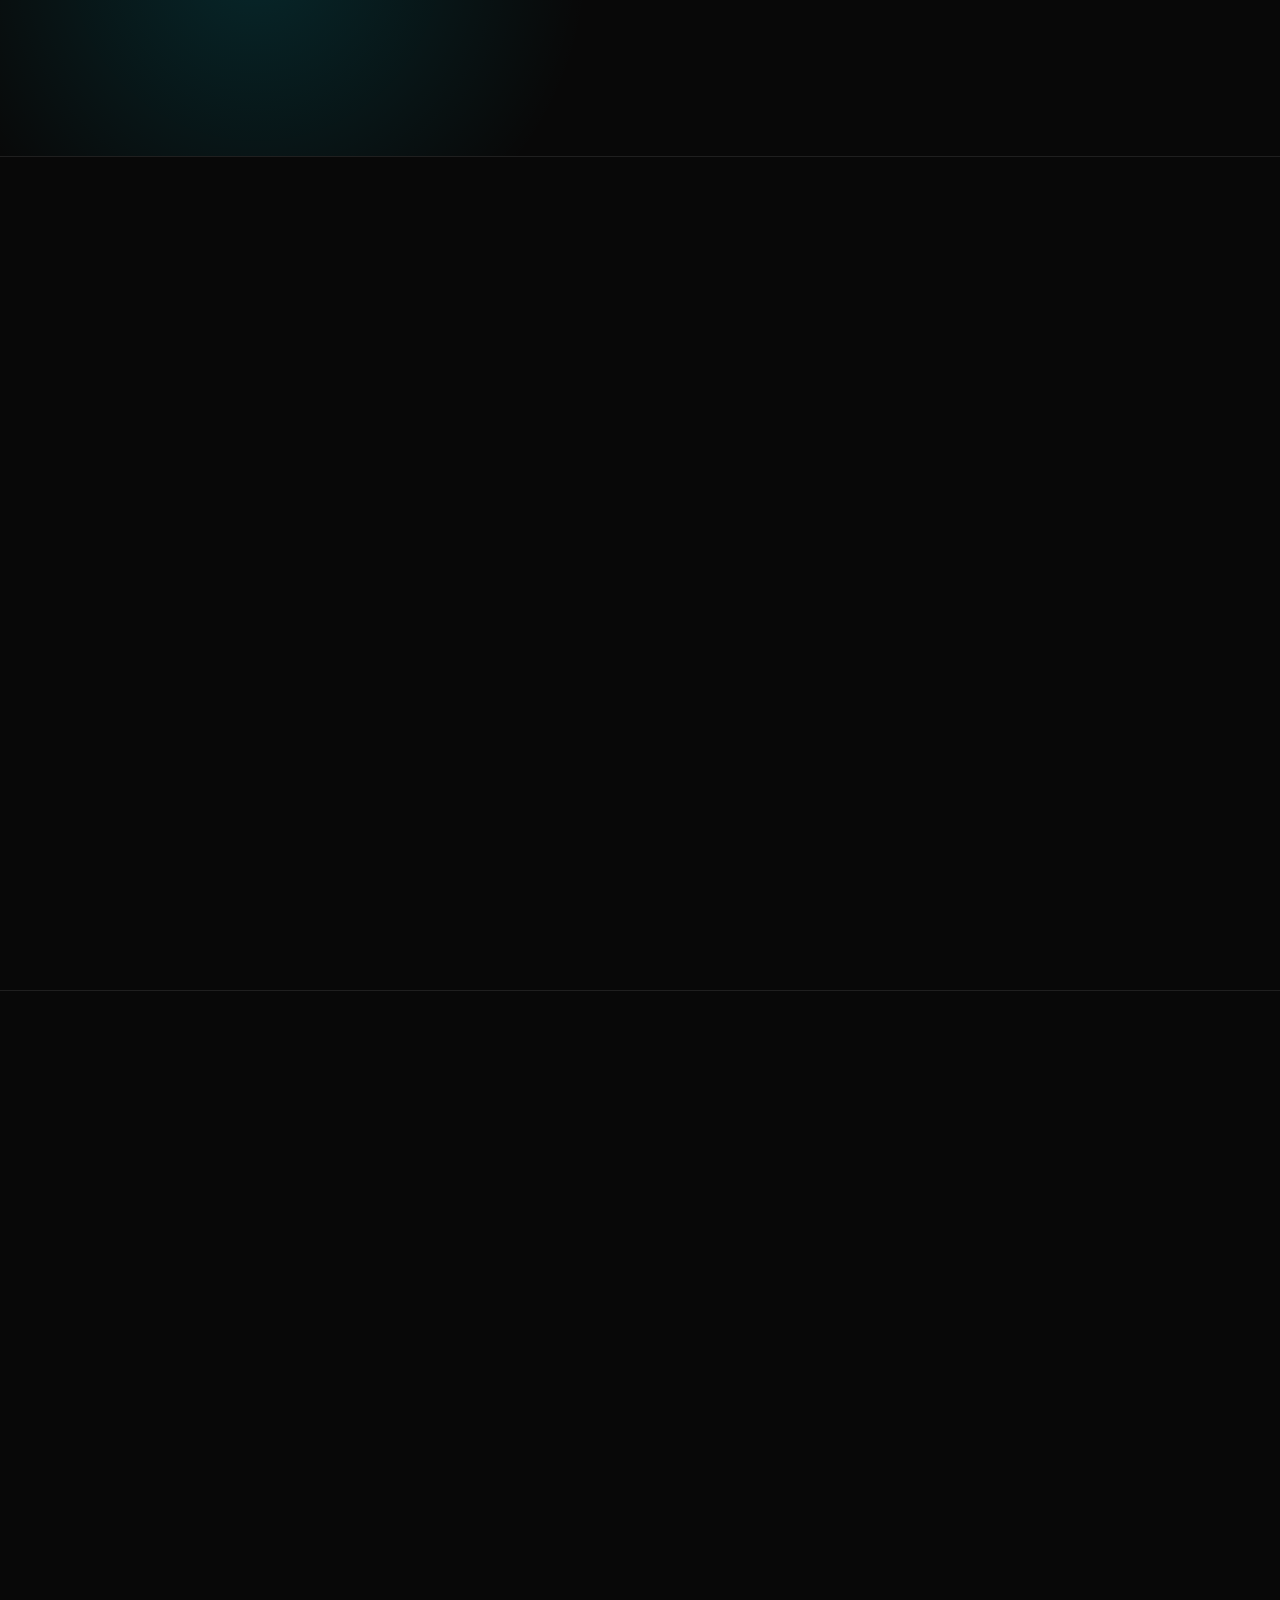
==== commit 594f1381: "Preload Calendly in the background when the form opens - Warm-init the Calendly widget (no prefill) " ====
--- a/index.html
+++ b/index.html
@@ -26,6 +26,7 @@
     <link rel="apple-touch-icon" href="./apple-touch-icon.png" />
     <meta name="theme-color" content="#080808" />
     <link rel="preconnect" href="https://assets.calendly.com" />
+    <link rel="preconnect" href="https://calendly.com" />
     <link rel="stylesheet" href="https://assets.calendly.com/assets/external/widget.css" />
     <link rel="preconnect" href="https://fonts.googleapis.com" />
     <link rel="preconnect" href="https://fonts.gstatic.com" crossorigin />
@@ -336,6 +337,6 @@
     </dialog>
 
     <script src="https://assets.calendly.com/assets/external/widget.js" async></script>
-    <script src="./script.js?v=6" defer></script>
+    <script src="./script.js?v=7" defer></script>
   </body>
 </html>
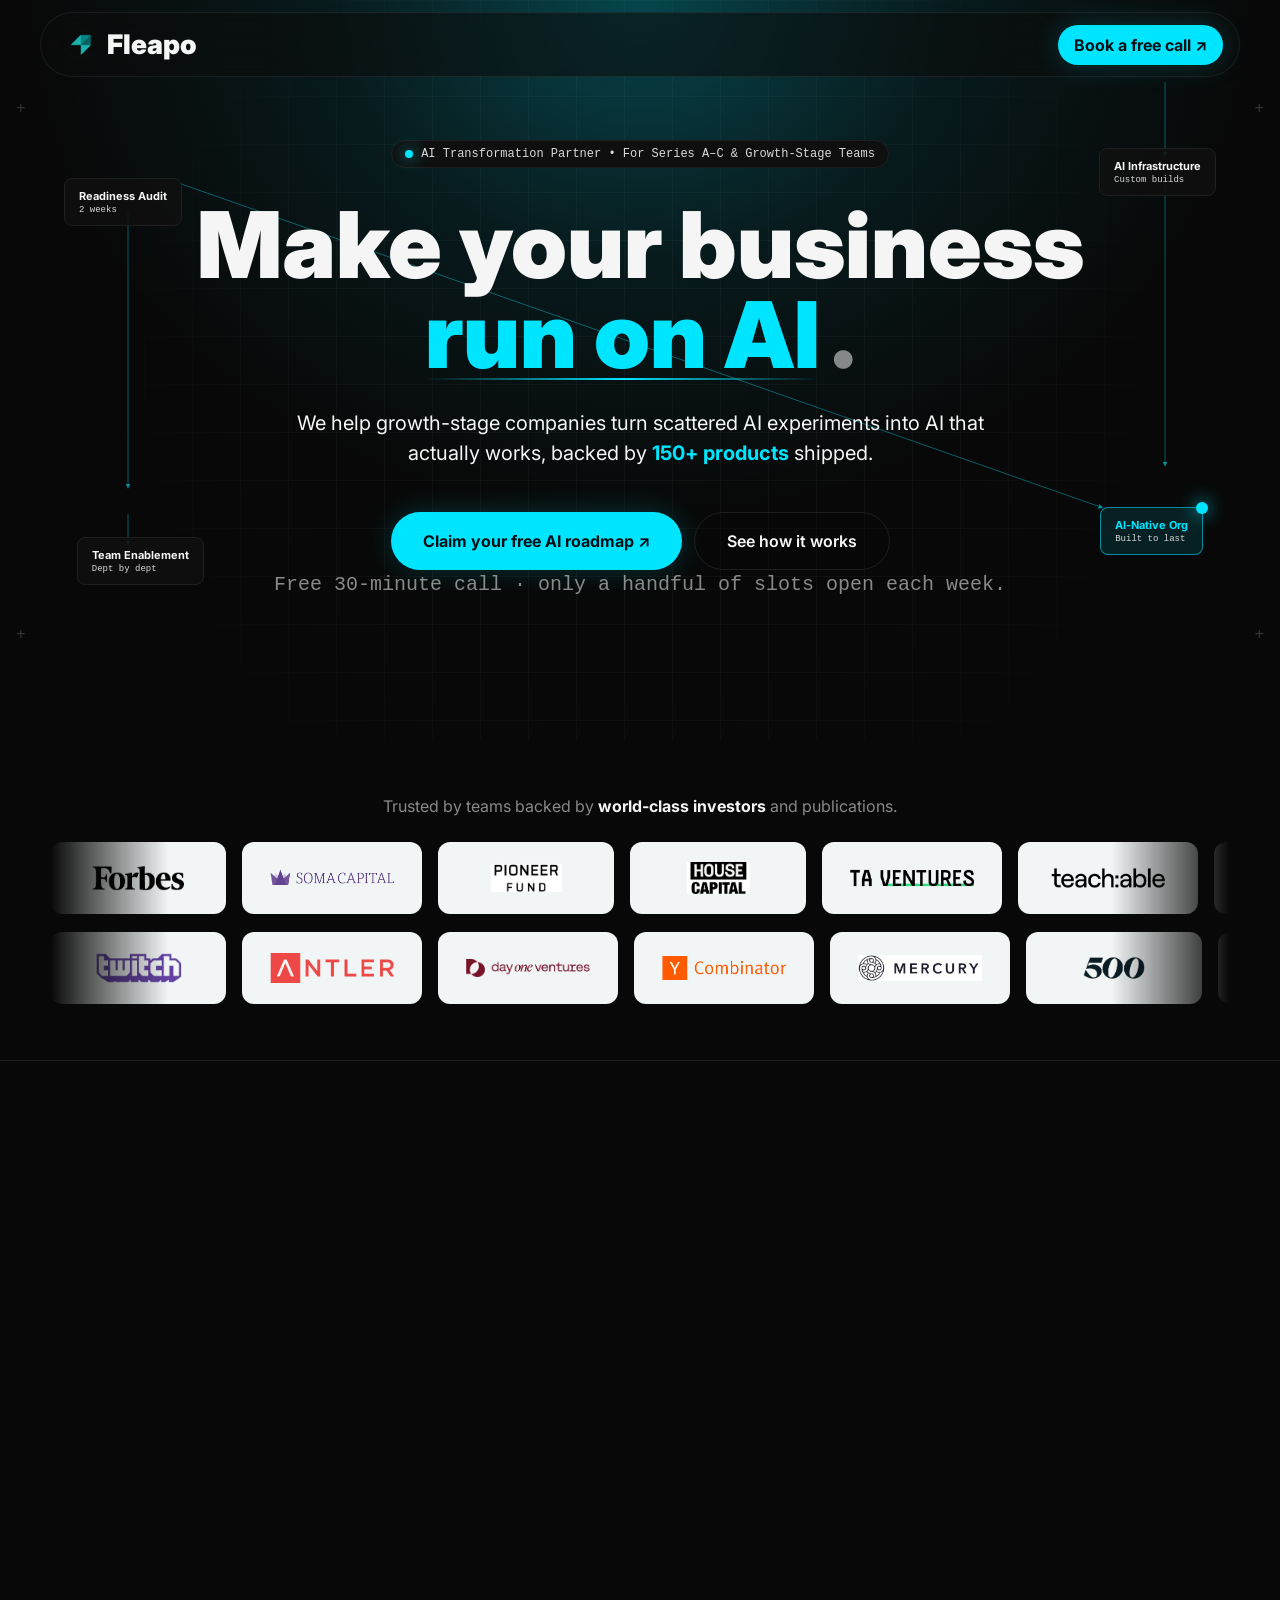
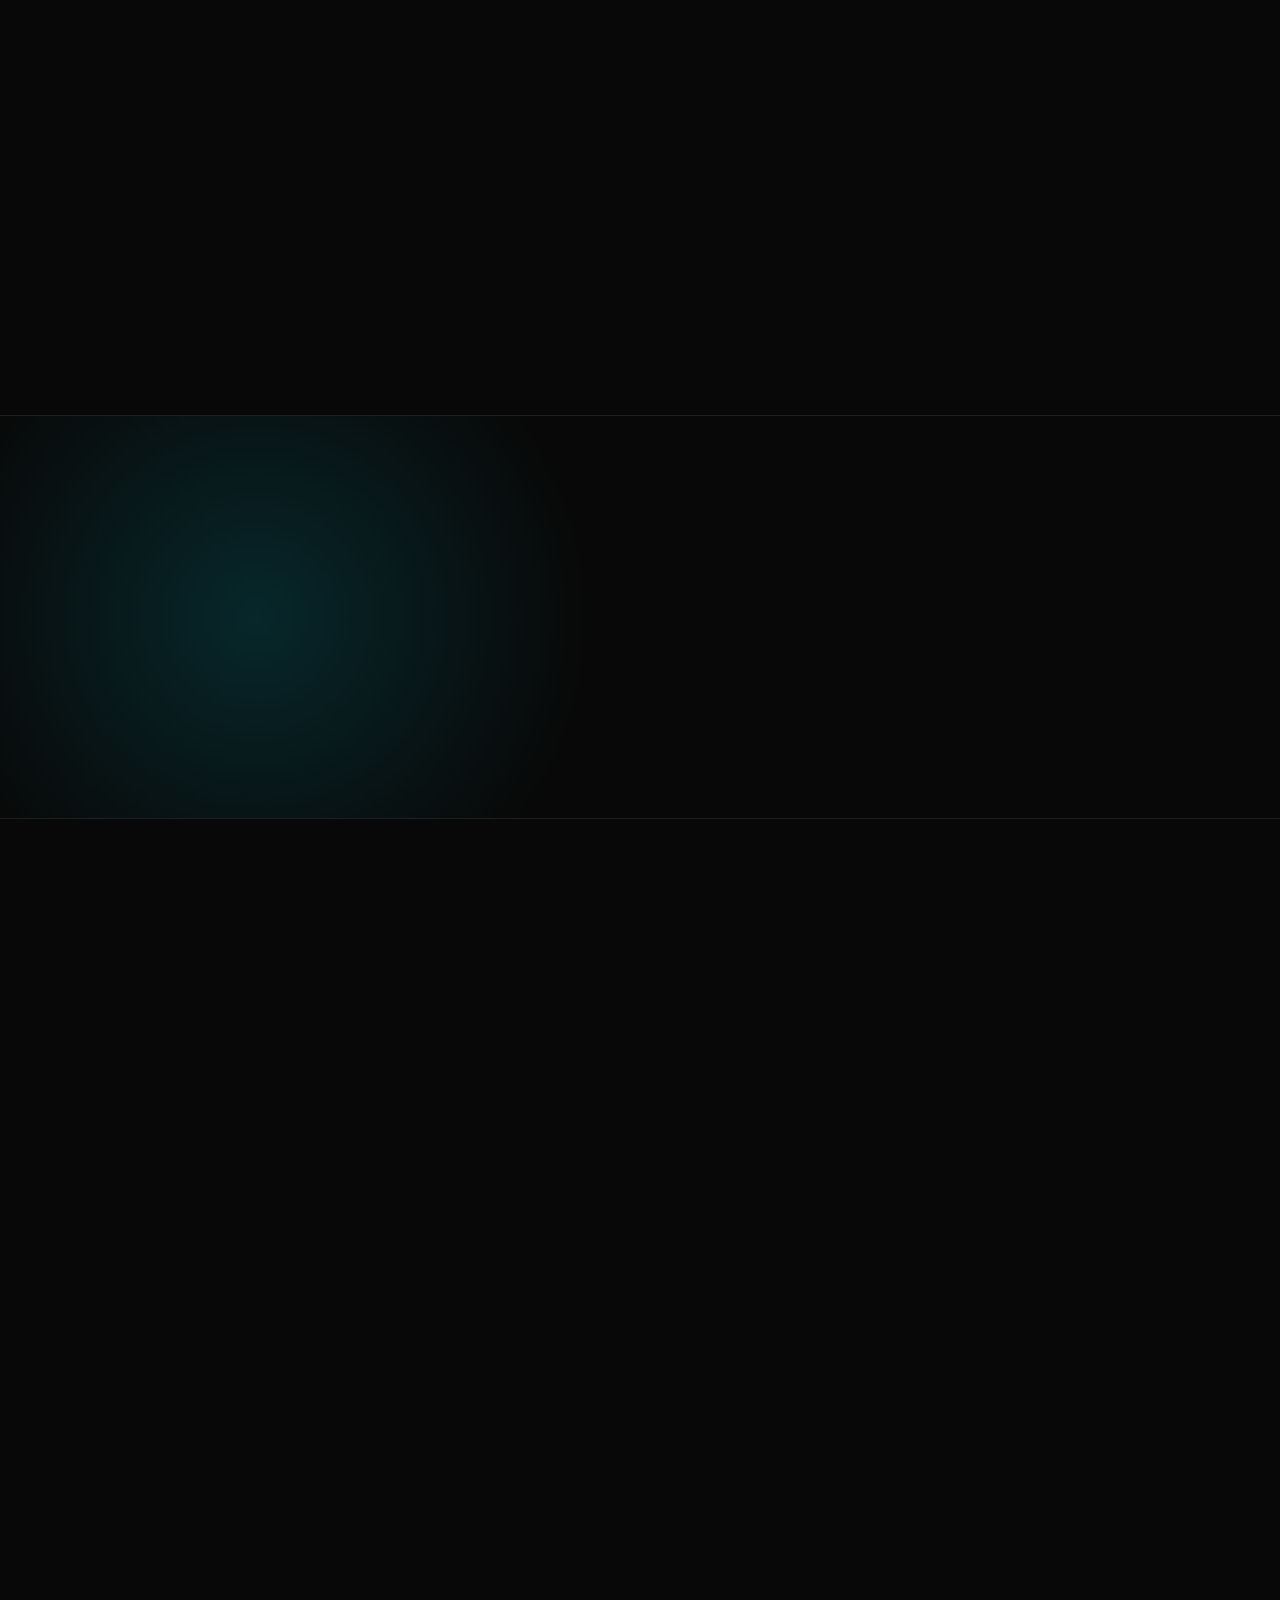
==== commit 81b6de11: "Restore card descriptions + expand readiness copy + colour the CTA Per client feedback: - Add a 1-2 " ====
--- a/index.html
+++ b/index.html
@@ -156,16 +156,19 @@
             <span>01</span>
             <h3>Measure</h3>
             <h4>The AI Readiness Index.</h4>
+            <p>A structured assessment of how AI is used across every team today, so your roadmap starts from evidence, not opinion.</p>
           </article>
           <article>
             <span>02</span>
             <h3>Enable</h3>
             <h4>Get your teams working with AI.</h4>
+            <p>Hands-on enablement built around how each team already works, so people use AI on their real, daily tasks from day one.</p>
           </article>
           <article>
             <span>03</span>
             <h3>Build</h3>
             <h4>Deploy AI infrastructure that lasts.</h4>
+            <p>Custom AI systems wired into how work actually happens, from internal tools to agents and workflow automation.</p>
           </article>
         </div>
       </section>
@@ -183,8 +186,8 @@
           <span class="proof-mark">◷</span>
           <p class="section-label">THE AI READINESS INDEX</p>
           <h2>We measure everything<br />before we recommend anything.</h2>
-          <p>Our AI Readiness Index scores every function and shows exactly where AI will create the most value first.</p>
-          <button class="ghost open-modal">Get your free readiness review ↗</button>
+          <p>Our AI Readiness Index scores every function and shows exactly where AI will create the most value first. You walk away with a clear, evidence-based picture of where you stand today and the highest-impact moves to make next.</p>
+          <button class="primary open-modal">Get your free readiness review ↗</button>
         </div>
         <aside class="report">
           <div class="report-head"><span>FLEAPO AI READINESS INDEX</span><b>SAMPLE</b><span>Illustrative</span></div>
